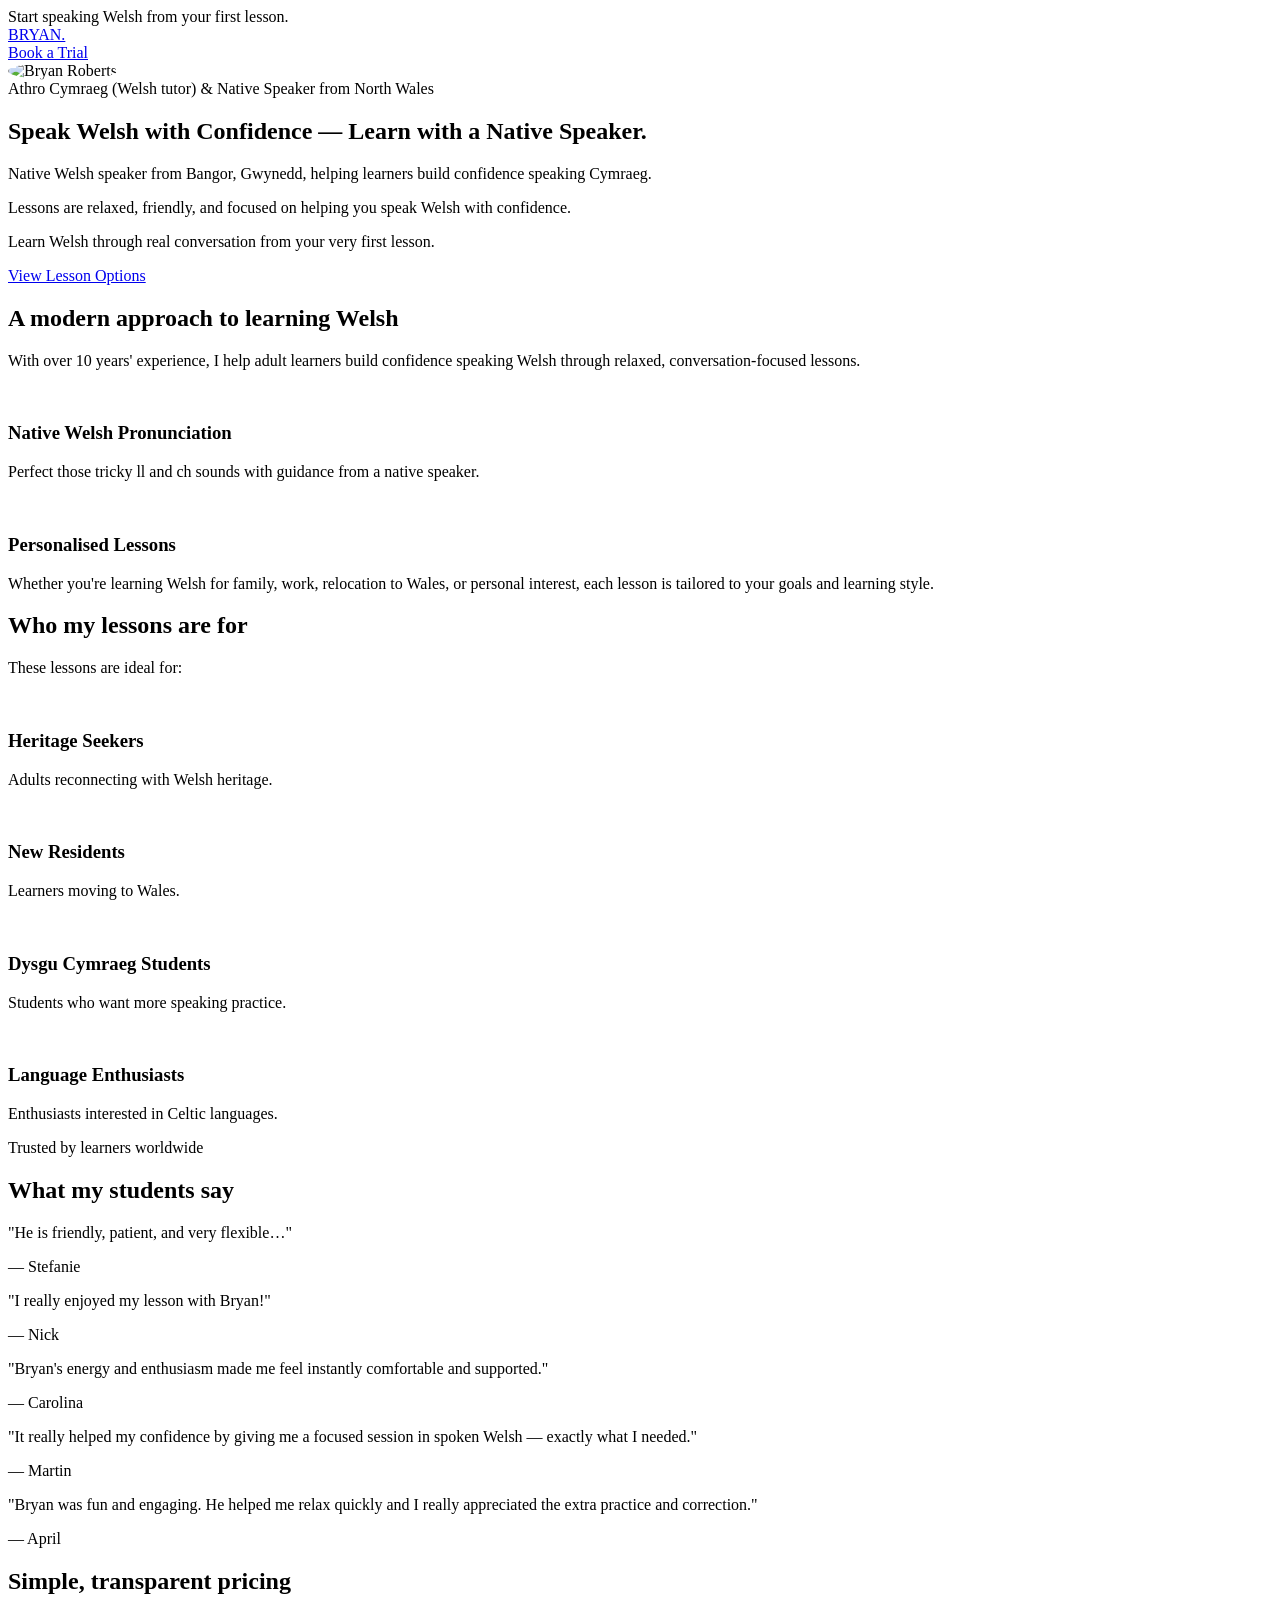
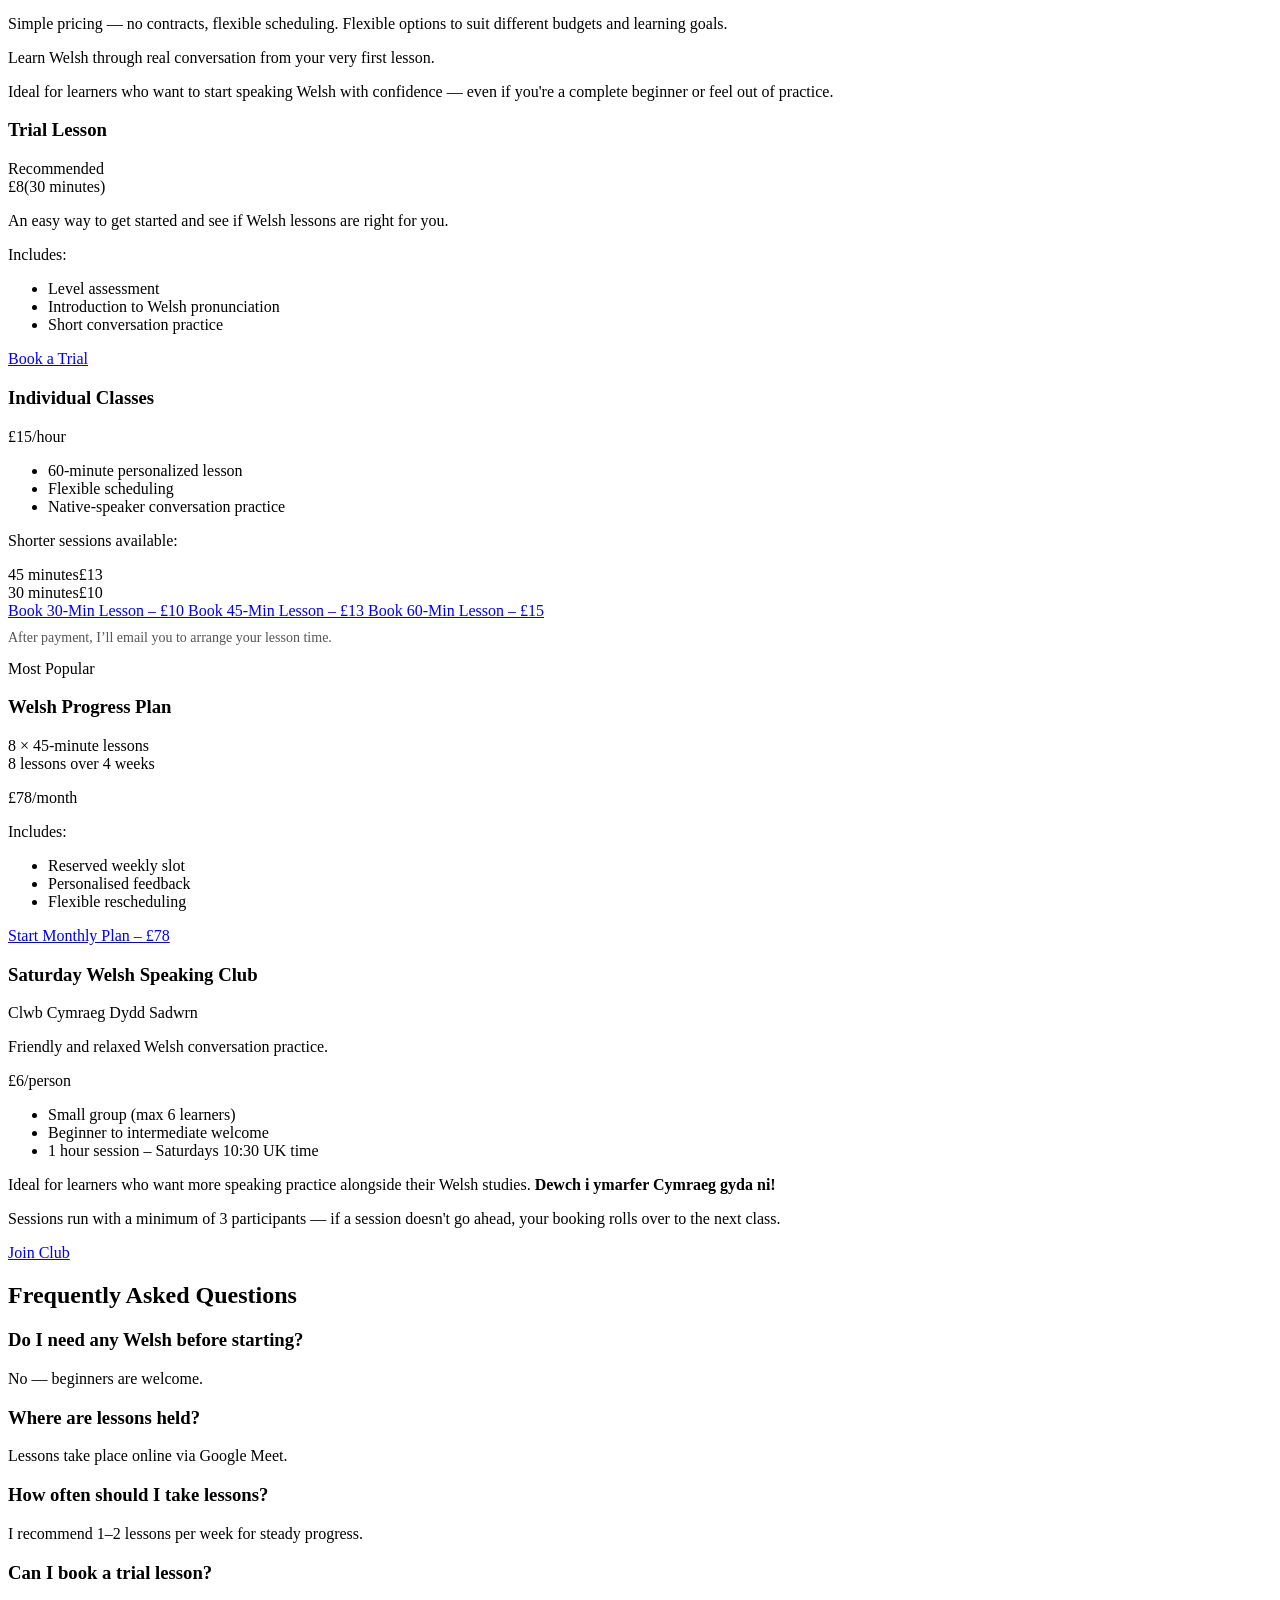
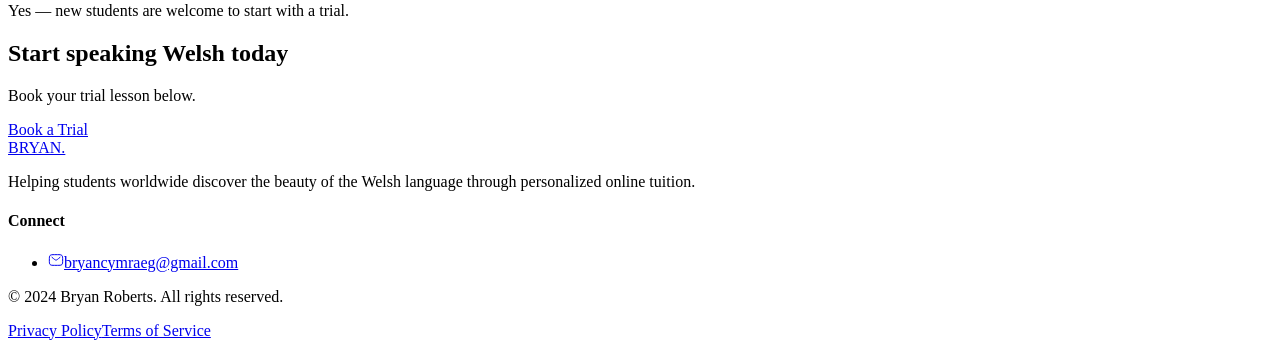
==== index.html @ a212ceed "Add files via upload" ====
<!DOCTYPE html>
<!-- saved from url=(0079)https://agent-69beed3c3286e08157-%2Dsilver-banoffee-d1352b.netlify.app/#pricing -->
<html lang="en"><head><meta http-equiv="Content-Type" content="text/html; charset=UTF-8"><meta name="viewport" content="width=device-width, initial-scale=1"><link rel="preload" as="image" href="./Bryan _ Learn Welsh Online_files/bryan-profile.jpg"><title>Bryan | Learn Welsh Online</title><meta name="description" content="Learn Welsh with Bryan Roberts, a native Welsh speaker from Bangor, Gwynedd. Relaxed, conversation-focused lessons for all levels."><link rel="modulepreload" href="https://agent-69beed3c3286e08157--silver-banoffee-d1352b.netlify.app/assets/main-C28pWLp_.js"><link rel="modulepreload" href="https://agent-69beed3c3286e08157--silver-banoffee-d1352b.netlify.app/assets/index-BjUt6YyC.js"><link rel="stylesheet" href="./Bryan _ Learn Welsh Online_files/main-Bp0i8Y7d.css" type="text/css"></head><body><!--$--><div class="bg-[#FAFAFA] text-neutral-900 font-sans antialiased min-h-screen flex flex-col"><div class="bg-neutral-900 text-white px-4 py-2 text-center text-base font-normal tracking-wide">Start speaking Welsh from your first lesson.</div><header class="sticky top-0 z-50 bg-[#FAFAFA]/80 backdrop-blur-md border-b border-neutral-200/50"><div class="max-w-6xl mx-auto px-4 sm:px-6 lg:px-8 h-16 flex items-center justify-between"><div class="flex items-center gap-8"><a href="https://agent-69beed3c3286e08157--silver-banoffee-d1352b.netlify.app/#" class="text-lg font-medium tracking-tight uppercase">BRYAN.</a></div><div class="flex items-center gap-4"><a class="inline-flex items-center justify-center px-4 py-2 rounded-lg bg-neutral-900 text-white text-lg font-normal hover:bg-neutral-800 transition-colors shadow-sm" href="https://calendly.com/bryancymraeg/30min" target="_blank" rel="noopener">Book a Trial</a></div></div></header><main class="flex-grow"><section class="relative pt-24 pb-32 overflow-hidden"><div class="max-w-6xl mx-auto px-4 sm:px-6 lg:px-8 text-center flex flex-col items-center"><img src="./Bryan _ Learn Welsh Online_files/bryan-profile.jpg" alt="Bryan Roberts" class="object-cover aspect-square shadow-sm mb-8 ring-1 ring-neutral-900/5" style="width:200px;border-radius:50%"><div class="inline-flex items-center gap-2 px-3 py-1.5 rounded-full border border-neutral-200 bg-white shadow-sm mb-8"><span class="flex h-2 w-2 rounded-full bg-emerald-500"></span><span class="text-base font-normal text-neutral-600">Athro Cymraeg (Welsh tutor) &amp; Native Speaker from North Wales</span></div><h1 class="text-5xl lg:text-6xl font-medium tracking-tight text-neutral-900 mb-6 max-w-5xl mx-auto text-balance leading-tight">Speak Welsh with Confidence —<!-- --> <span class="text-neutral-400">Learn with a Native Speaker.</span></h1><p class="text-2xl md:text-3xl text-neutral-600 mb-4 max-w-2xl mx-auto text-balance leading-relaxed">Native Welsh speaker from Bangor, Gwynedd, helping learners build confidence speaking Cymraeg.</p><p class="text-xl md:text-2xl text-neutral-500 mb-4 max-w-2xl mx-auto text-balance leading-relaxed">Lessons are relaxed, friendly, and focused on helping you speak Welsh with confidence.</p><p class="text-xl md:text-2xl text-neutral-500 mb-10 max-w-2xl mx-auto text-balance leading-relaxed">Learn Welsh through real conversation from your very first lesson.</p><div class="flex flex-col sm:flex-row items-center justify-center gap-4 w-full"><a class="inline-flex items-center justify-center px-4 py-2 rounded-lg bg-neutral-900 text-white text-lg font-normal hover:bg-neutral-800 transition-colors shadow-sm" href="https://agent-69beed3c3286e08157--silver-banoffee-d1352b.netlify.app/#pricing">
View Lesson Options
</a></div></div><div class="absolute top-1/2 left-1/2 -translate-x-1/2 -translate-y-1/2 w-[800px] h-[800px] bg-gradient-to-tr from-emerald-50/40 to-neutral-100/40 rounded-full blur-3xl -z-10 pointer-events-none"></div></section><section id="approach" class="py-24 bg-white border-y border-neutral-100"><div class="max-w-4xl mx-auto px-4 sm:px-6 lg:px-8"><div class="flex flex-col items-center text-center"><h2 class="text-3xl md:text-4xl font-medium tracking-tight mb-6">A modern approach to learning Welsh</h2><p class="text-xl text-neutral-500 mb-12 leading-relaxed max-w-2xl mx-auto">With over 10 years' experience, I help adult learners build confidence speaking Welsh through relaxed, conversation-focused lessons.</p><div class="grid grid-cols-1 md:grid-cols-2 gap-8 text-left w-full"><div class="flex items-start gap-4"><div class="flex-shrink-0 w-10 h-10 rounded-lg bg-neutral-50 border border-neutral-100 flex items-center justify-center mt-1"><iconify-icon icon="solar:microphone-linear" style="stroke-width:1.5" class="w-5 h-5 text-neutral-700 flex items-center justify-center"><template shadowrootmode="open"><style data-style="data-style">:host{display:inline-block;vertical-align:0}span,svg{display:block}</style></template></iconify-icon></div><div><h3 class="text-xl font-normal tracking-tight mb-1">Native Welsh Pronunciation</h3><p class="text-lg text-neutral-500 leading-relaxed">Perfect those tricky ll and ch sounds with guidance from a native speaker.</p></div></div><div class="flex items-start gap-4"><div class="flex-shrink-0 w-10 h-10 rounded-lg bg-neutral-50 border border-neutral-100 flex items-center justify-center mt-1"><iconify-icon icon="solar:book-linear" style="stroke-width:1.5" class="w-5 h-5 text-neutral-700 flex items-center justify-center"><template shadowrootmode="open"><style data-style="data-style">:host{display:inline-block;vertical-align:0}span,svg{display:block}</style></template></iconify-icon></div><div><h3 class="text-xl font-normal tracking-tight mb-1">Personalised Lessons</h3><p class="text-lg text-neutral-500 leading-relaxed">Whether you're learning Welsh for family, work, relocation to Wales, or personal interest, each lesson is tailored to your goals and learning style.</p></div></div></div></div></div></section><section id="audience" class="py-24"><div class="max-w-6xl mx-auto px-4 sm:px-6 lg:px-8"><div class="text-center mb-16"><h2 class="text-3xl font-medium tracking-tight mb-4">Who my lessons are for</h2><p class="text-xl text-neutral-500 max-w-2xl mx-auto">These lessons are ideal for:</p></div><div class="grid grid-cols-1 sm:grid-cols-2 gap-6"><div class="p-6 rounded-2xl bg-white border border-neutral-200 shadow-sm flex items-start gap-4 hover:shadow-md transition-shadow"><div class="w-10 h-10 rounded-xl bg-neutral-50 border border-neutral-100 flex items-center justify-center flex-shrink-0"><iconify-icon icon="solar:users-group-rounded-linear" style="stroke-width:1.5" class="w-5 h-5 text-neutral-700 flex items-center justify-center"><template shadowrootmode="open"><style data-style="data-style">:host{display:inline-block;vertical-align:0}span,svg{display:block}</style></template></iconify-icon></div><div><h3 class="text-xl font-normal tracking-tight mb-1">Heritage Seekers</h3><p class="text-lg text-neutral-500 leading-relaxed">Adults reconnecting with Welsh heritage.</p></div></div><div class="p-6 rounded-2xl bg-white border border-neutral-200 shadow-sm flex items-start gap-4 hover:shadow-md transition-shadow"><div class="w-10 h-10 rounded-xl bg-neutral-50 border border-neutral-100 flex items-center justify-center flex-shrink-0"><iconify-icon icon="solar:map-point-linear" style="stroke-width:1.5" class="w-5 h-5 text-neutral-700 flex items-center justify-center"><template shadowrootmode="open"><style data-style="data-style">:host{display:inline-block;vertical-align:0}span,svg{display:block}</style></template></iconify-icon></div><div><h3 class="text-xl font-normal tracking-tight mb-1">New Residents</h3><p class="text-lg text-neutral-500 leading-relaxed">Learners moving to Wales.</p></div></div><div class="p-6 rounded-2xl bg-white border border-neutral-200 shadow-sm flex items-start gap-4 hover:shadow-md transition-shadow"><div class="w-10 h-10 rounded-xl bg-neutral-50 border border-neutral-100 flex items-center justify-center flex-shrink-0"><iconify-icon icon="solar:chat-round-line-linear" style="stroke-width:1.5" class="w-5 h-5 text-neutral-700 flex items-center justify-center"><template shadowrootmode="open"><style data-style="data-style">:host{display:inline-block;vertical-align:0}span,svg{display:block}</style></template></iconify-icon></div><div><h3 class="text-xl font-normal tracking-tight mb-1">Dysgu Cymraeg Students</h3><p class="text-lg text-neutral-500 leading-relaxed">Students who want more speaking practice.</p></div></div><div class="p-6 rounded-2xl bg-white border border-neutral-200 shadow-sm flex items-start gap-4 hover:shadow-md transition-shadow"><div class="w-10 h-10 rounded-xl bg-neutral-50 border border-neutral-100 flex items-center justify-center flex-shrink-0"><iconify-icon icon="solar:bookmark-linear" style="stroke-width:1.5" class="w-5 h-5 text-neutral-700 flex items-center justify-center"><template shadowrootmode="open"><style data-style="data-style">:host{display:inline-block;vertical-align:0}span,svg{display:block}</style></template></iconify-icon></div><div><h3 class="text-xl font-normal tracking-tight mb-1">Language Enthusiasts</h3><p class="text-lg text-neutral-500 leading-relaxed">Enthusiasts interested in Celtic languages.</p></div></div></div></div></section><section id="testimonials" class="py-24 bg-[#FAFAFA] border-t border-neutral-200"><div class="max-w-6xl mx-auto px-4 sm:px-6 lg:px-8"><div class="text-center mb-16"><p class="text-base font-medium text-neutral-500 uppercase tracking-wider mb-2">Trusted by learners worldwide</p><h2 class="text-3xl font-medium tracking-tight mb-4">What my students say</h2></div><div class="grid grid-cols-1 md:grid-cols-2 lg:grid-cols-3 gap-6"><div class="p-8 rounded-3xl bg-white border border-neutral-200 shadow-sm flex flex-col justify-between hover:shadow-md transition-shadow"><p class="text-lg text-neutral-600 leading-relaxed mb-8">"He is friendly, patient, and very flexible…"</p><div class="flex items-center gap-3"><span class="text-base font-medium text-neutral-900">— Stefanie</span></div></div><div class="p-8 rounded-3xl bg-white border border-neutral-200 shadow-sm flex flex-col justify-between hover:shadow-md transition-shadow"><p class="text-lg text-neutral-600 leading-relaxed mb-8">"I really enjoyed my lesson with Bryan!"</p><div class="flex items-center gap-3"><span class="text-base font-medium text-neutral-900">— Nick</span></div></div><div class="p-8 rounded-3xl bg-white border border-neutral-200 shadow-sm flex flex-col justify-between hover:shadow-md transition-shadow"><p class="text-lg text-neutral-600 leading-relaxed mb-8">"Bryan's energy and enthusiasm made me feel instantly comfortable and supported."</p><div class="flex items-center gap-3"><span class="text-base font-medium text-neutral-900">— Carolina</span></div></div><div class="p-8 rounded-3xl bg-white border border-neutral-200 shadow-sm flex flex-col justify-between hover:shadow-md transition-shadow"><p class="text-lg text-neutral-600 leading-relaxed mb-8">"It really helped my confidence by giving me a focused session in spoken Welsh — exactly what I needed."</p><div class="flex items-center gap-3"><span class="text-base font-medium text-neutral-900">— Martin</span></div></div><div class="p-8 rounded-3xl bg-white border border-neutral-200 shadow-sm flex flex-col justify-between hover:shadow-md transition-shadow"><p class="text-lg text-neutral-600 leading-relaxed mb-8">"Bryan was fun and engaging. He helped me relax quickly and I really appreciated the extra practice and correction."</p><div class="flex items-center gap-3"><span class="text-base font-medium text-neutral-900">— April</span></div></div></div></div></section><section id="pricing" class="py-24 bg-white border-t border-neutral-100"><div class="max-w-6xl mx-auto px-4 sm:px-6 lg:px-8"><div class="text-center mb-16 max-w-3xl mx-auto"><h2 class="text-3xl font-medium tracking-tight mb-6">Simple, transparent pricing</h2><p class="text-xl text-neutral-500 mb-4 leading-relaxed">Simple pricing — no contracts, flexible scheduling. Flexible options to suit different budgets and learning goals.</p><p class="text-xl text-neutral-500 mb-4 leading-relaxed">Learn Welsh through real conversation from your very first lesson.</p><p class="text-xl text-neutral-500 leading-relaxed">Ideal for learners who want to start speaking Welsh with confidence — even if you're a complete beginner or feel out of practice.</p></div><div class="mb-8 p-6 sm:p-8 rounded-3xl bg-[#FAFAFA] border border-neutral-200 flex flex-col md:flex-row items-center justify-between gap-6 shadow-sm hover:shadow-md transition-shadow"><div class="w-full"><div class="inline-flex items-center gap-3 mb-2"><h3 class="text-xl font-medium tracking-tight text-neutral-900">Trial Lesson</h3><span class="px-2.5 py-1 rounded-full bg-neutral-100 text-neutral-700 text-base font-normal tracking-wide">Recommended</span></div><div class="flex items-baseline text-4xl font-medium tracking-tight text-neutral-900 mb-2">£8<span class="text-lg font-normal text-neutral-500 tracking-normal ml-2">(30 minutes)</span></div><p class="text-lg text-neutral-600 mb-6">An easy way to get started and see if Welsh lessons are right for you.</p><p class="text-base font-normal text-neutral-400 uppercase tracking-wider mb-4">Includes:</p><ul class="grid grid-cols-1 sm:grid-cols-3 gap-4 text-lg text-neutral-700"><li class="flex items-center gap-2.5"><iconify-icon icon="solar:check-circle-linear" style="stroke-width:1.5" class="w-5 h-5 text-neutral-900 flex-shrink-0 flex items-center justify-center"><template shadowrootmode="open"><style data-style="data-style">:host{display:inline-block;vertical-align:0}span,svg{display:block}</style></template></iconify-icon>Level assessment</li><li class="flex items-center gap-2.5"><iconify-icon icon="solar:check-circle-linear" style="stroke-width:1.5" class="w-5 h-5 text-neutral-900 flex-shrink-0 flex items-center justify-center"><template shadowrootmode="open"><style data-style="data-style">:host{display:inline-block;vertical-align:0}span,svg{display:block}</style></template></iconify-icon>Introduction to Welsh pronunciation</li><li class="flex items-center gap-2.5"><iconify-icon icon="solar:check-circle-linear" style="stroke-width:1.5" class="w-5 h-5 text-neutral-900 flex-shrink-0 flex items-center justify-center"><template shadowrootmode="open"><style data-style="data-style">:host{display:inline-block;vertical-align:0}span,svg{display:block}</style></template></iconify-icon>Short conversation practice</li></ul></div><a class="inline-flex items-center justify-center px-4 py-2 rounded-lg bg-neutral-900 text-white text-lg font-normal hover:bg-neutral-800 transition-colors shadow-sm" href="https://calendly.com/bryancymraeg/30min" target="_blank" rel="noopener">
Book a Trial
</a></div><div class="grid grid-cols-1 lg:grid-cols-3 gap-6 items-stretch"><div class="rounded-3xl p-8 bg-[#FAFAFA] border border-neutral-200 flex flex-col h-full"><h3 class="text-xl font-normal tracking-tight mb-6">Individual Classes</h3><div class="mb-6 flex items-baseline text-5xl font-medium tracking-tight">£15<span class="text-lg font-normal text-neutral-500 tracking-normal ml-1">/hour</span></div><ul class="space-y-4 mb-6 flex-grow"><li class="flex items-start gap-3 text-lg text-neutral-700"><iconify-icon icon="solar:check-circle-linear" style="stroke-width:1.5" class="w-5 h-5 text-neutral-900 flex-shrink-0 mt-0.5 flex items-center justify-center"><template shadowrootmode="open"><style data-style="data-style">:host{display:inline-block;vertical-align:0}span,svg{display:block}</style></template></iconify-icon>60-minute personalized lesson</li><li class="flex items-start gap-3 text-lg text-neutral-700"><iconify-icon icon="solar:check-circle-linear" style="stroke-width:1.5" class="w-5 h-5 text-neutral-900 flex-shrink-0 mt-0.5 flex items-center justify-center"><template shadowrootmode="open"><style data-style="data-style">:host{display:inline-block;vertical-align:0}span,svg{display:block}</style></template></iconify-icon>Flexible scheduling</li><li class="flex items-start gap-3 text-lg text-neutral-700"><iconify-icon icon="solar:check-circle-linear" style="stroke-width:1.5" class="w-5 h-5 text-neutral-900 flex-shrink-0 mt-0.5 flex items-center justify-center"><template shadowrootmode="open"><style data-style="data-style">:host{display:inline-block;vertical-align:0}span,svg{display:block}</style></template></iconify-icon>Native-speaker conversation practice</li></ul><div class="mb-8 p-4 rounded-xl bg-neutral-100/60 border border-neutral-200/60"><p class="text-base font-normal text-neutral-900 mb-2.5">Shorter sessions available:</p><div class="space-y-2 text-lg text-neutral-600"><div class="flex justify-between items-center"><span>45 minutes</span><span class="font-normal text-neutral-900">£13</span></div><div class="flex justify-between items-center"><span>30 minutes</span><span class="font-normal text-neutral-900">£10</span></div></div></div><a class="inline-flex items-center justify-center px-4 py-2 rounded-lg bg-neutral-900 text-white text-lg font-normal hover:bg-neutral-800 transition-colors shadow-sm" href="https://www.paypal.com/ncp/payment/C4NX9Q3DBQ5GC" target="_blank" rel="noopener">
Book 30-Min Lesson – £10
</a>

<a class="inline-flex items-center justify-center px-4 py-2 rounded-lg bg-neutral-900 text-white text-lg font-normal hover:bg-neutral-800 transition-colors shadow-sm" href="https://www.paypal.com/ncp/payment/66ACTBE3W3DX2" target="_blank" rel="noopener">
Book 45-Min Lesson – £13
</a>

<a class="inline-flex items-center justify-center px-4 py-2 rounded-lg bg-neutral-900 text-white text-lg font-normal hover:bg-neutral-800 transition-colors shadow-sm" href="https://www.paypal.com/ncp/payment/QQ8WTER56X46S" target="_blank" rel="noopener">
Book 60-Min Lesson – £15
</a>

<p style="margin-top:10px; font-size:14px; color:#555;">
After payment, I’ll email you to arrange your lesson time.
</p></div><div class="rounded-3xl p-8 bg-neutral-900 text-white shadow-xl relative overflow-hidden flex flex-col h-full"><div class="absolute -top-12 -right-12 w-40 h-40 bg-white/10 blur-3xl rounded-full pointer-events-none"></div><div class="inline-flex items-center rounded-md bg-white/10 px-2 py-1 text-base font-normal text-white ring-1 ring-inset ring-white/20 mb-4 self-start">Most Popular</div><h3 class="text-xl font-normal tracking-tight mb-2">Welsh Progress Plan</h3><p class="text-lg text-neutral-400 mb-6">8 × 45-minute lessons<br><span class="text-base block mt-1 opacity-80">8 lessons over 4 weeks</span></p><div class="mb-6 flex items-baseline text-5xl font-medium tracking-tight">£78<span class="text-lg font-normal text-neutral-400 tracking-normal ml-1">/month</span></div><p class="text-base font-normal text-neutral-300 uppercase tracking-wider mb-4">Includes:</p><ul class="space-y-4 mb-8 flex-grow"><li class="flex items-start gap-3 text-lg text-neutral-200"><iconify-icon icon="solar:check-circle-linear" style="stroke-width:1.5" class="w-5 h-5 text-white flex-shrink-0 mt-0.5 flex items-center justify-center"><template shadowrootmode="open"><style data-style="data-style">:host{display:inline-block;vertical-align:0}span,svg{display:block}</style></template></iconify-icon>Reserved weekly slot</li><li class="flex items-start gap-3 text-lg text-neutral-200"><iconify-icon icon="solar:check-circle-linear" style="stroke-width:1.5" class="w-5 h-5 text-white flex-shrink-0 mt-0.5 flex items-center justify-center"><template shadowrootmode="open"><style data-style="data-style">:host{display:inline-block;vertical-align:0}span,svg{display:block}</style></template></iconify-icon>Personalised feedback</li><li class="flex items-start gap-3 text-lg text-neutral-200"><iconify-icon icon="solar:check-circle-linear" style="stroke-width:1.5" class="w-5 h-5 text-white flex-shrink-0 mt-0.5 flex items-center justify-center"><template shadowrootmode="open"><style data-style="data-style">:host{display:inline-block;vertical-align:0}span,svg{display:block}</style></template></iconify-icon>Flexible rescheduling</li></ul><a class="inline-flex items-center justify-center px-4 py-2 rounded-lg bg-neutral-900 text-white text-lg font-normal hover:bg-neutral-800 transition-colors shadow-sm" href="https://www.paypal.com/ncp/payment/S26LZT8RHGV5L" target="_blank" rel="noopener">
Start Monthly Plan – £78
</a></div><div class="rounded-3xl p-8 bg-[#FAFAFA] border border-neutral-200 flex flex-col h-full"><h3 class="text-xl font-normal tracking-tight mb-1">Saturday Welsh Speaking Club</h3><p class="text-lg text-neutral-400 mb-4 italic">Clwb Cymraeg Dydd Sadwrn</p><p class="text-lg text-neutral-500 mb-6">Friendly and relaxed Welsh conversation practice.</p><div class="mb-6 flex items-baseline text-5xl font-medium tracking-tight">£6<span class="text-lg font-normal text-neutral-500 tracking-normal ml-1">/person</span></div><ul class="space-y-4 mb-8 flex-grow"><li class="flex items-start gap-3 text-lg text-neutral-700"><iconify-icon icon="solar:check-circle-linear" style="stroke-width:1.5" class="w-5 h-5 text-neutral-900 flex-shrink-0 mt-0.5 flex items-center justify-center"><template shadowrootmode="open"><style data-style="data-style">:host{display:inline-block;vertical-align:0}span,svg{display:block}</style></template></iconify-icon>Small group (max 6 learners)</li><li class="flex items-start gap-3 text-lg text-neutral-700"><iconify-icon icon="solar:check-circle-linear" style="stroke-width:1.5" class="w-5 h-5 text-neutral-900 flex-shrink-0 mt-0.5 flex items-center justify-center"><template shadowrootmode="open"><style data-style="data-style">:host{display:inline-block;vertical-align:0}span,svg{display:block}</style></template></iconify-icon>Beginner to intermediate welcome</li><li class="flex items-start gap-3 text-lg text-neutral-700"><iconify-icon icon="solar:check-circle-linear" style="stroke-width:1.5" class="w-5 h-5 text-neutral-900 flex-shrink-0 mt-0.5 flex items-center justify-center"><template shadowrootmode="open"><style data-style="data-style">:host{display:inline-block;vertical-align:0}span,svg{display:block}</style></template></iconify-icon>1 hour session – Saturdays 10:30 UK time</li></ul><div class="mb-8 p-4 rounded-xl bg-neutral-100/60 border border-neutral-200/60"><p class="text-base text-neutral-600 leading-relaxed">Ideal for learners who want more speaking practice alongside their Welsh studies. <strong>Dewch i ymarfer Cymraeg gyda ni!</strong></p><p class="text-sm text-neutral-500 leading-relaxed mt-3">Sessions run with a minimum of 3 participants — if a session doesn't go ahead, your booking rolls over to the next class.</p></div><a class="inline-flex items-center justify-center px-4 py-2 rounded-lg bg-neutral-900 text-white text-lg font-normal hover:bg-neutral-800 transition-colors shadow-sm" href="https://www.paypal.com/ncp/payment/T93EGY2FJRLLN" target="_blank" rel="noopener">
Join Club
</a></div></div></div></section><section id="faq" class="py-24 bg-[#FAFAFA] border-t border-neutral-200"><div class="max-w-3xl mx-auto px-4 sm:px-6 lg:px-8"><div class="text-center mb-12"><h2 class="text-3xl font-medium tracking-tight mb-4">Frequently Asked Questions</h2></div><div class="space-y-4"><div class="p-6 rounded-2xl bg-white border border-neutral-200 shadow-sm"><h3 class="text-xl font-medium tracking-tight text-neutral-900 mb-2">Do I need any Welsh before starting?</h3><p class="text-lg text-neutral-600 leading-relaxed">No — beginners are welcome.</p></div><div class="p-6 rounded-2xl bg-white border border-neutral-200 shadow-sm"><h3 class="text-xl font-medium tracking-tight text-neutral-900 mb-2">Where are lessons held?</h3><p class="text-lg text-neutral-600 leading-relaxed">Lessons take place online via Google Meet.</p></div><div class="p-6 rounded-2xl bg-white border border-neutral-200 shadow-sm"><h3 class="text-xl font-medium tracking-tight text-neutral-900 mb-2">How often should I take lessons?</h3><p class="text-lg text-neutral-600 leading-relaxed">I recommend 1–2 lessons per week for steady progress.</p></div><div class="p-6 rounded-2xl bg-white border border-neutral-200 shadow-sm"><h3 class="text-xl font-medium tracking-tight text-neutral-900 mb-2">Can I book a trial lesson?</h3><p class="text-lg text-neutral-600 leading-relaxed">Yes — new students are welcome to start with a trial.</p></div></div></div></section><section class="py-24 bg-white text-center border-t border-neutral-200"><div class="max-w-3xl mx-auto px-4 sm:px-6 lg:px-8"><h2 class="text-3xl font-medium tracking-tight mb-4 text-neutral-900">Start speaking Welsh today</h2><p class="text-xl text-neutral-500 mb-8 leading-relaxed">Book your trial lesson below.</p><a class="inline-flex items-center justify-center px-4 py-2 rounded-lg bg-neutral-900 text-white text-lg font-normal hover:bg-neutral-800 transition-colors shadow-sm" href="https://calendly.com/bryancymraeg/30min" target="_blank" rel="noopener">
Book a Trial
</a></div></section></main><footer class="bg-[#FAFAFA] border-t border-neutral-200 mt-auto"><div class="max-w-6xl mx-auto px-4 sm:px-6 lg:px-8 py-12"><div class="grid grid-cols-1 md:grid-cols-3 gap-8 mb-8"><div class="col-span-1 md:col-span-2"><a href="https://agent-69beed3c3286e08157--silver-banoffee-d1352b.netlify.app/#" class="text-xl font-medium tracking-tight uppercase mb-4 inline-block">BRYAN.</a><p class="text-lg text-neutral-500 max-w-xs">Helping students worldwide discover the beauty of the Welsh language through personalized online tuition.</p></div><div><h4 class="text-base font-medium text-neutral-900 uppercase tracking-wider mb-4">Connect</h4><ul class="space-y-3"><li><a href="mailto:bryancymraeg@gmail.com" class="inline-flex items-center gap-2 text-lg text-neutral-500 hover:text-neutral-900 transition-colors"><iconify-icon icon="solar:letter-linear" style="stroke-width:1.5" class="w-5 h-5 flex items-center justify-center"><template shadowrootmode="open"><style data-style="data-style">:host{display:inline-block;vertical-align:0}span,svg{display:block}</style><svg xmlns="http://www.w3.org/2000/svg" width="1em" height="1em" viewBox="0 0 24 24"><g fill="none" stroke="currentColor" stroke-width="1.5"><path d="M2 12c0-3.771 0-5.657 1.172-6.828S6.229 4 10 4h4c3.771 0 5.657 0 6.828 1.172S22 8.229 22 12s0 5.657-1.172 6.828S17.771 20 14 20h-4c-3.771 0-5.657 0-6.828-1.172S2 15.771 2 12Z"></path><path stroke-linecap="round" d="m6 8l2.159 1.8c1.837 1.53 2.755 2.295 3.841 2.295s2.005-.765 3.841-2.296L18 8"></path></g></svg></template></iconify-icon>bryancymraeg@gmail.com</a></li></ul></div></div><div class="pt-8 border-t border-neutral-200 flex flex-col sm:flex-row items-center justify-between gap-4"><p class="text-base text-neutral-400">© 2024 Bryan Roberts. All rights reserved.</p><div class="flex items-center gap-4"><a href="https://agent-69beed3c3286e08157--silver-banoffee-d1352b.netlify.app/#" class="text-base text-neutral-400 hover:text-neutral-900 transition-colors">Privacy Policy</a><a href="https://agent-69beed3c3286e08157--silver-banoffee-d1352b.netlify.app/#" class="text-base text-neutral-400 hover:text-neutral-900 transition-colors">Terms of Service</a></div></div></div></footer></div><!--/$--><script></script></body></html>
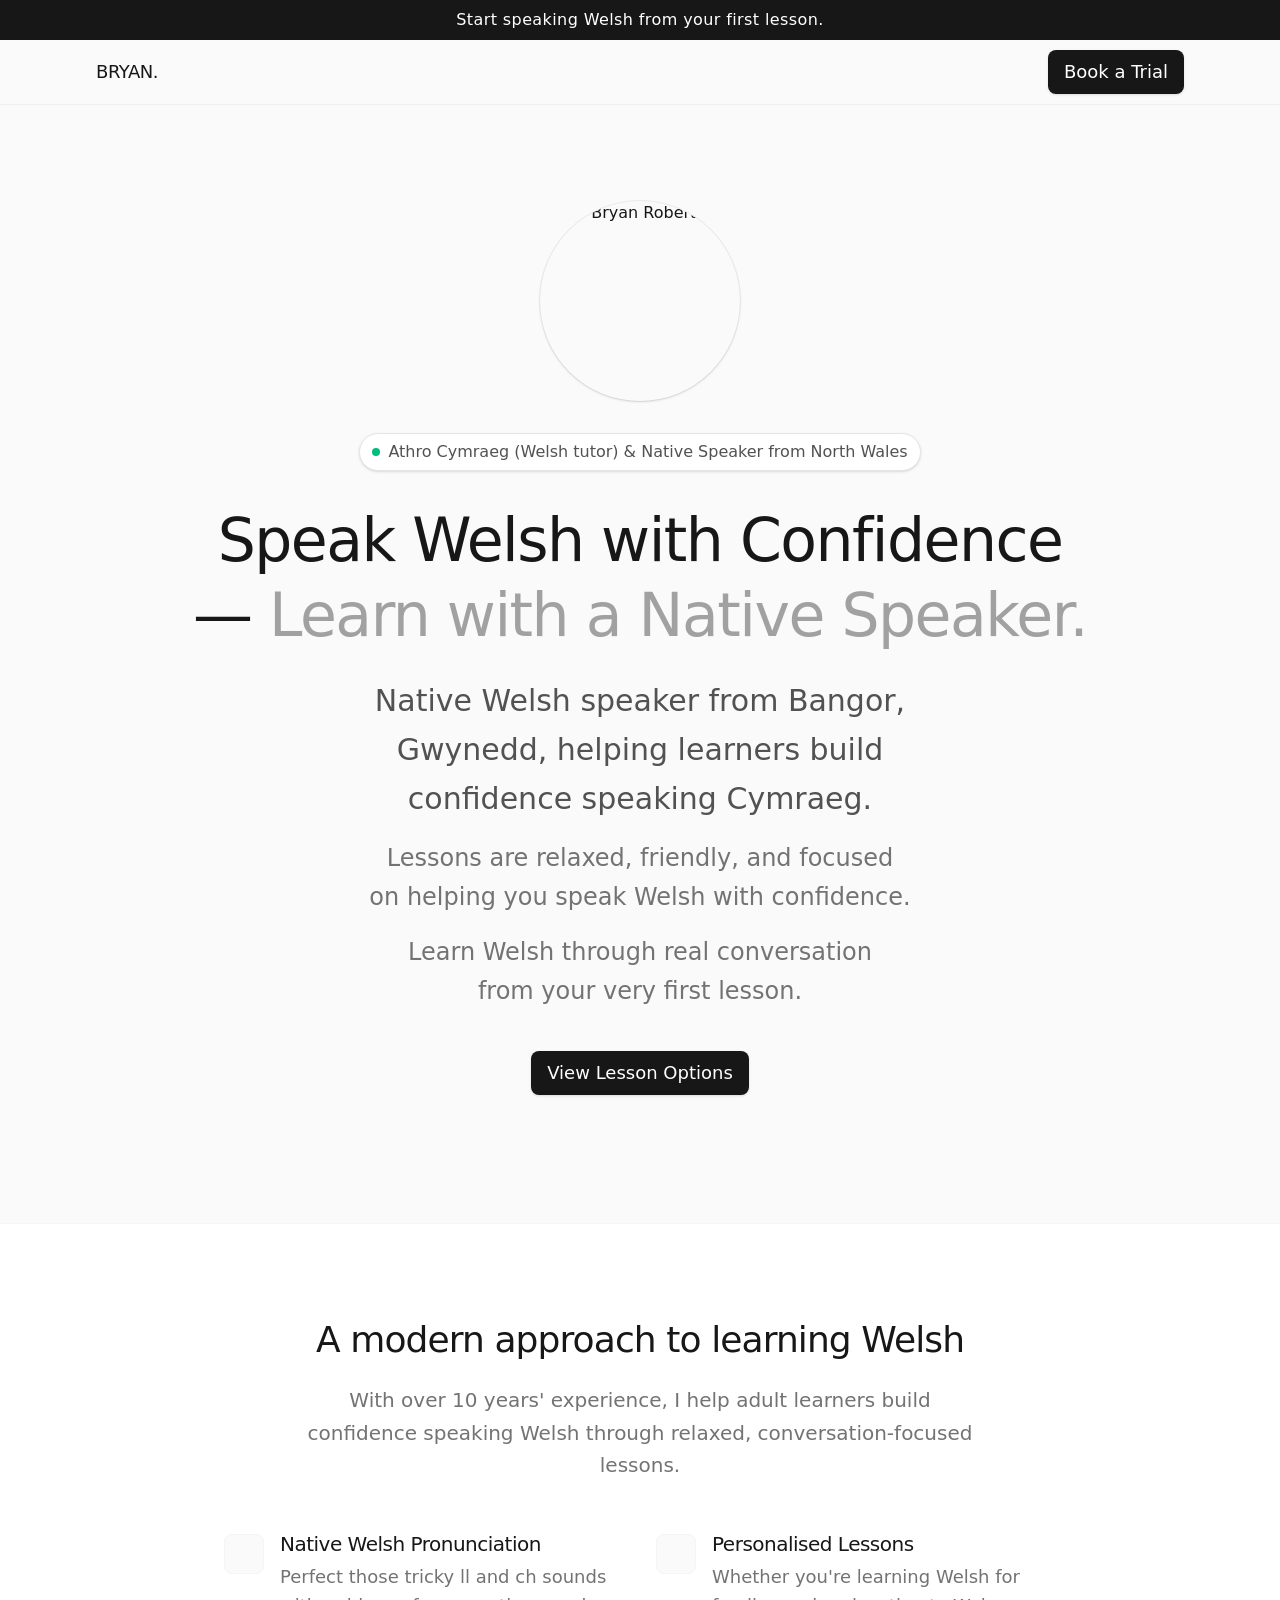
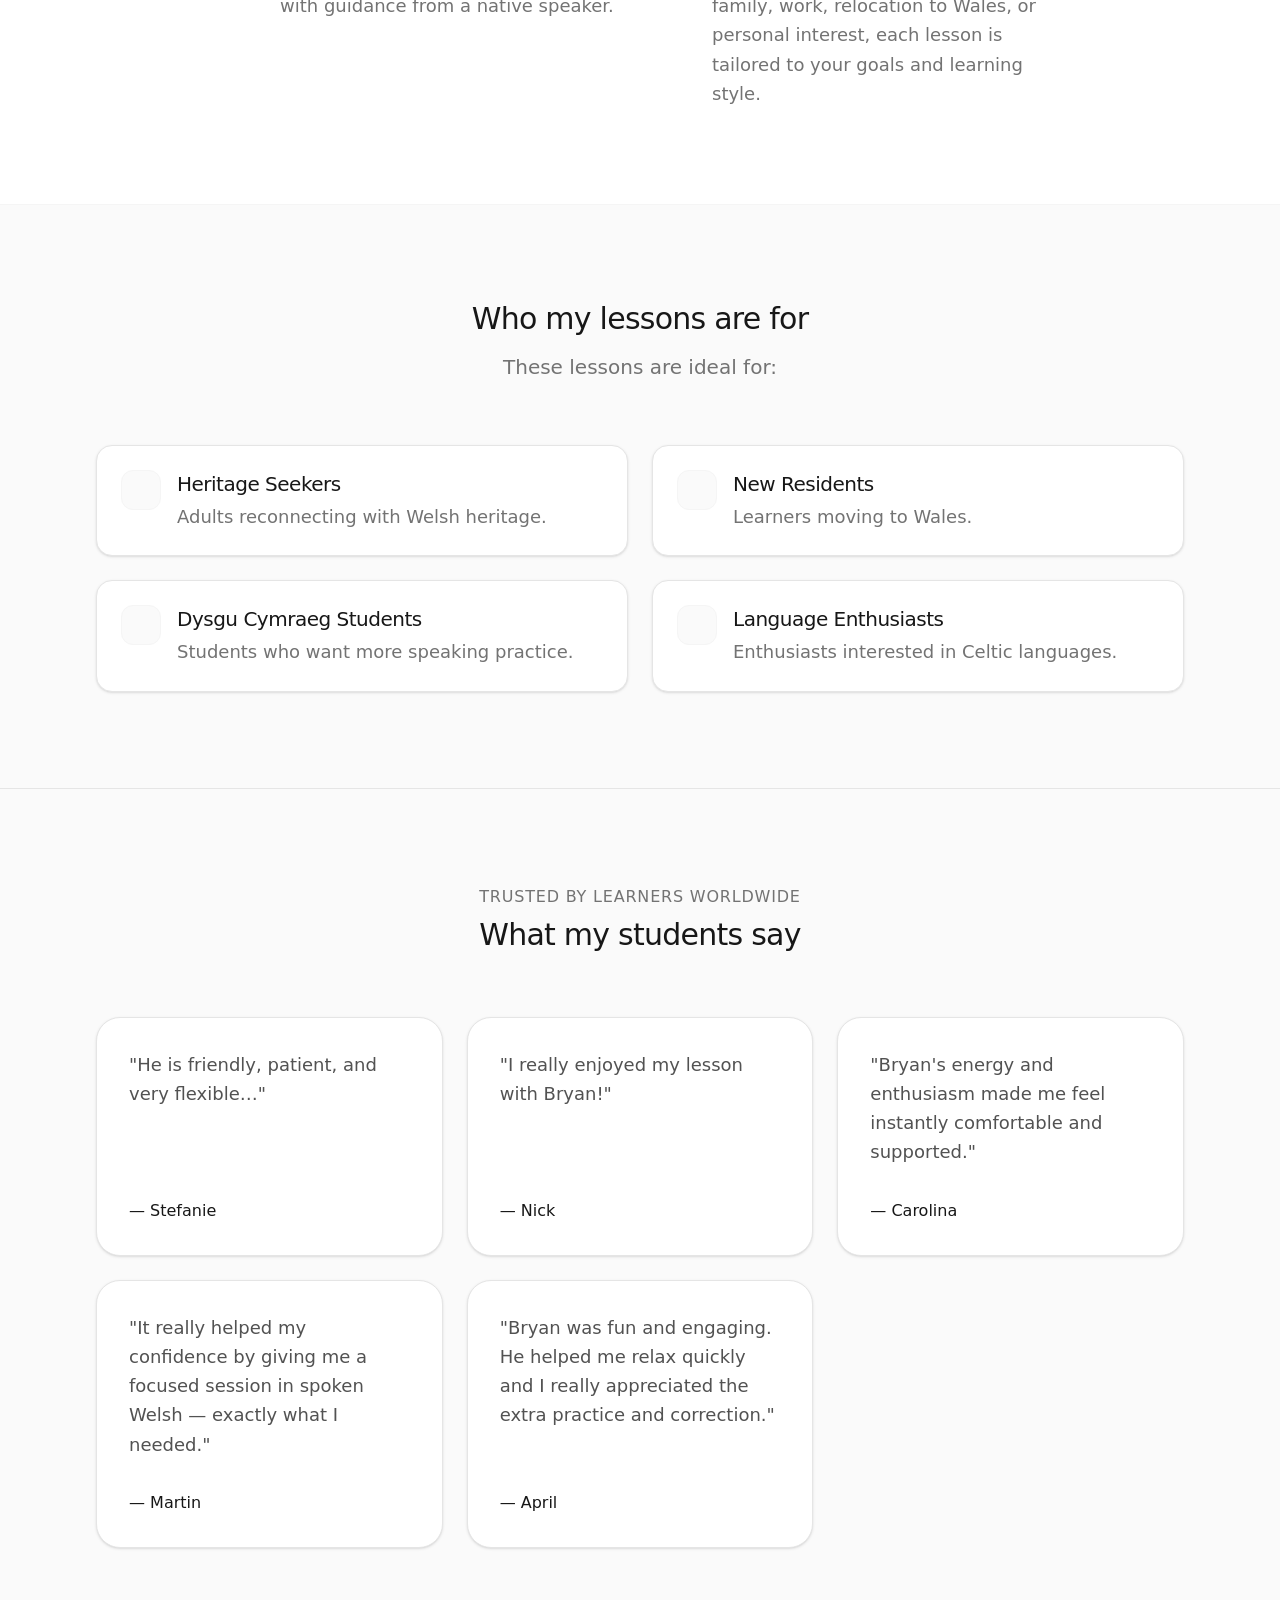
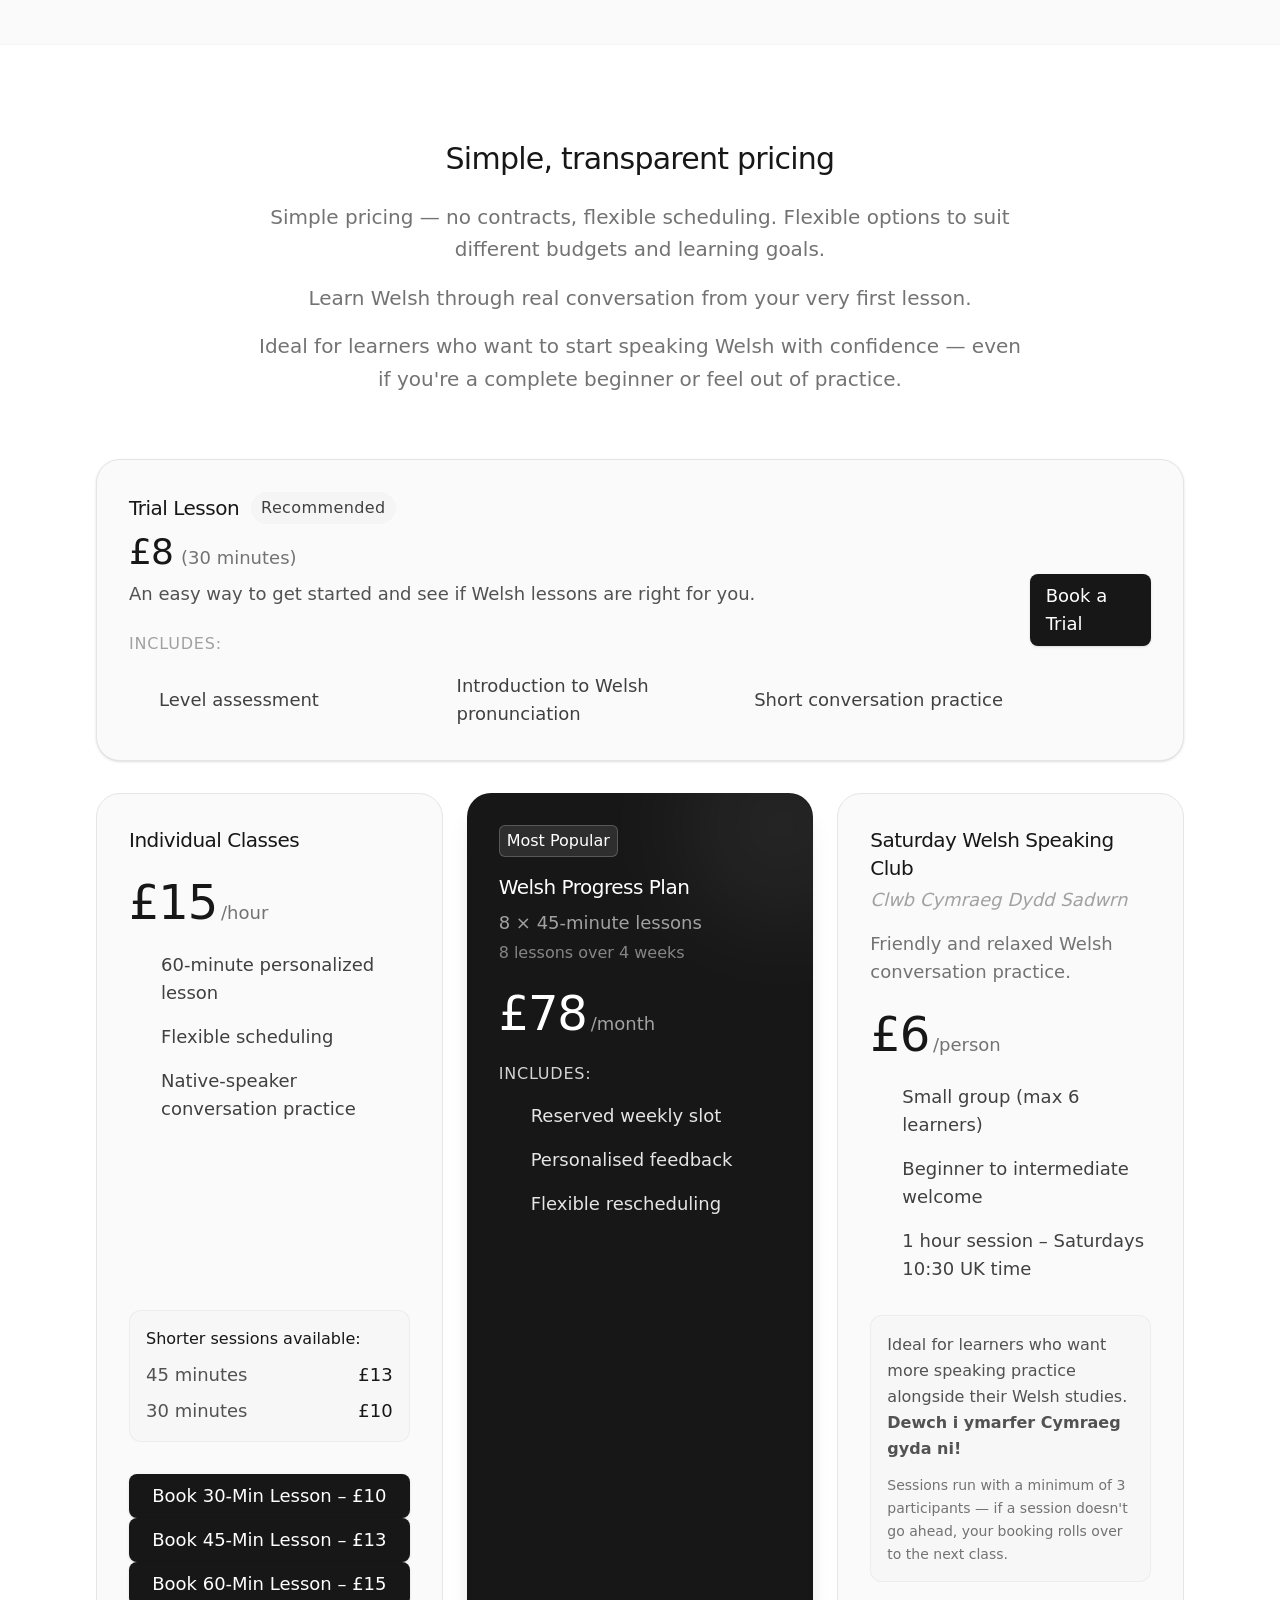
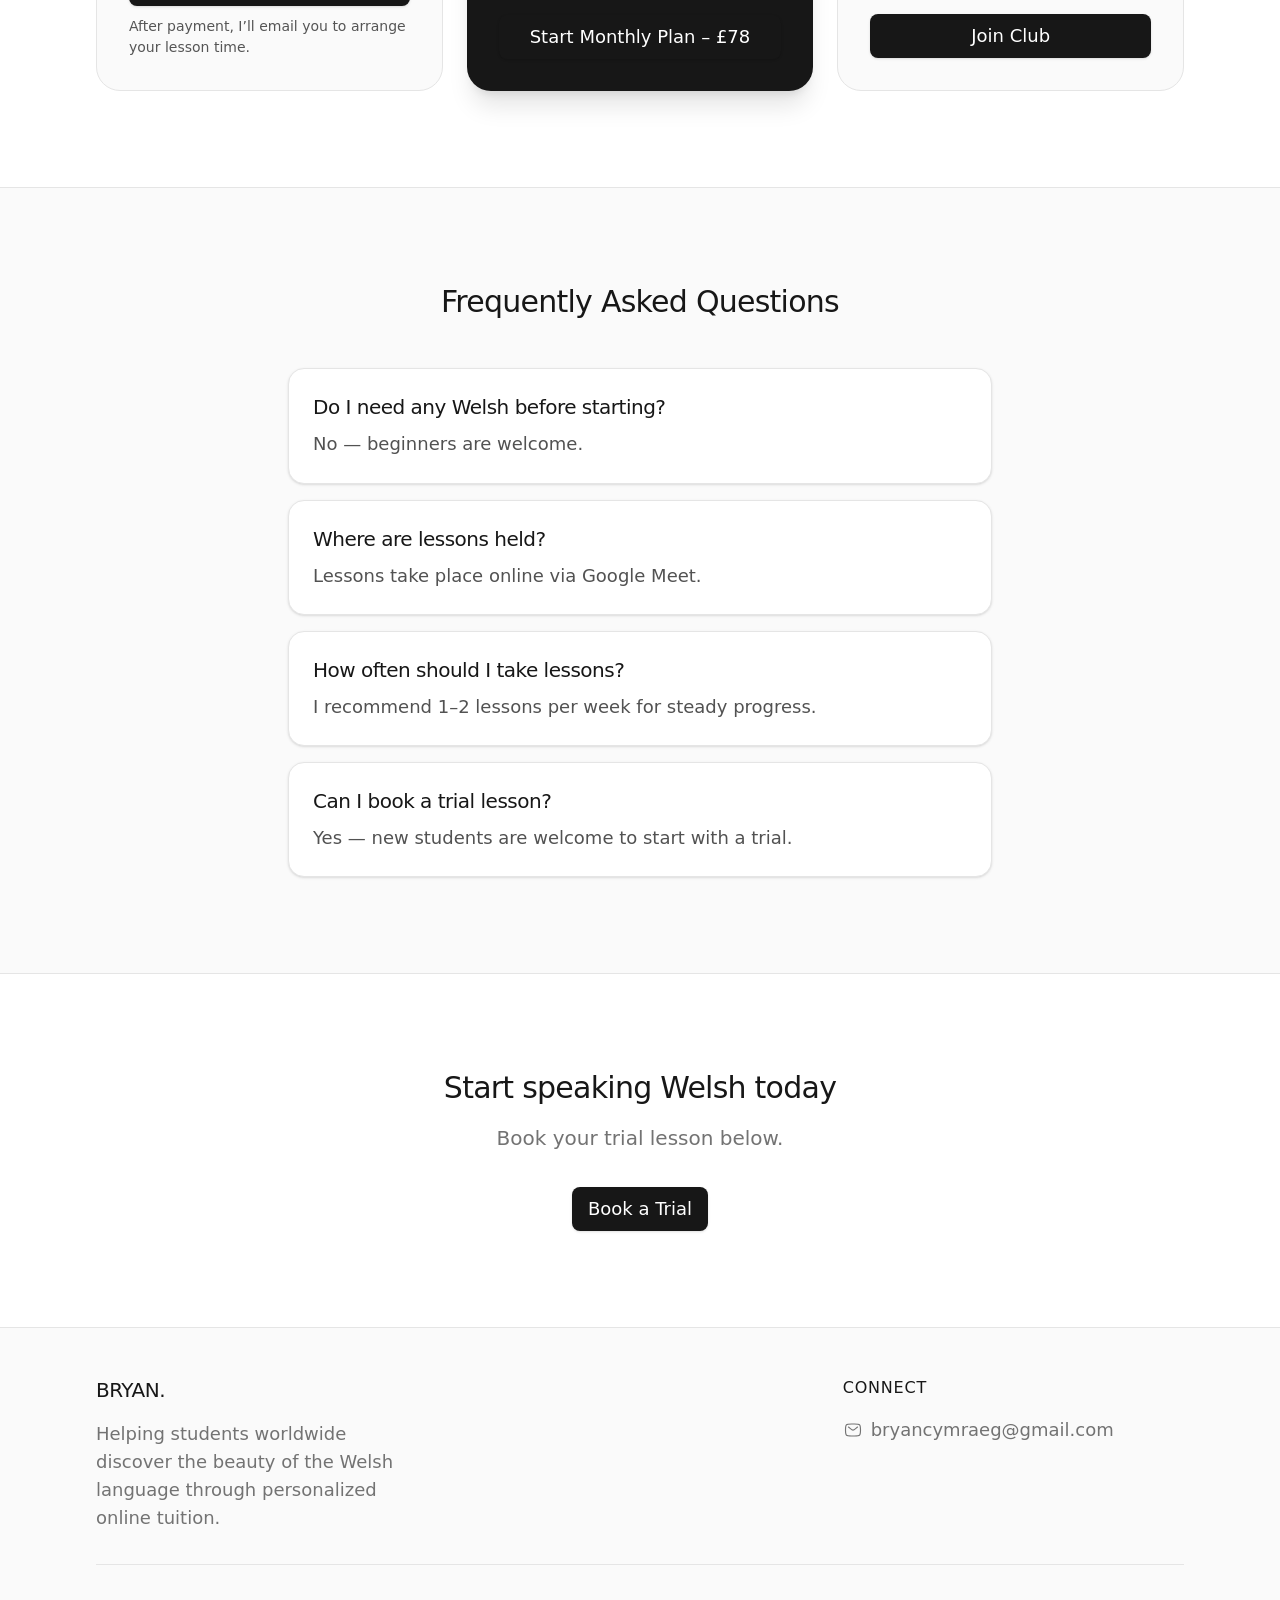
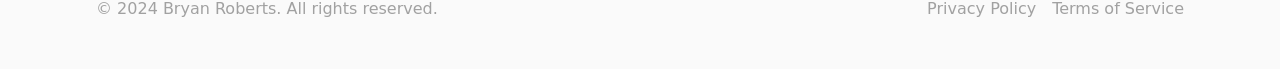
==== commit 017e274b: "Update index.html" ====
--- a/index.html
+++ b/index.html
@@ -1,6 +1,6 @@
 <!DOCTYPE html>
 <!-- saved from url=(0079)https://agent-69beed3c3286e08157-%2Dsilver-banoffee-d1352b.netlify.app/#pricing -->
-<html lang="en"><head><meta http-equiv="Content-Type" content="text/html; charset=UTF-8"><meta name="viewport" content="width=device-width, initial-scale=1"><link rel="preload" as="image" href="./Bryan _ Learn Welsh Online_files/bryan-profile.jpg"><title>Bryan | Learn Welsh Online</title><meta name="description" content="Learn Welsh with Bryan Roberts, a native Welsh speaker from Bangor, Gwynedd. Relaxed, conversation-focused lessons for all levels."><link rel="modulepreload" href="https://agent-69beed3c3286e08157--silver-banoffee-d1352b.netlify.app/assets/main-C28pWLp_.js"><link rel="modulepreload" href="https://agent-69beed3c3286e08157--silver-banoffee-d1352b.netlify.app/assets/index-BjUt6YyC.js"><link rel="stylesheet" href="./Bryan _ Learn Welsh Online_files/main-Bp0i8Y7d.css" type="text/css"></head><body><!--$--><div class="bg-[#FAFAFA] text-neutral-900 font-sans antialiased min-h-screen flex flex-col"><div class="bg-neutral-900 text-white px-4 py-2 text-center text-base font-normal tracking-wide">Start speaking Welsh from your first lesson.</div><header class="sticky top-0 z-50 bg-[#FAFAFA]/80 backdrop-blur-md border-b border-neutral-200/50"><div class="max-w-6xl mx-auto px-4 sm:px-6 lg:px-8 h-16 flex items-center justify-between"><div class="flex items-center gap-8"><a href="https://agent-69beed3c3286e08157--silver-banoffee-d1352b.netlify.app/#" class="text-lg font-medium tracking-tight uppercase">BRYAN.</a></div><div class="flex items-center gap-4"><a class="inline-flex items-center justify-center px-4 py-2 rounded-lg bg-neutral-900 text-white text-lg font-normal hover:bg-neutral-800 transition-colors shadow-sm" href="https://calendly.com/bryancymraeg/30min" target="_blank" rel="noopener">Book a Trial</a></div></div></header><main class="flex-grow"><section class="relative pt-24 pb-32 overflow-hidden"><div class="max-w-6xl mx-auto px-4 sm:px-6 lg:px-8 text-center flex flex-col items-center"><img src="./Bryan _ Learn Welsh Online_files/bryan-profile.jpg" alt="Bryan Roberts" class="object-cover aspect-square shadow-sm mb-8 ring-1 ring-neutral-900/5" style="width:200px;border-radius:50%"><div class="inline-flex items-center gap-2 px-3 py-1.5 rounded-full border border-neutral-200 bg-white shadow-sm mb-8"><span class="flex h-2 w-2 rounded-full bg-emerald-500"></span><span class="text-base font-normal text-neutral-600">Athro Cymraeg (Welsh tutor) &amp; Native Speaker from North Wales</span></div><h1 class="text-5xl lg:text-6xl font-medium tracking-tight text-neutral-900 mb-6 max-w-5xl mx-auto text-balance leading-tight">Speak Welsh with Confidence —<!-- --> <span class="text-neutral-400">Learn with a Native Speaker.</span></h1><p class="text-2xl md:text-3xl text-neutral-600 mb-4 max-w-2xl mx-auto text-balance leading-relaxed">Native Welsh speaker from Bangor, Gwynedd, helping learners build confidence speaking Cymraeg.</p><p class="text-xl md:text-2xl text-neutral-500 mb-4 max-w-2xl mx-auto text-balance leading-relaxed">Lessons are relaxed, friendly, and focused on helping you speak Welsh with confidence.</p><p class="text-xl md:text-2xl text-neutral-500 mb-10 max-w-2xl mx-auto text-balance leading-relaxed">Learn Welsh through real conversation from your very first lesson.</p><div class="flex flex-col sm:flex-row items-center justify-center gap-4 w-full"><a class="inline-flex items-center justify-center px-4 py-2 rounded-lg bg-neutral-900 text-white text-lg font-normal hover:bg-neutral-800 transition-colors shadow-sm" href="https://agent-69beed3c3286e08157--silver-banoffee-d1352b.netlify.app/#pricing">
+<html lang="en"><head><link rel="stylesheet" href="main-Bp0i8Y7d.css"><meta http-equiv="Content-Type" content="text/html; charset=UTF-8"><meta name="viewport" content="width=device-width, initial-scale=1"><link rel="preload" as="image" href="./Bryan _ Learn Welsh Online_files/bryan-profile.jpg"><title>Bryan | Learn Welsh Online</title><meta name="description" content="Learn Welsh with Bryan Roberts, a native Welsh speaker from Bangor, Gwynedd. Relaxed, conversation-focused lessons for all levels."><link rel="modulepreload" href="https://agent-69beed3c3286e08157--silver-banoffee-d1352b.netlify.app/assets/main-C28pWLp_.js"><link rel="modulepreload" href="https://agent-69beed3c3286e08157--silver-banoffee-d1352b.netlify.app/assets/index-BjUt6YyC.js"><link rel="stylesheet" href="./Bryan _ Learn Welsh Online_files/main-Bp0i8Y7d.css" type="text/css"></head><body><!--$--><div class="bg-[#FAFAFA] text-neutral-900 font-sans antialiased min-h-screen flex flex-col"><div class="bg-neutral-900 text-white px-4 py-2 text-center text-base font-normal tracking-wide">Start speaking Welsh from your first lesson.</div><header class="sticky top-0 z-50 bg-[#FAFAFA]/80 backdrop-blur-md border-b border-neutral-200/50"><div class="max-w-6xl mx-auto px-4 sm:px-6 lg:px-8 h-16 flex items-center justify-between"><div class="flex items-center gap-8"><a href="https://agent-69beed3c3286e08157--silver-banoffee-d1352b.netlify.app/#" class="text-lg font-medium tracking-tight uppercase">BRYAN.</a></div><div class="flex items-center gap-4"><a class="inline-flex items-center justify-center px-4 py-2 rounded-lg bg-neutral-900 text-white text-lg font-normal hover:bg-neutral-800 transition-colors shadow-sm" href="https://calendly.com/bryancymraeg/30min" target="_blank" rel="noopener">Book a Trial</a></div></div></header><main class="flex-grow"><section class="relative pt-24 pb-32 overflow-hidden"><div class="max-w-6xl mx-auto px-4 sm:px-6 lg:px-8 text-center flex flex-col items-center"><img src="./Bryan _ Learn Welsh Online_files/bryan-profile.jpg" alt="Bryan Roberts" class="object-cover aspect-square shadow-sm mb-8 ring-1 ring-neutral-900/5" style="width:200px;border-radius:50%"><div class="inline-flex items-center gap-2 px-3 py-1.5 rounded-full border border-neutral-200 bg-white shadow-sm mb-8"><span class="flex h-2 w-2 rounded-full bg-emerald-500"></span><span class="text-base font-normal text-neutral-600">Athro Cymraeg (Welsh tutor) &amp; Native Speaker from North Wales</span></div><h1 class="text-5xl lg:text-6xl font-medium tracking-tight text-neutral-900 mb-6 max-w-5xl mx-auto text-balance leading-tight">Speak Welsh with Confidence —<!-- --> <span class="text-neutral-400">Learn with a Native Speaker.</span></h1><p class="text-2xl md:text-3xl text-neutral-600 mb-4 max-w-2xl mx-auto text-balance leading-relaxed">Native Welsh speaker from Bangor, Gwynedd, helping learners build confidence speaking Cymraeg.</p><p class="text-xl md:text-2xl text-neutral-500 mb-4 max-w-2xl mx-auto text-balance leading-relaxed">Lessons are relaxed, friendly, and focused on helping you speak Welsh with confidence.</p><p class="text-xl md:text-2xl text-neutral-500 mb-10 max-w-2xl mx-auto text-balance leading-relaxed">Learn Welsh through real conversation from your very first lesson.</p><div class="flex flex-col sm:flex-row items-center justify-center gap-4 w-full"><a class="inline-flex items-center justify-center px-4 py-2 rounded-lg bg-neutral-900 text-white text-lg font-normal hover:bg-neutral-800 transition-colors shadow-sm" href="https://agent-69beed3c3286e08157--silver-banoffee-d1352b.netlify.app/#pricing">
 View Lesson Options
 </a></div></div><div class="absolute top-1/2 left-1/2 -translate-x-1/2 -translate-y-1/2 w-[800px] h-[800px] bg-gradient-to-tr from-emerald-50/40 to-neutral-100/40 rounded-full blur-3xl -z-10 pointer-events-none"></div></section><section id="approach" class="py-24 bg-white border-y border-neutral-100"><div class="max-w-4xl mx-auto px-4 sm:px-6 lg:px-8"><div class="flex flex-col items-center text-center"><h2 class="text-3xl md:text-4xl font-medium tracking-tight mb-6">A modern approach to learning Welsh</h2><p class="text-xl text-neutral-500 mb-12 leading-relaxed max-w-2xl mx-auto">With over 10 years' experience, I help adult learners build confidence speaking Welsh through relaxed, conversation-focused lessons.</p><div class="grid grid-cols-1 md:grid-cols-2 gap-8 text-left w-full"><div class="flex items-start gap-4"><div class="flex-shrink-0 w-10 h-10 rounded-lg bg-neutral-50 border border-neutral-100 flex items-center justify-center mt-1"><iconify-icon icon="solar:microphone-linear" style="stroke-width:1.5" class="w-5 h-5 text-neutral-700 flex items-center justify-center"><template shadowrootmode="open"><style data-style="data-style">:host{display:inline-block;vertical-align:0}span,svg{display:block}</style></template></iconify-icon></div><div><h3 class="text-xl font-normal tracking-tight mb-1">Native Welsh Pronunciation</h3><p class="text-lg text-neutral-500 leading-relaxed">Perfect those tricky ll and ch sounds with guidance from a native speaker.</p></div></div><div class="flex items-start gap-4"><div class="flex-shrink-0 w-10 h-10 rounded-lg bg-neutral-50 border border-neutral-100 flex items-center justify-center mt-1"><iconify-icon icon="solar:book-linear" style="stroke-width:1.5" class="w-5 h-5 text-neutral-700 flex items-center justify-center"><template shadowrootmode="open"><style data-style="data-style">:host{display:inline-block;vertical-align:0}span,svg{display:block}</style></template></iconify-icon></div><div><h3 class="text-xl font-normal tracking-tight mb-1">Personalised Lessons</h3><p class="text-lg text-neutral-500 leading-relaxed">Whether you're learning Welsh for family, work, relocation to Wales, or personal interest, each lesson is tailored to your goals and learning style.</p></div></div></div></div></div></section><section id="audience" class="py-24"><div class="max-w-6xl mx-auto px-4 sm:px-6 lg:px-8"><div class="text-center mb-16"><h2 class="text-3xl font-medium tracking-tight mb-4">Who my lessons are for</h2><p class="text-xl text-neutral-500 max-w-2xl mx-auto">These lessons are ideal for:</p></div><div class="grid grid-cols-1 sm:grid-cols-2 gap-6"><div class="p-6 rounded-2xl bg-white border border-neutral-200 shadow-sm flex items-start gap-4 hover:shadow-md transition-shadow"><div class="w-10 h-10 rounded-xl bg-neutral-50 border border-neutral-100 flex items-center justify-center flex-shrink-0"><iconify-icon icon="solar:users-group-rounded-linear" style="stroke-width:1.5" class="w-5 h-5 text-neutral-700 flex items-center justify-center"><template shadowrootmode="open"><style data-style="data-style">:host{display:inline-block;vertical-align:0}span,svg{display:block}</style></template></iconify-icon></div><div><h3 class="text-xl font-normal tracking-tight mb-1">Heritage Seekers</h3><p class="text-lg text-neutral-500 leading-relaxed">Adults reconnecting with Welsh heritage.</p></div></div><div class="p-6 rounded-2xl bg-white border border-neutral-200 shadow-sm flex items-start gap-4 hover:shadow-md transition-shadow"><div class="w-10 h-10 rounded-xl bg-neutral-50 border border-neutral-100 flex items-center justify-center flex-shrink-0"><iconify-icon icon="solar:map-point-linear" style="stroke-width:1.5" class="w-5 h-5 text-neutral-700 flex items-center justify-center"><template shadowrootmode="open"><style data-style="data-style">:host{display:inline-block;vertical-align:0}span,svg{display:block}</style></template></iconify-icon></div><div><h3 class="text-xl font-normal tracking-tight mb-1">New Residents</h3><p class="text-lg text-neutral-500 leading-relaxed">Learners moving to Wales.</p></div></div><div class="p-6 rounded-2xl bg-white border border-neutral-200 shadow-sm flex items-start gap-4 hover:shadow-md transition-shadow"><div class="w-10 h-10 rounded-xl bg-neutral-50 border border-neutral-100 flex items-center justify-center flex-shrink-0"><iconify-icon icon="solar:chat-round-line-linear" style="stroke-width:1.5" class="w-5 h-5 text-neutral-700 flex items-center justify-center"><template shadowrootmode="open"><style data-style="data-style">:host{display:inline-block;vertical-align:0}span,svg{display:block}</style></template></iconify-icon></div><div><h3 class="text-xl font-normal tracking-tight mb-1">Dysgu Cymraeg Students</h3><p class="text-lg text-neutral-500 leading-relaxed">Students who want more speaking practice.</p></div></div><div class="p-6 rounded-2xl bg-white border border-neutral-200 shadow-sm flex items-start gap-4 hover:shadow-md transition-shadow"><div class="w-10 h-10 rounded-xl bg-neutral-50 border border-neutral-100 flex items-center justify-center flex-shrink-0"><iconify-icon icon="solar:bookmark-linear" style="stroke-width:1.5" class="w-5 h-5 text-neutral-700 flex items-center justify-center"><template shadowrootmode="open"><style data-style="data-style">:host{display:inline-block;vertical-align:0}span,svg{display:block}</style></template></iconify-icon></div><div><h3 class="text-xl font-normal tracking-tight mb-1">Language Enthusiasts</h3><p class="text-lg text-neutral-500 leading-relaxed">Enthusiasts interested in Celtic languages.</p></div></div></div></div></section><section id="testimonials" class="py-24 bg-[#FAFAFA] border-t border-neutral-200"><div class="max-w-6xl mx-auto px-4 sm:px-6 lg:px-8"><div class="text-center mb-16"><p class="text-base font-medium text-neutral-500 uppercase tracking-wider mb-2">Trusted by learners worldwide</p><h2 class="text-3xl font-medium tracking-tight mb-4">What my students say</h2></div><div class="grid grid-cols-1 md:grid-cols-2 lg:grid-cols-3 gap-6"><div class="p-8 rounded-3xl bg-white border border-neutral-200 shadow-sm flex flex-col justify-between hover:shadow-md transition-shadow"><p class="text-lg text-neutral-600 leading-relaxed mb-8">"He is friendly, patient, and very flexible…"</p><div class="flex items-center gap-3"><span class="text-base font-medium text-neutral-900">— Stefanie</span></div></div><div class="p-8 rounded-3xl bg-white border border-neutral-200 shadow-sm flex flex-col justify-between hover:shadow-md transition-shadow"><p class="text-lg text-neutral-600 leading-relaxed mb-8">"I really enjoyed my lesson with Bryan!"</p><div class="flex items-center gap-3"><span class="text-base font-medium text-neutral-900">— Nick</span></div></div><div class="p-8 rounded-3xl bg-white border border-neutral-200 shadow-sm flex flex-col justify-between hover:shadow-md transition-shadow"><p class="text-lg text-neutral-600 leading-relaxed mb-8">"Bryan's energy and enthusiasm made me feel instantly comfortable and supported."</p><div class="flex items-center gap-3"><span class="text-base font-medium text-neutral-900">— Carolina</span></div></div><div class="p-8 rounded-3xl bg-white border border-neutral-200 shadow-sm flex flex-col justify-between hover:shadow-md transition-shadow"><p class="text-lg text-neutral-600 leading-relaxed mb-8">"It really helped my confidence by giving me a focused session in spoken Welsh — exactly what I needed."</p><div class="flex items-center gap-3"><span class="text-base font-medium text-neutral-900">— Martin</span></div></div><div class="p-8 rounded-3xl bg-white border border-neutral-200 shadow-sm flex flex-col justify-between hover:shadow-md transition-shadow"><p class="text-lg text-neutral-600 leading-relaxed mb-8">"Bryan was fun and engaging. He helped me relax quickly and I really appreciated the extra practice and correction."</p><div class="flex items-center gap-3"><span class="text-base font-medium text-neutral-900">— April</span></div></div></div></div></section><section id="pricing" class="py-24 bg-white border-t border-neutral-100"><div class="max-w-6xl mx-auto px-4 sm:px-6 lg:px-8"><div class="text-center mb-16 max-w-3xl mx-auto"><h2 class="text-3xl font-medium tracking-tight mb-6">Simple, transparent pricing</h2><p class="text-xl text-neutral-500 mb-4 leading-relaxed">Simple pricing — no contracts, flexible scheduling. Flexible options to suit different budgets and learning goals.</p><p class="text-xl text-neutral-500 mb-4 leading-relaxed">Learn Welsh through real conversation from your very first lesson.</p><p class="text-xl text-neutral-500 leading-relaxed">Ideal for learners who want to start speaking Welsh with confidence — even if you're a complete beginner or feel out of practice.</p></div><div class="mb-8 p-6 sm:p-8 rounded-3xl bg-[#FAFAFA] border border-neutral-200 flex flex-col md:flex-row items-center justify-between gap-6 shadow-sm hover:shadow-md transition-shadow"><div class="w-full"><div class="inline-flex items-center gap-3 mb-2"><h3 class="text-xl font-medium tracking-tight text-neutral-900">Trial Lesson</h3><span class="px-2.5 py-1 rounded-full bg-neutral-100 text-neutral-700 text-base font-normal tracking-wide">Recommended</span></div><div class="flex items-baseline text-4xl font-medium tracking-tight text-neutral-900 mb-2">£8<span class="text-lg font-normal text-neutral-500 tracking-normal ml-2">(30 minutes)</span></div><p class="text-lg text-neutral-600 mb-6">An easy way to get started and see if Welsh lessons are right for you.</p><p class="text-base font-normal text-neutral-400 uppercase tracking-wider mb-4">Includes:</p><ul class="grid grid-cols-1 sm:grid-cols-3 gap-4 text-lg text-neutral-700"><li class="flex items-center gap-2.5"><iconify-icon icon="solar:check-circle-linear" style="stroke-width:1.5" class="w-5 h-5 text-neutral-900 flex-shrink-0 flex items-center justify-center"><template shadowrootmode="open"><style data-style="data-style">:host{display:inline-block;vertical-align:0}span,svg{display:block}</style></template></iconify-icon>Level assessment</li><li class="flex items-center gap-2.5"><iconify-icon icon="solar:check-circle-linear" style="stroke-width:1.5" class="w-5 h-5 text-neutral-900 flex-shrink-0 flex items-center justify-center"><template shadowrootmode="open"><style data-style="data-style">:host{display:inline-block;vertical-align:0}span,svg{display:block}</style></template></iconify-icon>Introduction to Welsh pronunciation</li><li class="flex items-center gap-2.5"><iconify-icon icon="solar:check-circle-linear" style="stroke-width:1.5" class="w-5 h-5 text-neutral-900 flex-shrink-0 flex items-center justify-center"><template shadowrootmode="open"><style data-style="data-style">:host{display:inline-block;vertical-align:0}span,svg{display:block}</style></template></iconify-icon>Short conversation practice</li></ul></div><a class="inline-flex items-center justify-center px-4 py-2 rounded-lg bg-neutral-900 text-white text-lg font-normal hover:bg-neutral-800 transition-colors shadow-sm" href="https://calendly.com/bryancymraeg/30min" target="_blank" rel="noopener">
 Book a Trial
@@ -24,4 +24,4 @@
 Join Club
 </a></div></div></div></section><section id="faq" class="py-24 bg-[#FAFAFA] border-t border-neutral-200"><div class="max-w-3xl mx-auto px-4 sm:px-6 lg:px-8"><div class="text-center mb-12"><h2 class="text-3xl font-medium tracking-tight mb-4">Frequently Asked Questions</h2></div><div class="space-y-4"><div class="p-6 rounded-2xl bg-white border border-neutral-200 shadow-sm"><h3 class="text-xl font-medium tracking-tight text-neutral-900 mb-2">Do I need any Welsh before starting?</h3><p class="text-lg text-neutral-600 leading-relaxed">No — beginners are welcome.</p></div><div class="p-6 rounded-2xl bg-white border border-neutral-200 shadow-sm"><h3 class="text-xl font-medium tracking-tight text-neutral-900 mb-2">Where are lessons held?</h3><p class="text-lg text-neutral-600 leading-relaxed">Lessons take place online via Google Meet.</p></div><div class="p-6 rounded-2xl bg-white border border-neutral-200 shadow-sm"><h3 class="text-xl font-medium tracking-tight text-neutral-900 mb-2">How often should I take lessons?</h3><p class="text-lg text-neutral-600 leading-relaxed">I recommend 1–2 lessons per week for steady progress.</p></div><div class="p-6 rounded-2xl bg-white border border-neutral-200 shadow-sm"><h3 class="text-xl font-medium tracking-tight text-neutral-900 mb-2">Can I book a trial lesson?</h3><p class="text-lg text-neutral-600 leading-relaxed">Yes — new students are welcome to start with a trial.</p></div></div></div></section><section class="py-24 bg-white text-center border-t border-neutral-200"><div class="max-w-3xl mx-auto px-4 sm:px-6 lg:px-8"><h2 class="text-3xl font-medium tracking-tight mb-4 text-neutral-900">Start speaking Welsh today</h2><p class="text-xl text-neutral-500 mb-8 leading-relaxed">Book your trial lesson below.</p><a class="inline-flex items-center justify-center px-4 py-2 rounded-lg bg-neutral-900 text-white text-lg font-normal hover:bg-neutral-800 transition-colors shadow-sm" href="https://calendly.com/bryancymraeg/30min" target="_blank" rel="noopener">
 Book a Trial
-</a></div></section></main><footer class="bg-[#FAFAFA] border-t border-neutral-200 mt-auto"><div class="max-w-6xl mx-auto px-4 sm:px-6 lg:px-8 py-12"><div class="grid grid-cols-1 md:grid-cols-3 gap-8 mb-8"><div class="col-span-1 md:col-span-2"><a href="https://agent-69beed3c3286e08157--silver-banoffee-d1352b.netlify.app/#" class="text-xl font-medium tracking-tight uppercase mb-4 inline-block">BRYAN.</a><p class="text-lg text-neutral-500 max-w-xs">Helping students worldwide discover the beauty of the Welsh language through personalized online tuition.</p></div><div><h4 class="text-base font-medium text-neutral-900 uppercase tracking-wider mb-4">Connect</h4><ul class="space-y-3"><li><a href="mailto:bryancymraeg@gmail.com" class="inline-flex items-center gap-2 text-lg text-neutral-500 hover:text-neutral-900 transition-colors"><iconify-icon icon="solar:letter-linear" style="stroke-width:1.5" class="w-5 h-5 flex items-center justify-center"><template shadowrootmode="open"><style data-style="data-style">:host{display:inline-block;vertical-align:0}span,svg{display:block}</style><svg xmlns="http://www.w3.org/2000/svg" width="1em" height="1em" viewBox="0 0 24 24"><g fill="none" stroke="currentColor" stroke-width="1.5"><path d="M2 12c0-3.771 0-5.657 1.172-6.828S6.229 4 10 4h4c3.771 0 5.657 0 6.828 1.172S22 8.229 22 12s0 5.657-1.172 6.828S17.771 20 14 20h-4c-3.771 0-5.657 0-6.828-1.172S2 15.771 2 12Z"></path><path stroke-linecap="round" d="m6 8l2.159 1.8c1.837 1.53 2.755 2.295 3.841 2.295s2.005-.765 3.841-2.296L18 8"></path></g></svg></template></iconify-icon>bryancymraeg@gmail.com</a></li></ul></div></div><div class="pt-8 border-t border-neutral-200 flex flex-col sm:flex-row items-center justify-between gap-4"><p class="text-base text-neutral-400">© 2024 Bryan Roberts. All rights reserved.</p><div class="flex items-center gap-4"><a href="https://agent-69beed3c3286e08157--silver-banoffee-d1352b.netlify.app/#" class="text-base text-neutral-400 hover:text-neutral-900 transition-colors">Privacy Policy</a><a href="https://agent-69beed3c3286e08157--silver-banoffee-d1352b.netlify.app/#" class="text-base text-neutral-400 hover:text-neutral-900 transition-colors">Terms of Service</a></div></div></div></footer></div><!--/$--><script></script></body></html>+</a></div></section></main><footer class="bg-[#FAFAFA] border-t border-neutral-200 mt-auto"><div class="max-w-6xl mx-auto px-4 sm:px-6 lg:px-8 py-12"><div class="grid grid-cols-1 md:grid-cols-3 gap-8 mb-8"><div class="col-span-1 md:col-span-2"><a href="https://agent-69beed3c3286e08157--silver-banoffee-d1352b.netlify.app/#" class="text-xl font-medium tracking-tight uppercase mb-4 inline-block">BRYAN.</a><p class="text-lg text-neutral-500 max-w-xs">Helping students worldwide discover the beauty of the Welsh language through personalized online tuition.</p></div><div><h4 class="text-base font-medium text-neutral-900 uppercase tracking-wider mb-4">Connect</h4><ul class="space-y-3"><li><a href="mailto:bryancymraeg@gmail.com" class="inline-flex items-center gap-2 text-lg text-neutral-500 hover:text-neutral-900 transition-colors"><iconify-icon icon="solar:letter-linear" style="stroke-width:1.5" class="w-5 h-5 flex items-center justify-center"><template shadowrootmode="open"><style data-style="data-style">:host{display:inline-block;vertical-align:0}span,svg{display:block}</style><svg xmlns="http://www.w3.org/2000/svg" width="1em" height="1em" viewBox="0 0 24 24"><g fill="none" stroke="currentColor" stroke-width="1.5"><path d="M2 12c0-3.771 0-5.657 1.172-6.828S6.229 4 10 4h4c3.771 0 5.657 0 6.828 1.172S22 8.229 22 12s0 5.657-1.172 6.828S17.771 20 14 20h-4c-3.771 0-5.657 0-6.828-1.172S2 15.771 2 12Z"></path><path stroke-linecap="round" d="m6 8l2.159 1.8c1.837 1.53 2.755 2.295 3.841 2.295s2.005-.765 3.841-2.296L18 8"></path></g></svg></template></iconify-icon>bryancymraeg@gmail.com</a></li></ul></div></div><div class="pt-8 border-t border-neutral-200 flex flex-col sm:flex-row items-center justify-between gap-4"><p class="text-base text-neutral-400">© 2024 Bryan Roberts. All rights reserved.</p><div class="flex items-center gap-4"><a href="https://agent-69beed3c3286e08157--silver-banoffee-d1352b.netlify.app/#" class="text-base text-neutral-400 hover:text-neutral-900 transition-colors">Privacy Policy</a><a href="https://agent-69beed3c3286e08157--silver-banoffee-d1352b.netlify.app/#" class="text-base text-neutral-400 hover:text-neutral-900 transition-colors">Terms of Service</a></div></div></div></footer></div><!--/$--><script></script></body></html>
--- a/main-Bp0i8Y7d.css
+++ b/main-Bp0i8Y7d.css
@@ -0,0 +1 @@
+@layer properties{@supports (((-webkit-hyphens:none)) and (not (margin-trim:inline))) or ((-moz-orient:inline) and (not (color:rgb(from red r g b)))){*,:before,:after,::backdrop{--tw-translate-x:0;--tw-translate-y:0;--tw-translate-z:0;--tw-rotate-x:initial;--tw-rotate-y:initial;--tw-rotate-z:initial;--tw-skew-x:initial;--tw-skew-y:initial;--tw-space-y-reverse:0;--tw-border-style:solid;--tw-gradient-position:initial;--tw-gradient-from:#0000;--tw-gradient-via:#0000;--tw-gradient-to:#0000;--tw-gradient-stops:initial;--tw-gradient-via-stops:initial;--tw-gradient-from-position:0%;--tw-gradient-via-position:50%;--tw-gradient-to-position:100%;--tw-leading:initial;--tw-font-weight:initial;--tw-tracking:initial;--tw-shadow:0 0 #0000;--tw-shadow-color:initial;--tw-shadow-alpha:100%;--tw-inset-shadow:0 0 #0000;--tw-inset-shadow-color:initial;--tw-inset-shadow-alpha:100%;--tw-ring-color:initial;--tw-ring-shadow:0 0 #0000;--tw-inset-ring-color:initial;--tw-inset-ring-shadow:0 0 #0000;--tw-ring-inset:initial;--tw-ring-offset-width:0px;--tw-ring-offset-color:#fff;--tw-ring-offset-shadow:0 0 #0000;--tw-blur:initial;--tw-brightness:initial;--tw-contrast:initial;--tw-grayscale:initial;--tw-hue-rotate:initial;--tw-invert:initial;--tw-opacity:initial;--tw-saturate:initial;--tw-sepia:initial;--tw-drop-shadow:initial;--tw-drop-shadow-color:initial;--tw-drop-shadow-alpha:100%;--tw-drop-shadow-size:initial;--tw-backdrop-blur:initial;--tw-backdrop-brightness:initial;--tw-backdrop-contrast:initial;--tw-backdrop-grayscale:initial;--tw-backdrop-hue-rotate:initial;--tw-backdrop-invert:initial;--tw-backdrop-opacity:initial;--tw-backdrop-saturate:initial;--tw-backdrop-sepia:initial}}}@layer theme{:root,:host{--font-sans:ui-sans-serif, system-ui, sans-serif, "Apple Color Emoji", "Segoe UI Emoji", "Segoe UI Symbol", "Noto Color Emoji";--font-mono:ui-monospace, SFMono-Regular, Menlo, Monaco, Consolas, "Liberation Mono", "Courier New", monospace;--color-emerald-50:oklch(97.9% .021 166.113);--color-emerald-500:oklch(69.6% .17 162.48);--color-blue-600:oklch(54.6% .245 262.881);--color-gray-600:oklch(44.6% .03 256.802);--color-neutral-50:oklch(98.5% 0 0);--color-neutral-100:oklch(97% 0 0);--color-neutral-200:oklch(92.2% 0 0);--color-neutral-300:oklch(87% 0 0);--color-neutral-400:oklch(70.8% 0 0);--color-neutral-500:oklch(55.6% 0 0);--color-neutral-600:oklch(43.9% 0 0);--color-neutral-700:oklch(37.1% 0 0);--color-neutral-800:oklch(26.9% 0 0);--color-neutral-900:oklch(20.5% 0 0);--color-white:#fff;--spacing:.25rem;--container-xs:20rem;--container-2xl:42rem;--container-3xl:48rem;--container-4xl:56rem;--container-5xl:64rem;--container-6xl:72rem;--text-sm:.875rem;--text-sm--line-height:calc(1.25 / .875);--text-base:1rem;--text-base--line-height: 1.5 ;--text-lg:1.125rem;--text-lg--line-height:calc(1.75 / 1.125);--text-xl:1.25rem;--text-xl--line-height:calc(1.75 / 1.25);--text-2xl:1.5rem;--text-2xl--line-height:calc(2 / 1.5);--text-3xl:1.875rem;--text-3xl--line-height: 1.2 ;--text-4xl:2.25rem;--text-4xl--line-height:calc(2.5 / 2.25);--text-5xl:3rem;--text-5xl--line-height:1;--text-6xl:3.75rem;--text-6xl--line-height:1;--font-weight-normal:400;--font-weight-medium:500;--font-weight-bold:700;--tracking-tight:-.025em;--tracking-normal:0em;--tracking-wide:.025em;--tracking-wider:.05em;--leading-tight:1.25;--leading-relaxed:1.625;--radius-md:.375rem;--radius-lg:.5rem;--radius-xl:.75rem;--radius-2xl:1rem;--radius-3xl:1.5rem;--blur-md:12px;--blur-3xl:64px;--default-transition-duration:.15s;--default-transition-timing-function:cubic-bezier(.4, 0, .2, 1);--default-font-family:var(--font-sans);--default-mono-font-family:var(--font-mono)}}@layer base{*,:after,:before,::backdrop{box-sizing:border-box;border:0 solid;margin:0;padding:0}::file-selector-button{box-sizing:border-box;border:0 solid;margin:0;padding:0}html,:host{-webkit-text-size-adjust:100%;tab-size:4;line-height:1.5;font-family:var(--default-font-family,ui-sans-serif, system-ui, sans-serif, "Apple Color Emoji", "Segoe UI Emoji", "Segoe UI Symbol", "Noto Color Emoji");font-feature-settings:var(--default-font-feature-settings,normal);font-variation-settings:var(--default-font-variation-settings,normal);-webkit-tap-highlight-color:transparent}hr{height:0;color:inherit;border-top-width:1px}abbr:where([title]){-webkit-text-decoration:underline dotted;text-decoration:underline dotted}h1,h2,h3,h4,h5,h6{font-size:inherit;font-weight:inherit}a{color:inherit;-webkit-text-decoration:inherit;text-decoration:inherit}b,strong{font-weight:bolder}code,kbd,samp,pre{font-family:var(--default-mono-font-family,ui-monospace, SFMono-Regular, Menlo, Monaco, Consolas, "Liberation Mono", "Courier New", monospace);font-feature-settings:var(--default-mono-font-feature-settings,normal);font-variation-settings:var(--default-mono-font-variation-settings,normal);font-size:1em}small{font-size:80%}sub,sup{vertical-align:baseline;font-size:75%;line-height:0;position:relative}sub{bottom:-.25em}sup{top:-.5em}table{text-indent:0;border-color:inherit;border-collapse:collapse}:-moz-focusring{outline:auto}progress{vertical-align:baseline}summary{display:list-item}ol,ul,menu{list-style:none}img,svg,video,canvas,audio,iframe,embed,object{vertical-align:middle;display:block}img,video{max-width:100%;height:auto}button,input,select,optgroup,textarea{font:inherit;font-feature-settings:inherit;font-variation-settings:inherit;letter-spacing:inherit;color:inherit;opacity:1;background-color:#0000;border-radius:0}::file-selector-button{font:inherit;font-feature-settings:inherit;font-variation-settings:inherit;letter-spacing:inherit;color:inherit;opacity:1;background-color:#0000;border-radius:0}:where(select:is([multiple],[size])) optgroup{font-weight:bolder}:where(select:is([multiple],[size])) optgroup option{padding-inline-start:20px}::file-selector-button{margin-inline-end:4px}::placeholder{opacity:1}@supports (not ((-webkit-appearance:-apple-pay-button))) or (contain-intrinsic-size:1px){::placeholder{color:currentColor}@supports (color:color-mix(in lab,red,red)){::placeholder{color:color-mix(in oklab,currentcolor 50%,transparent)}}}textarea{resize:vertical}::-webkit-search-decoration{-webkit-appearance:none}::-webkit-date-and-time-value{min-height:1lh;text-align:inherit}::-webkit-datetime-edit{display:inline-flex}::-webkit-datetime-edit-fields-wrapper{padding:0}::-webkit-datetime-edit{padding-block:0}::-webkit-datetime-edit-year-field{padding-block:0}::-webkit-datetime-edit-month-field{padding-block:0}::-webkit-datetime-edit-day-field{padding-block:0}::-webkit-datetime-edit-hour-field{padding-block:0}::-webkit-datetime-edit-minute-field{padding-block:0}::-webkit-datetime-edit-second-field{padding-block:0}::-webkit-datetime-edit-millisecond-field{padding-block:0}::-webkit-datetime-edit-meridiem-field{padding-block:0}::-webkit-calendar-picker-indicator{line-height:1}:-moz-ui-invalid{box-shadow:none}button,input:where([type=button],[type=reset],[type=submit]){appearance:button}::file-selector-button{appearance:button}::-webkit-inner-spin-button{height:auto}::-webkit-outer-spin-button{height:auto}[hidden]:where(:not([hidden=until-found])){display:none!important}}@layer components;@layer utilities{.pointer-events-none{pointer-events:none}.absolute{position:absolute}.relative{position:relative}.static{position:static}.sticky{position:sticky}.start{inset-inline-start:var(--spacing)}.-top-12{top:calc(var(--spacing) * -12)}.top-0{top:calc(var(--spacing) * 0)}.top-1\/2{top:50%}.-right-12{right:calc(var(--spacing) * -12)}.left-1\/2{left:50%}.-z-10{z-index:-10}.z-50{z-index:50}.col-span-1{grid-column:span 1/span 1}.mx-auto{margin-inline:auto}.mt-0\.5{margin-top:calc(var(--spacing) * .5)}.mt-1{margin-top:calc(var(--spacing) * 1)}.mt-3{margin-top:calc(var(--spacing) * 3)}.mt-auto{margin-top:auto}.mb-1{margin-bottom:calc(var(--spacing) * 1)}.mb-2{margin-bottom:calc(var(--spacing) * 2)}.mb-2\.5{margin-bottom:calc(var(--spacing) * 2.5)}.mb-4{margin-bottom:calc(var(--spacing) * 4)}.mb-6{margin-bottom:calc(var(--spacing) * 6)}.mb-8{margin-bottom:calc(var(--spacing) * 8)}.mb-10{margin-bottom:calc(var(--spacing) * 10)}.mb-12{margin-bottom:calc(var(--spacing) * 12)}.mb-16{margin-bottom:calc(var(--spacing) * 16)}.ml-1{margin-left:calc(var(--spacing) * 1)}.ml-2{margin-left:calc(var(--spacing) * 2)}.block{display:block}.flex{display:flex}.grid{display:grid}.hidden{display:none}.inline-block{display:inline-block}.inline-flex{display:inline-flex}.aspect-square{aspect-ratio:1}.h-2{height:calc(var(--spacing) * 2)}.h-5{height:calc(var(--spacing) * 5)}.h-10{height:calc(var(--spacing) * 10)}.h-16{height:calc(var(--spacing) * 16)}.h-40{height:calc(var(--spacing) * 40)}.h-\[800px\]{height:800px}.h-full{height:100%}.min-h-screen{min-height:100vh}.w-2{width:calc(var(--spacing) * 2)}.w-5{width:calc(var(--spacing) * 5)}.w-10{width:calc(var(--spacing) * 10)}.w-40{width:calc(var(--spacing) * 40)}.w-\[800px\]{width:800px}.w-full{width:100%}.max-w-2xl{max-width:var(--container-2xl)}.max-w-3xl{max-width:var(--container-3xl)}.max-w-4xl{max-width:var(--container-4xl)}.max-w-5xl{max-width:var(--container-5xl)}.max-w-6xl{max-width:var(--container-6xl)}.max-w-xs{max-width:var(--container-xs)}.flex-shrink-0{flex-shrink:0}.flex-grow{flex-grow:1}.-translate-x-1\/2{--tw-translate-x: -50% ;translate:var(--tw-translate-x) var(--tw-translate-y)}.-translate-y-1\/2{--tw-translate-y: -50% ;translate:var(--tw-translate-x) var(--tw-translate-y)}.transform{transform:var(--tw-rotate-x,) var(--tw-rotate-y,) var(--tw-rotate-z,) var(--tw-skew-x,) var(--tw-skew-y,)}.grid-cols-1{grid-template-columns:repeat(1,minmax(0,1fr))}.flex-col{flex-direction:column}.flex-wrap{flex-wrap:wrap}.items-baseline{align-items:baseline}.items-center{align-items:center}.items-start{align-items:flex-start}.items-stretch{align-items:stretch}.justify-between{justify-content:space-between}.justify-center{justify-content:center}.gap-2{gap:calc(var(--spacing) * 2)}.gap-2\.5{gap:calc(var(--spacing) * 2.5)}.gap-3{gap:calc(var(--spacing) * 3)}.gap-4{gap:calc(var(--spacing) * 4)}.gap-6{gap:calc(var(--spacing) * 6)}.gap-8{gap:calc(var(--spacing) * 8)}:where(.space-y-2>:not(:last-child)){--tw-space-y-reverse:0;margin-block-start:calc(calc(var(--spacing) * 2) * var(--tw-space-y-reverse));margin-block-end:calc(calc(var(--spacing) * 2) * calc(1 - var(--tw-space-y-reverse)))}:where(.space-y-3>:not(:last-child)){--tw-space-y-reverse:0;margin-block-start:calc(calc(var(--spacing) * 3) * var(--tw-space-y-reverse));margin-block-end:calc(calc(var(--spacing) * 3) * calc(1 - var(--tw-space-y-reverse)))}:where(.space-y-4>:not(:last-child)){--tw-space-y-reverse:0;margin-block-start:calc(calc(var(--spacing) * 4) * var(--tw-space-y-reverse));margin-block-end:calc(calc(var(--spacing) * 4) * calc(1 - var(--tw-space-y-reverse)))}.self-start{align-self:flex-start}.overflow-hidden{overflow:hidden}.rounded{border-radius:.25rem}.rounded-2xl{border-radius:var(--radius-2xl)}.rounded-3xl{border-radius:var(--radius-3xl)}.rounded-full{border-radius:3.40282e38px}.rounded-lg{border-radius:var(--radius-lg)}.rounded-md{border-radius:var(--radius-md)}.rounded-xl{border-radius:var(--radius-xl)}.border{border-style:var(--tw-border-style);border-width:1px}.border-y{border-block-style:var(--tw-border-style);border-block-width:1px}.border-t{border-top-style:var(--tw-border-style);border-top-width:1px}.border-b{border-bottom-style:var(--tw-border-style);border-bottom-width:1px}.border-neutral-100{border-color:var(--color-neutral-100)}.border-neutral-200{border-color:var(--color-neutral-200)}.border-neutral-200\/50{border-color:#e5e5e580}@supports (color:color-mix(in lab,red,red)){.border-neutral-200\/50{border-color:color-mix(in oklab,var(--color-neutral-200) 50%,transparent)}}.border-neutral-200\/60{border-color:#e5e5e599}@supports (color:color-mix(in lab,red,red)){.border-neutral-200\/60{border-color:color-mix(in oklab,var(--color-neutral-200) 60%,transparent)}}.bg-\[\#FAFAFA\]{background-color:#fafafa}.bg-\[\#FAFAFA\]\/80{background-color:#fafafacc}.bg-emerald-500{background-color:var(--color-emerald-500)}.bg-neutral-50{background-color:var(--color-neutral-50)}.bg-neutral-100{background-color:var(--color-neutral-100)}.bg-neutral-100\/60{background-color:#f5f5f599}@supports (color:color-mix(in lab,red,red)){.bg-neutral-100\/60{background-color:color-mix(in oklab,var(--color-neutral-100) 60%,transparent)}}.bg-neutral-900{background-color:var(--color-neutral-900)}.bg-white{background-color:var(--color-white)}.bg-white\/10{background-color:#ffffff1a}@supports (color:color-mix(in lab,red,red)){.bg-white\/10{background-color:color-mix(in oklab,var(--color-white) 10%,transparent)}}.bg-gradient-to-tr{--tw-gradient-position:to top right in oklab;background-image:linear-gradient(var(--tw-gradient-stops))}.from-emerald-50\/40{--tw-gradient-from:#ecfdf566}@supports (color:color-mix(in lab,red,red)){.from-emerald-50\/40{--tw-gradient-from:color-mix(in oklab, var(--color-emerald-50) 40%, transparent)}}.from-emerald-50\/40{--tw-gradient-stops:var(--tw-gradient-via-stops,var(--tw-gradient-position), var(--tw-gradient-from) var(--tw-gradient-from-position), var(--tw-gradient-to) var(--tw-gradient-to-position))}.to-neutral-100\/40{--tw-gradient-to:#f5f5f566}@supports (color:color-mix(in lab,red,red)){.to-neutral-100\/40{--tw-gradient-to:color-mix(in oklab, var(--color-neutral-100) 40%, transparent)}}.to-neutral-100\/40{--tw-gradient-stops:var(--tw-gradient-via-stops,var(--tw-gradient-position), var(--tw-gradient-from) var(--tw-gradient-from-position), var(--tw-gradient-to) var(--tw-gradient-to-position))}.object-cover{object-fit:cover}.p-4{padding:calc(var(--spacing) * 4)}.p-6{padding:calc(var(--spacing) * 6)}.p-8{padding:calc(var(--spacing) * 8)}.px-2{padding-inline:calc(var(--spacing) * 2)}.px-2\.5{padding-inline:calc(var(--spacing) * 2.5)}.px-3{padding-inline:calc(var(--spacing) * 3)}.px-4{padding-inline:calc(var(--spacing) * 4)}.px-6{padding-inline:calc(var(--spacing) * 6)}.px-8{padding-inline:calc(var(--spacing) * 8)}.py-1{padding-block:calc(var(--spacing) * 1)}.py-1\.5{padding-block:calc(var(--spacing) * 1.5)}.py-2{padding-block:calc(var(--spacing) * 2)}.py-2\.5{padding-block:calc(var(--spacing) * 2.5)}.py-3{padding-block:calc(var(--spacing) * 3)}.py-12{padding-block:calc(var(--spacing) * 12)}.py-24{padding-block:calc(var(--spacing) * 24)}.pt-8{padding-top:calc(var(--spacing) * 8)}.pt-24{padding-top:calc(var(--spacing) * 24)}.pb-32{padding-bottom:calc(var(--spacing) * 32)}.text-center{text-align:center}.text-left{text-align:left}.font-sans{font-family:var(--font-sans)}.text-2xl{font-size:var(--text-2xl);line-height:var(--tw-leading,var(--text-2xl--line-height))}.text-3xl{font-size:var(--text-3xl);line-height:var(--tw-leading,var(--text-3xl--line-height))}.text-4xl{font-size:var(--text-4xl);line-height:var(--tw-leading,var(--text-4xl--line-height))}.text-5xl{font-size:var(--text-5xl);line-height:var(--tw-leading,var(--text-5xl--line-height))}.text-base{font-size:var(--text-base);line-height:var(--tw-leading,var(--text-base--line-height))}.text-lg{font-size:var(--text-lg);line-height:var(--tw-leading,var(--text-lg--line-height))}.text-sm{font-size:var(--text-sm);line-height:var(--tw-leading,var(--text-sm--line-height))}.text-xl{font-size:var(--text-xl);line-height:var(--tw-leading,var(--text-xl--line-height))}.leading-relaxed{--tw-leading:var(--leading-relaxed);line-height:var(--leading-relaxed)}.leading-tight{--tw-leading:var(--leading-tight);line-height:var(--leading-tight)}.font-bold{--tw-font-weight:var(--font-weight-bold);font-weight:var(--font-weight-bold)}.font-medium{--tw-font-weight:var(--font-weight-medium);font-weight:var(--font-weight-medium)}.font-normal{--tw-font-weight:var(--font-weight-normal);font-weight:var(--font-weight-normal)}.tracking-normal{--tw-tracking:var(--tracking-normal);letter-spacing:var(--tracking-normal)}.tracking-tight{--tw-tracking:var(--tracking-tight);letter-spacing:var(--tracking-tight)}.tracking-wide{--tw-tracking:var(--tracking-wide);letter-spacing:var(--tracking-wide)}.tracking-wider{--tw-tracking:var(--tracking-wider);letter-spacing:var(--tracking-wider)}.text-balance{text-wrap:balance}.text-blue-600{color:var(--color-blue-600)}.text-gray-600{color:var(--color-gray-600)}.text-neutral-200{color:var(--color-neutral-200)}.text-neutral-300{color:var(--color-neutral-300)}.text-neutral-400{color:var(--color-neutral-400)}.text-neutral-500{color:var(--color-neutral-500)}.text-neutral-600{color:var(--color-neutral-600)}.text-neutral-700{color:var(--color-neutral-700)}.text-neutral-900{color:var(--color-neutral-900)}.text-white{color:var(--color-white)}.uppercase{text-transform:uppercase}.italic{font-style:italic}.antialiased{-webkit-font-smoothing:antialiased;-moz-osx-font-smoothing:grayscale}.opacity-80{opacity:.8}.shadow-md{--tw-shadow:0 4px 6px -1px var(--tw-shadow-color,#0000001a), 0 2px 4px -2px var(--tw-shadow-color,#0000001a);box-shadow:var(--tw-inset-shadow),var(--tw-inset-ring-shadow),var(--tw-ring-offset-shadow),var(--tw-ring-shadow),var(--tw-shadow)}.shadow-sm{--tw-shadow:0 1px 3px 0 var(--tw-shadow-color,#0000001a), 0 1px 2px -1px var(--tw-shadow-color,#0000001a);box-shadow:var(--tw-inset-shadow),var(--tw-inset-ring-shadow),var(--tw-ring-offset-shadow),var(--tw-ring-shadow),var(--tw-shadow)}.shadow-xl{--tw-shadow:0 20px 25px -5px var(--tw-shadow-color,#0000001a), 0 8px 10px -6px var(--tw-shadow-color,#0000001a);box-shadow:var(--tw-inset-shadow),var(--tw-inset-ring-shadow),var(--tw-ring-offset-shadow),var(--tw-ring-shadow),var(--tw-shadow)}.ring-1{--tw-ring-shadow:var(--tw-ring-inset,) 0 0 0 calc(1px + var(--tw-ring-offset-width)) var(--tw-ring-color,currentcolor);box-shadow:var(--tw-inset-shadow),var(--tw-inset-ring-shadow),var(--tw-ring-offset-shadow),var(--tw-ring-shadow),var(--tw-shadow)}.ring-neutral-900\/5{--tw-ring-color:#1717170d}@supports (color:color-mix(in lab,red,red)){.ring-neutral-900\/5{--tw-ring-color:color-mix(in oklab, var(--color-neutral-900) 5%, transparent)}}.ring-white\/20{--tw-ring-color:#fff3}@supports (color:color-mix(in lab,red,red)){.ring-white\/20{--tw-ring-color:color-mix(in oklab, var(--color-white) 20%, transparent)}}.blur-3xl{--tw-blur:blur(var(--blur-3xl));filter:var(--tw-blur,) var(--tw-brightness,) var(--tw-contrast,) var(--tw-grayscale,) var(--tw-hue-rotate,) var(--tw-invert,) var(--tw-saturate,) var(--tw-sepia,) var(--tw-drop-shadow,)}.grayscale{--tw-grayscale:grayscale(100%);filter:var(--tw-blur,) var(--tw-brightness,) var(--tw-contrast,) var(--tw-grayscale,) var(--tw-hue-rotate,) var(--tw-invert,) var(--tw-saturate,) var(--tw-sepia,) var(--tw-drop-shadow,)}.filter{filter:var(--tw-blur,) var(--tw-brightness,) var(--tw-contrast,) var(--tw-grayscale,) var(--tw-hue-rotate,) var(--tw-invert,) var(--tw-saturate,) var(--tw-sepia,) var(--tw-drop-shadow,)}.backdrop-blur-md{--tw-backdrop-blur:blur(var(--blur-md));-webkit-backdrop-filter:var(--tw-backdrop-blur,) var(--tw-backdrop-brightness,) var(--tw-backdrop-contrast,) var(--tw-backdrop-grayscale,) var(--tw-backdrop-hue-rotate,) var(--tw-backdrop-invert,) var(--tw-backdrop-opacity,) var(--tw-backdrop-saturate,) var(--tw-backdrop-sepia,);backdrop-filter:var(--tw-backdrop-blur,) var(--tw-backdrop-brightness,) var(--tw-backdrop-contrast,) var(--tw-backdrop-grayscale,) var(--tw-backdrop-hue-rotate,) var(--tw-backdrop-invert,) var(--tw-backdrop-opacity,) var(--tw-backdrop-saturate,) var(--tw-backdrop-sepia,)}.transition-all{transition-property:all;transition-timing-function:var(--tw-ease,var(--default-transition-timing-function));transition-duration:var(--tw-duration,var(--default-transition-duration))}.transition-colors{transition-property:color,background-color,border-color,outline-color,text-decoration-color,fill,stroke,--tw-gradient-from,--tw-gradient-via,--tw-gradient-to;transition-timing-function:var(--tw-ease,var(--default-transition-timing-function));transition-duration:var(--tw-duration,var(--default-transition-duration))}.transition-shadow{transition-property:box-shadow;transition-timing-function:var(--tw-ease,var(--default-transition-timing-function));transition-duration:var(--tw-duration,var(--default-transition-duration))}.ring-inset{--tw-ring-inset:inset}.selection\:bg-neutral-200 ::selection{background-color:var(--color-neutral-200)}.selection\:bg-neutral-200::selection{background-color:var(--color-neutral-200)}.selection\:text-neutral-900 ::selection{color:var(--color-neutral-900)}.selection\:text-neutral-900::selection{color:var(--color-neutral-900)}@media(hover:hover){.hover\:bg-neutral-50:hover{background-color:var(--color-neutral-50)}.hover\:bg-neutral-100:hover{background-color:var(--color-neutral-100)}.hover\:bg-neutral-800:hover{background-color:var(--color-neutral-800)}.hover\:text-neutral-900:hover{color:var(--color-neutral-900)}.hover\:shadow-lg:hover{--tw-shadow:0 10px 15px -3px var(--tw-shadow-color,#0000001a), 0 4px 6px -4px var(--tw-shadow-color,#0000001a);box-shadow:var(--tw-inset-shadow),var(--tw-inset-ring-shadow),var(--tw-ring-offset-shadow),var(--tw-ring-shadow),var(--tw-shadow)}.hover\:shadow-md:hover{--tw-shadow:0 4px 6px -1px var(--tw-shadow-color,#0000001a), 0 2px 4px -2px var(--tw-shadow-color,#0000001a);box-shadow:var(--tw-inset-shadow),var(--tw-inset-ring-shadow),var(--tw-ring-offset-shadow),var(--tw-ring-shadow),var(--tw-shadow)}}.focus\:ring-2:focus{--tw-ring-shadow:var(--tw-ring-inset,) 0 0 0 calc(2px + var(--tw-ring-offset-width)) var(--tw-ring-color,currentcolor);box-shadow:var(--tw-inset-shadow),var(--tw-inset-ring-shadow),var(--tw-ring-offset-shadow),var(--tw-ring-shadow),var(--tw-shadow)}.focus\:ring-neutral-900:focus{--tw-ring-color:var(--color-neutral-900)}.focus\:ring-offset-2:focus{--tw-ring-offset-width:2px;--tw-ring-offset-shadow:var(--tw-ring-inset,) 0 0 0 var(--tw-ring-offset-width) var(--tw-ring-offset-color)}@media(min-width:40rem){.sm\:w-auto{width:auto}.sm\:grid-cols-2{grid-template-columns:repeat(2,minmax(0,1fr))}.sm\:grid-cols-3{grid-template-columns:repeat(3,minmax(0,1fr))}.sm\:flex-row{flex-direction:row}.sm\:p-8{padding:calc(var(--spacing) * 8)}.sm\:px-6{padding-inline:calc(var(--spacing) * 6)}}@media(min-width:48rem){.md\:col-span-2{grid-column:span 2/span 2}.md\:w-auto{width:auto}.md\:grid-cols-2{grid-template-columns:repeat(2,minmax(0,1fr))}.md\:grid-cols-3{grid-template-columns:repeat(3,minmax(0,1fr))}.md\:flex-row{flex-direction:row}.md\:text-2xl{font-size:var(--text-2xl);line-height:var(--tw-leading,var(--text-2xl--line-height))}.md\:text-3xl{font-size:var(--text-3xl);line-height:var(--tw-leading,var(--text-3xl--line-height))}.md\:text-4xl{font-size:var(--text-4xl);line-height:var(--tw-leading,var(--text-4xl--line-height))}}@media(min-width:64rem){.lg\:grid-cols-3{grid-template-columns:repeat(3,minmax(0,1fr))}.lg\:flex-nowrap{flex-wrap:nowrap}.lg\:px-8{padding-inline:calc(var(--spacing) * 8)}.lg\:text-6xl{font-size:var(--text-6xl);line-height:var(--tw-leading,var(--text-6xl--line-height))}}}body{-webkit-font-smoothing:antialiased;-moz-osx-font-smoothing:grayscale;margin:0;font-family:system-ui,-apple-system,sans-serif}code{font-family:Menlo,Monaco,Consolas,Courier New,monospace}@property --tw-translate-x{syntax:"*";inherits:false;initial-value:0}@property --tw-translate-y{syntax:"*";inherits:false;initial-value:0}@property --tw-translate-z{syntax:"*";inherits:false;initial-value:0}@property --tw-rotate-x{syntax:"*";inherits:false}@property --tw-rotate-y{syntax:"*";inherits:false}@property --tw-rotate-z{syntax:"*";inherits:false}@property --tw-skew-x{syntax:"*";inherits:false}@property --tw-skew-y{syntax:"*";inherits:false}@property --tw-space-y-reverse{syntax:"*";inherits:false;initial-value:0}@property --tw-border-style{syntax:"*";inherits:false;initial-value:solid}@property --tw-gradient-position{syntax:"*";inherits:false}@property --tw-gradient-from{syntax:"<color>";inherits:false;initial-value:#0000}@property --tw-gradient-via{syntax:"<color>";inherits:false;initial-value:#0000}@property --tw-gradient-to{syntax:"<color>";inherits:false;initial-value:#0000}@property --tw-gradient-stops{syntax:"*";inherits:false}@property --tw-gradient-via-stops{syntax:"*";inherits:false}@property --tw-gradient-from-position{syntax:"<length-percentage>";inherits:false;initial-value:0%}@property --tw-gradient-via-position{syntax:"<length-percentage>";inherits:false;initial-value:50%}@property --tw-gradient-to-position{syntax:"<length-percentage>";inherits:false;initial-value:100%}@property --tw-leading{syntax:"*";inherits:false}@property --tw-font-weight{syntax:"*";inherits:false}@property --tw-tracking{syntax:"*";inherits:false}@property --tw-shadow{syntax:"*";inherits:false;initial-value:0 0 #0000}@property --tw-shadow-color{syntax:"*";inherits:false}@property --tw-shadow-alpha{syntax:"<percentage>";inherits:false;initial-value:100%}@property --tw-inset-shadow{syntax:"*";inherits:false;initial-value:0 0 #0000}@property --tw-inset-shadow-color{syntax:"*";inherits:false}@property --tw-inset-shadow-alpha{syntax:"<percentage>";inherits:false;initial-value:100%}@property --tw-ring-color{syntax:"*";inherits:false}@property --tw-ring-shadow{syntax:"*";inherits:false;initial-value:0 0 #0000}@property --tw-inset-ring-color{syntax:"*";inherits:false}@property --tw-inset-ring-shadow{syntax:"*";inherits:false;initial-value:0 0 #0000}@property --tw-ring-inset{syntax:"*";inherits:false}@property --tw-ring-offset-width{syntax:"<length>";inherits:false;initial-value:0}@property --tw-ring-offset-color{syntax:"*";inherits:false;initial-value:#fff}@property --tw-ring-offset-shadow{syntax:"*";inherits:false;initial-value:0 0 #0000}@property --tw-blur{syntax:"*";inherits:false}@property --tw-brightness{syntax:"*";inherits:false}@property --tw-contrast{syntax:"*";inherits:false}@property --tw-grayscale{syntax:"*";inherits:false}@property --tw-hue-rotate{syntax:"*";inherits:false}@property --tw-invert{syntax:"*";inherits:false}@property --tw-opacity{syntax:"*";inherits:false}@property --tw-saturate{syntax:"*";inherits:false}@property --tw-sepia{syntax:"*";inherits:false}@property --tw-drop-shadow{syntax:"*";inherits:false}@property --tw-drop-shadow-color{syntax:"*";inherits:false}@property --tw-drop-shadow-alpha{syntax:"<percentage>";inherits:false;initial-value:100%}@property --tw-drop-shadow-size{syntax:"*";inherits:false}@property --tw-backdrop-blur{syntax:"*";inherits:false}@property --tw-backdrop-brightness{syntax:"*";inherits:false}@property --tw-backdrop-contrast{syntax:"*";inherits:false}@property --tw-backdrop-grayscale{syntax:"*";inherits:false}@property --tw-backdrop-hue-rotate{syntax:"*";inherits:false}@property --tw-backdrop-invert{syntax:"*";inherits:false}@property --tw-backdrop-opacity{syntax:"*";inherits:false}@property --tw-backdrop-saturate{syntax:"*";inherits:false}@property --tw-backdrop-sepia{syntax:"*";inherits:false}
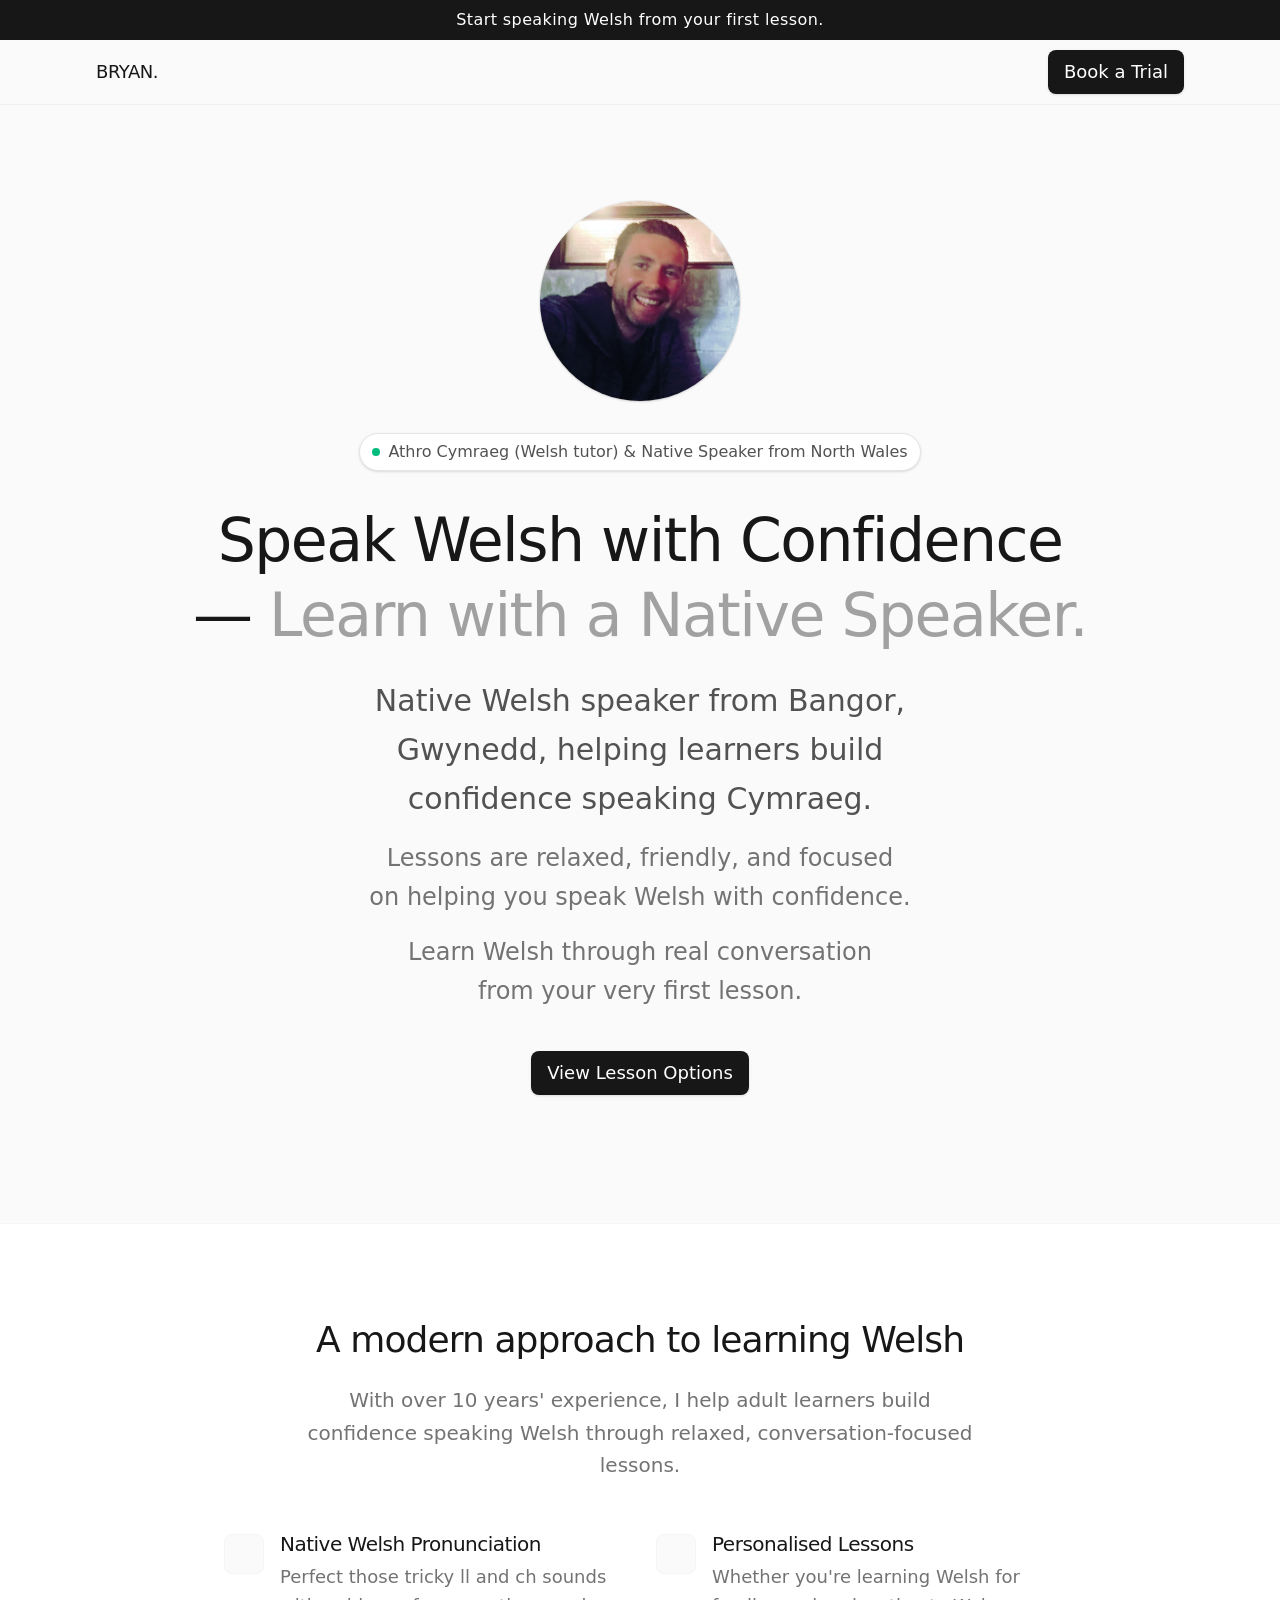
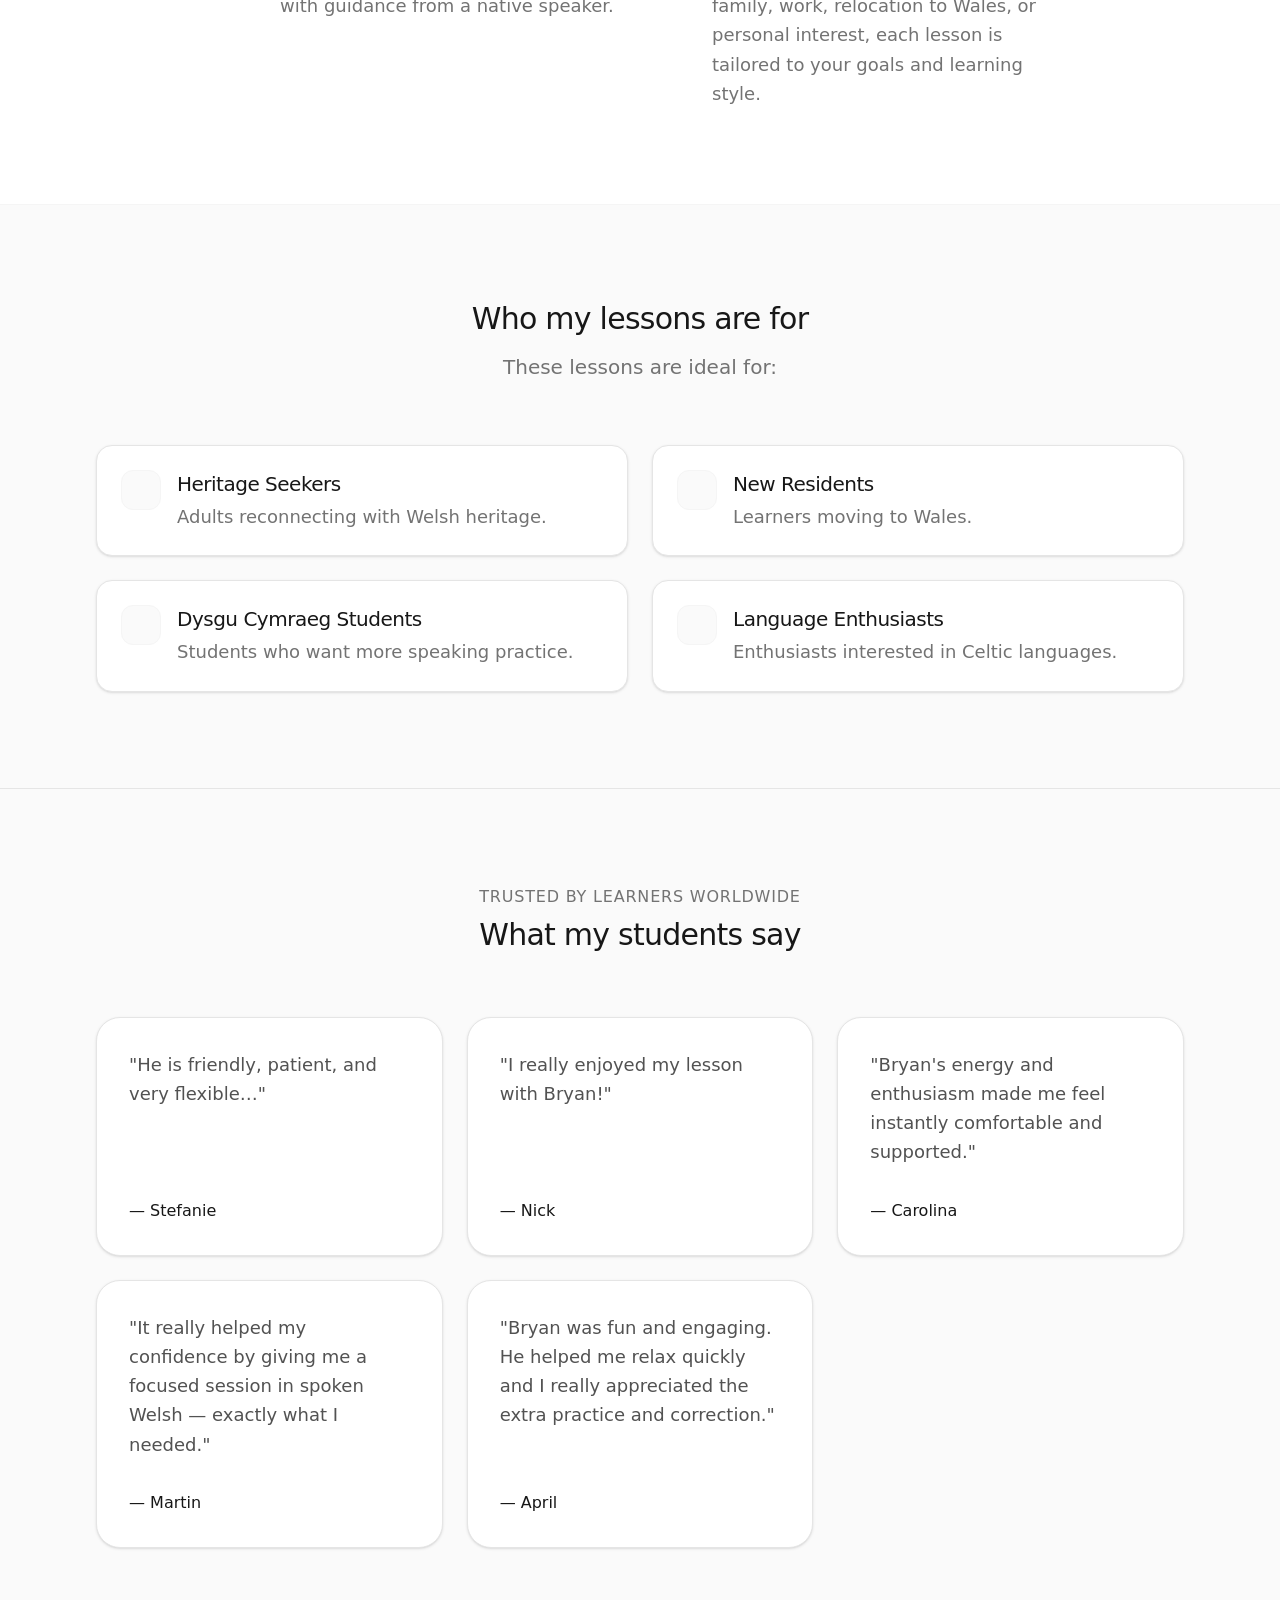
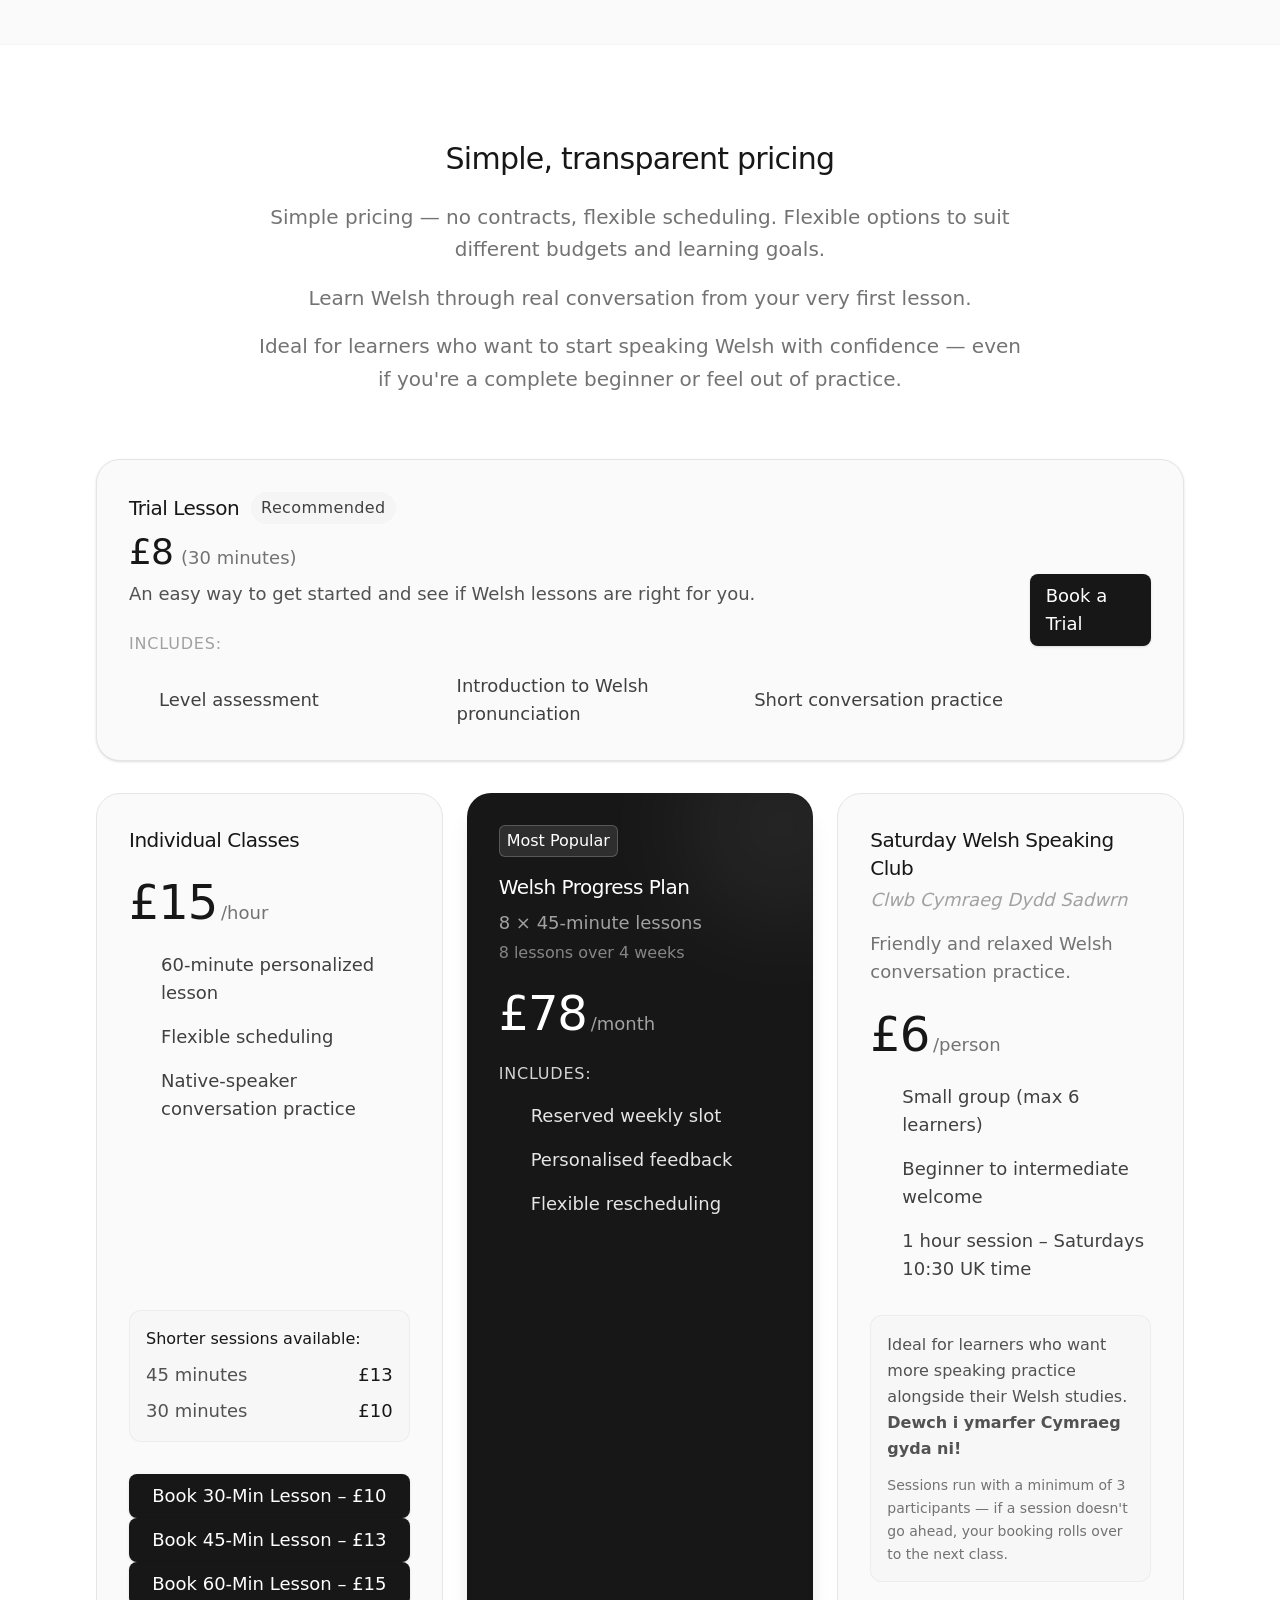
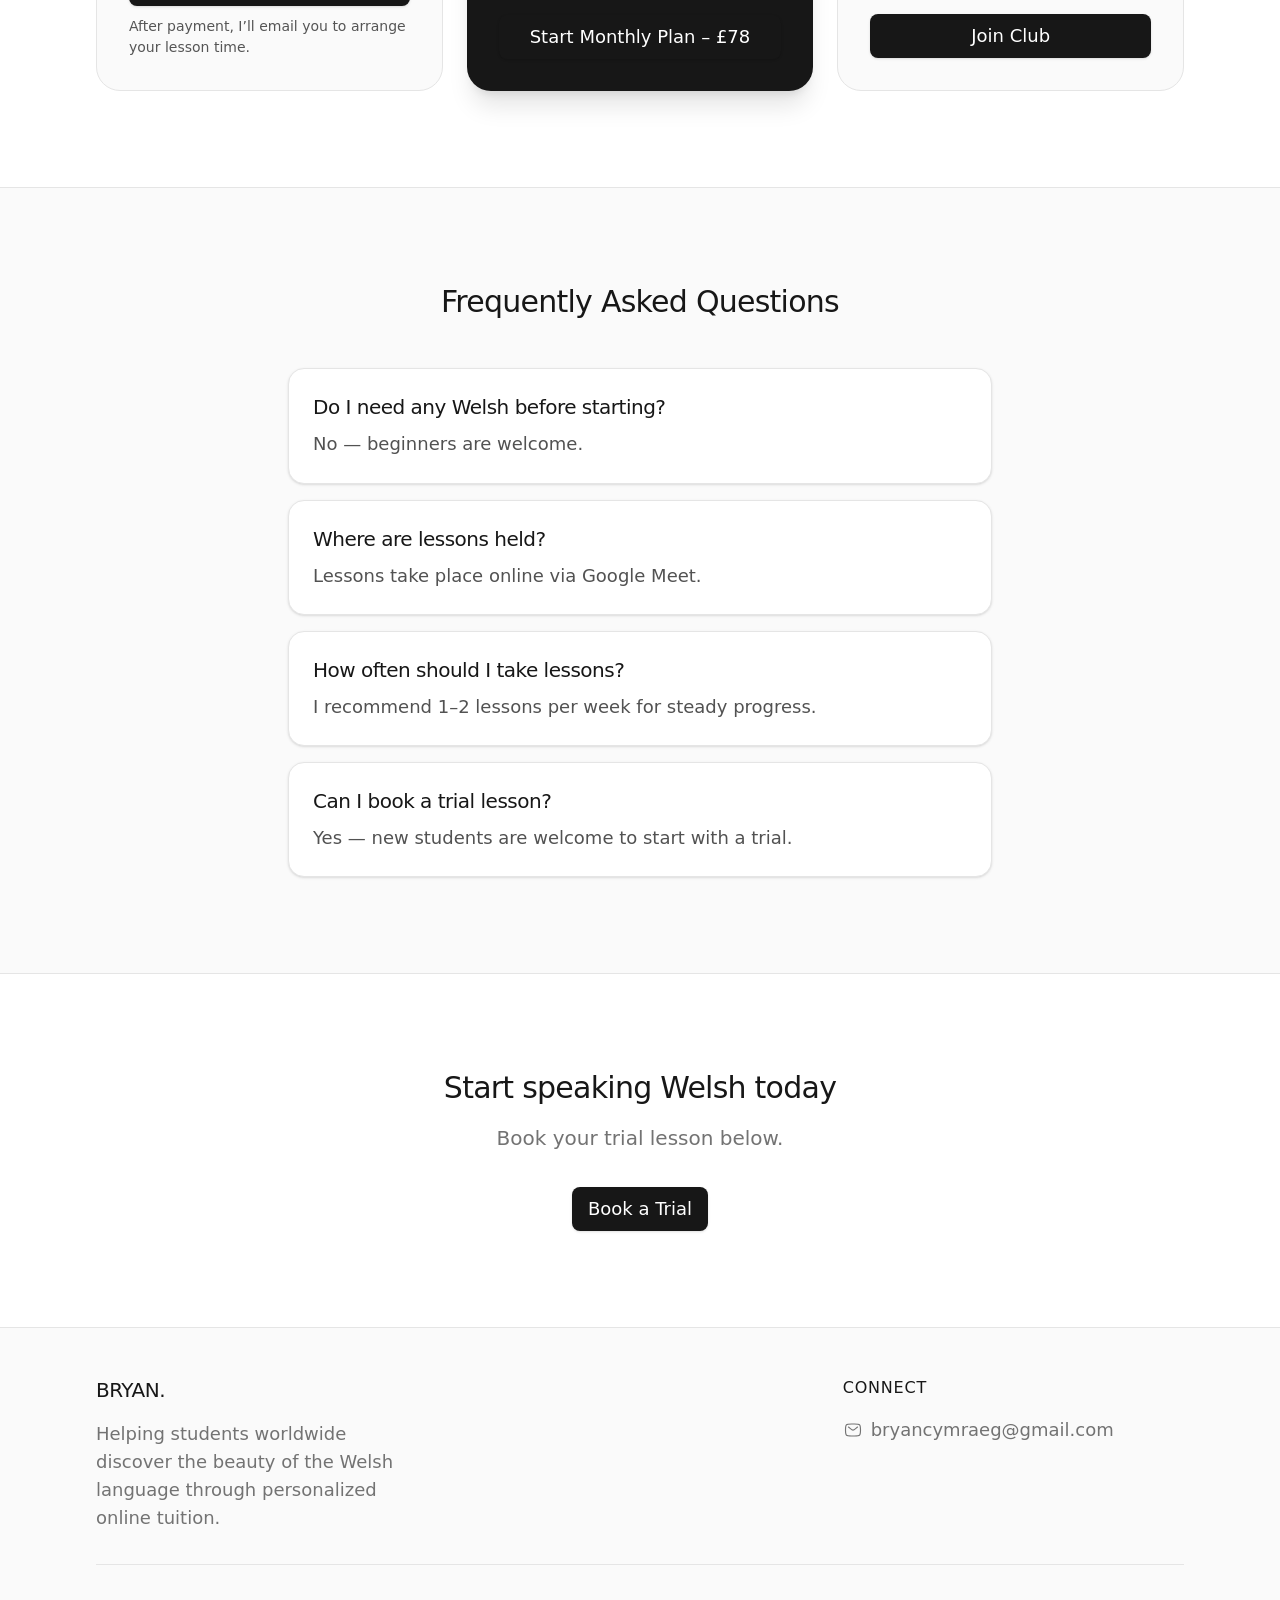
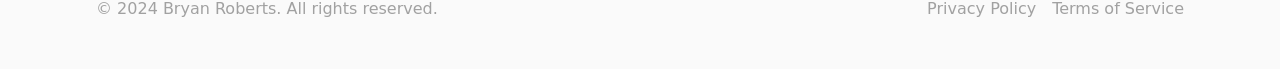
==== commit 033d108b: "Update index.html" ====
--- a/index.html
+++ b/index.html
@@ -1,6 +1,6 @@
 <!DOCTYPE html>
 <!-- saved from url=(0079)https://agent-69beed3c3286e08157-%2Dsilver-banoffee-d1352b.netlify.app/#pricing -->
-<html lang="en"><head><link rel="stylesheet" href="main-Bp0i8Y7d.css"><meta http-equiv="Content-Type" content="text/html; charset=UTF-8"><meta name="viewport" content="width=device-width, initial-scale=1"><link rel="preload" as="image" href="./Bryan _ Learn Welsh Online_files/bryan-profile.jpg"><title>Bryan | Learn Welsh Online</title><meta name="description" content="Learn Welsh with Bryan Roberts, a native Welsh speaker from Bangor, Gwynedd. Relaxed, conversation-focused lessons for all levels."><link rel="modulepreload" href="https://agent-69beed3c3286e08157--silver-banoffee-d1352b.netlify.app/assets/main-C28pWLp_.js"><link rel="modulepreload" href="https://agent-69beed3c3286e08157--silver-banoffee-d1352b.netlify.app/assets/index-BjUt6YyC.js"><link rel="stylesheet" href="./Bryan _ Learn Welsh Online_files/main-Bp0i8Y7d.css" type="text/css"></head><body><!--$--><div class="bg-[#FAFAFA] text-neutral-900 font-sans antialiased min-h-screen flex flex-col"><div class="bg-neutral-900 text-white px-4 py-2 text-center text-base font-normal tracking-wide">Start speaking Welsh from your first lesson.</div><header class="sticky top-0 z-50 bg-[#FAFAFA]/80 backdrop-blur-md border-b border-neutral-200/50"><div class="max-w-6xl mx-auto px-4 sm:px-6 lg:px-8 h-16 flex items-center justify-between"><div class="flex items-center gap-8"><a href="https://agent-69beed3c3286e08157--silver-banoffee-d1352b.netlify.app/#" class="text-lg font-medium tracking-tight uppercase">BRYAN.</a></div><div class="flex items-center gap-4"><a class="inline-flex items-center justify-center px-4 py-2 rounded-lg bg-neutral-900 text-white text-lg font-normal hover:bg-neutral-800 transition-colors shadow-sm" href="https://calendly.com/bryancymraeg/30min" target="_blank" rel="noopener">Book a Trial</a></div></div></header><main class="flex-grow"><section class="relative pt-24 pb-32 overflow-hidden"><div class="max-w-6xl mx-auto px-4 sm:px-6 lg:px-8 text-center flex flex-col items-center"><img src="./Bryan _ Learn Welsh Online_files/bryan-profile.jpg" alt="Bryan Roberts" class="object-cover aspect-square shadow-sm mb-8 ring-1 ring-neutral-900/5" style="width:200px;border-radius:50%"><div class="inline-flex items-center gap-2 px-3 py-1.5 rounded-full border border-neutral-200 bg-white shadow-sm mb-8"><span class="flex h-2 w-2 rounded-full bg-emerald-500"></span><span class="text-base font-normal text-neutral-600">Athro Cymraeg (Welsh tutor) &amp; Native Speaker from North Wales</span></div><h1 class="text-5xl lg:text-6xl font-medium tracking-tight text-neutral-900 mb-6 max-w-5xl mx-auto text-balance leading-tight">Speak Welsh with Confidence —<!-- --> <span class="text-neutral-400">Learn with a Native Speaker.</span></h1><p class="text-2xl md:text-3xl text-neutral-600 mb-4 max-w-2xl mx-auto text-balance leading-relaxed">Native Welsh speaker from Bangor, Gwynedd, helping learners build confidence speaking Cymraeg.</p><p class="text-xl md:text-2xl text-neutral-500 mb-4 max-w-2xl mx-auto text-balance leading-relaxed">Lessons are relaxed, friendly, and focused on helping you speak Welsh with confidence.</p><p class="text-xl md:text-2xl text-neutral-500 mb-10 max-w-2xl mx-auto text-balance leading-relaxed">Learn Welsh through real conversation from your very first lesson.</p><div class="flex flex-col sm:flex-row items-center justify-center gap-4 w-full"><a class="inline-flex items-center justify-center px-4 py-2 rounded-lg bg-neutral-900 text-white text-lg font-normal hover:bg-neutral-800 transition-colors shadow-sm" href="https://agent-69beed3c3286e08157--silver-banoffee-d1352b.netlify.app/#pricing">
+<html lang="en"><head><link rel="stylesheet" href="main-Bp0i8Y7d.css"><meta http-equiv="Content-Type" content="text/html; charset=UTF-8"><meta name="viewport" content="width=device-width, initial-scale=1"><link rel="preload" as="image" href="./Bryan _ Learn Welsh Online_files/bryan-profile.jpg"><title>Bryan | Learn Welsh Online</title><meta name="description" content="Learn Welsh with Bryan Roberts, a native Welsh speaker from Bangor, Gwynedd. Relaxed, conversation-focused lessons for all levels."><link rel="modulepreload" href="https://agent-69beed3c3286e08157--silver-banoffee-d1352b.netlify.app/assets/main-C28pWLp_.js"><link rel="modulepreload" href="https://agent-69beed3c3286e08157--silver-banoffee-d1352b.netlify.app/assets/index-BjUt6YyC.js"><link rel="stylesheet" href="./Bryan _ Learn Welsh Online_files/main-Bp0i8Y7d.css" type="text/css"></head><body><!--$--><div class="bg-[#FAFAFA] text-neutral-900 font-sans antialiased min-h-screen flex flex-col"><div class="bg-neutral-900 text-white px-4 py-2 text-center text-base font-normal tracking-wide">Start speaking Welsh from your first lesson.</div><header class="sticky top-0 z-50 bg-[#FAFAFA]/80 backdrop-blur-md border-b border-neutral-200/50"><div class="max-w-6xl mx-auto px-4 sm:px-6 lg:px-8 h-16 flex items-center justify-between"><div class="flex items-center gap-8"><a href="https://agent-69beed3c3286e08157--silver-banoffee-d1352b.netlify.app/#" class="text-lg font-medium tracking-tight uppercase">BRYAN.</a></div><div class="flex items-center gap-4"><a class="inline-flex items-center justify-center px-4 py-2 rounded-lg bg-neutral-900 text-white text-lg font-normal hover:bg-neutral-800 transition-colors shadow-sm" href="https://calendly.com/bryancymraeg/30min" target="_blank" rel="noopener">Book a Trial</a></div></div></header><main class="flex-grow"><section class="relative pt-24 pb-32 overflow-hidden"><div class="max-w-6xl mx-auto px-4 sm:px-6 lg:px-8 text-center flex flex-col items-center"><img src="bryan-profile.jpg" alt="Bryan Roberts" class="object-cover aspect-square shadow-sm mb-8 ring-1 ring-neutral-900/5" style="width:200px;border-radius:50%"><div class="inline-flex items-center gap-2 px-3 py-1.5 rounded-full border border-neutral-200 bg-white shadow-sm mb-8"><span class="flex h-2 w-2 rounded-full bg-emerald-500"></span><span class="text-base font-normal text-neutral-600">Athro Cymraeg (Welsh tutor) &amp; Native Speaker from North Wales</span></div><h1 class="text-5xl lg:text-6xl font-medium tracking-tight text-neutral-900 mb-6 max-w-5xl mx-auto text-balance leading-tight">Speak Welsh with Confidence —<!-- --> <span class="text-neutral-400">Learn with a Native Speaker.</span></h1><p class="text-2xl md:text-3xl text-neutral-600 mb-4 max-w-2xl mx-auto text-balance leading-relaxed">Native Welsh speaker from Bangor, Gwynedd, helping learners build confidence speaking Cymraeg.</p><p class="text-xl md:text-2xl text-neutral-500 mb-4 max-w-2xl mx-auto text-balance leading-relaxed">Lessons are relaxed, friendly, and focused on helping you speak Welsh with confidence.</p><p class="text-xl md:text-2xl text-neutral-500 mb-10 max-w-2xl mx-auto text-balance leading-relaxed">Learn Welsh through real conversation from your very first lesson.</p><div class="flex flex-col sm:flex-row items-center justify-center gap-4 w-full"><a class="inline-flex items-center justify-center px-4 py-2 rounded-lg bg-neutral-900 text-white text-lg font-normal hover:bg-neutral-800 transition-colors shadow-sm" href="https://agent-69beed3c3286e08157--silver-banoffee-d1352b.netlify.app/#pricing">
 View Lesson Options
 </a></div></div><div class="absolute top-1/2 left-1/2 -translate-x-1/2 -translate-y-1/2 w-[800px] h-[800px] bg-gradient-to-tr from-emerald-50/40 to-neutral-100/40 rounded-full blur-3xl -z-10 pointer-events-none"></div></section><section id="approach" class="py-24 bg-white border-y border-neutral-100"><div class="max-w-4xl mx-auto px-4 sm:px-6 lg:px-8"><div class="flex flex-col items-center text-center"><h2 class="text-3xl md:text-4xl font-medium tracking-tight mb-6">A modern approach to learning Welsh</h2><p class="text-xl text-neutral-500 mb-12 leading-relaxed max-w-2xl mx-auto">With over 10 years' experience, I help adult learners build confidence speaking Welsh through relaxed, conversation-focused lessons.</p><div class="grid grid-cols-1 md:grid-cols-2 gap-8 text-left w-full"><div class="flex items-start gap-4"><div class="flex-shrink-0 w-10 h-10 rounded-lg bg-neutral-50 border border-neutral-100 flex items-center justify-center mt-1"><iconify-icon icon="solar:microphone-linear" style="stroke-width:1.5" class="w-5 h-5 text-neutral-700 flex items-center justify-center"><template shadowrootmode="open"><style data-style="data-style">:host{display:inline-block;vertical-align:0}span,svg{display:block}</style></template></iconify-icon></div><div><h3 class="text-xl font-normal tracking-tight mb-1">Native Welsh Pronunciation</h3><p class="text-lg text-neutral-500 leading-relaxed">Perfect those tricky ll and ch sounds with guidance from a native speaker.</p></div></div><div class="flex items-start gap-4"><div class="flex-shrink-0 w-10 h-10 rounded-lg bg-neutral-50 border border-neutral-100 flex items-center justify-center mt-1"><iconify-icon icon="solar:book-linear" style="stroke-width:1.5" class="w-5 h-5 text-neutral-700 flex items-center justify-center"><template shadowrootmode="open"><style data-style="data-style">:host{display:inline-block;vertical-align:0}span,svg{display:block}</style></template></iconify-icon></div><div><h3 class="text-xl font-normal tracking-tight mb-1">Personalised Lessons</h3><p class="text-lg text-neutral-500 leading-relaxed">Whether you're learning Welsh for family, work, relocation to Wales, or personal interest, each lesson is tailored to your goals and learning style.</p></div></div></div></div></div></section><section id="audience" class="py-24"><div class="max-w-6xl mx-auto px-4 sm:px-6 lg:px-8"><div class="text-center mb-16"><h2 class="text-3xl font-medium tracking-tight mb-4">Who my lessons are for</h2><p class="text-xl text-neutral-500 max-w-2xl mx-auto">These lessons are ideal for:</p></div><div class="grid grid-cols-1 sm:grid-cols-2 gap-6"><div class="p-6 rounded-2xl bg-white border border-neutral-200 shadow-sm flex items-start gap-4 hover:shadow-md transition-shadow"><div class="w-10 h-10 rounded-xl bg-neutral-50 border border-neutral-100 flex items-center justify-center flex-shrink-0"><iconify-icon icon="solar:users-group-rounded-linear" style="stroke-width:1.5" class="w-5 h-5 text-neutral-700 flex items-center justify-center"><template shadowrootmode="open"><style data-style="data-style">:host{display:inline-block;vertical-align:0}span,svg{display:block}</style></template></iconify-icon></div><div><h3 class="text-xl font-normal tracking-tight mb-1">Heritage Seekers</h3><p class="text-lg text-neutral-500 leading-relaxed">Adults reconnecting with Welsh heritage.</p></div></div><div class="p-6 rounded-2xl bg-white border border-neutral-200 shadow-sm flex items-start gap-4 hover:shadow-md transition-shadow"><div class="w-10 h-10 rounded-xl bg-neutral-50 border border-neutral-100 flex items-center justify-center flex-shrink-0"><iconify-icon icon="solar:map-point-linear" style="stroke-width:1.5" class="w-5 h-5 text-neutral-700 flex items-center justify-center"><template shadowrootmode="open"><style data-style="data-style">:host{display:inline-block;vertical-align:0}span,svg{display:block}</style></template></iconify-icon></div><div><h3 class="text-xl font-normal tracking-tight mb-1">New Residents</h3><p class="text-lg text-neutral-500 leading-relaxed">Learners moving to Wales.</p></div></div><div class="p-6 rounded-2xl bg-white border border-neutral-200 shadow-sm flex items-start gap-4 hover:shadow-md transition-shadow"><div class="w-10 h-10 rounded-xl bg-neutral-50 border border-neutral-100 flex items-center justify-center flex-shrink-0"><iconify-icon icon="solar:chat-round-line-linear" style="stroke-width:1.5" class="w-5 h-5 text-neutral-700 flex items-center justify-center"><template shadowrootmode="open"><style data-style="data-style">:host{display:inline-block;vertical-align:0}span,svg{display:block}</style></template></iconify-icon></div><div><h3 class="text-xl font-normal tracking-tight mb-1">Dysgu Cymraeg Students</h3><p class="text-lg text-neutral-500 leading-relaxed">Students who want more speaking practice.</p></div></div><div class="p-6 rounded-2xl bg-white border border-neutral-200 shadow-sm flex items-start gap-4 hover:shadow-md transition-shadow"><div class="w-10 h-10 rounded-xl bg-neutral-50 border border-neutral-100 flex items-center justify-center flex-shrink-0"><iconify-icon icon="solar:bookmark-linear" style="stroke-width:1.5" class="w-5 h-5 text-neutral-700 flex items-center justify-center"><template shadowrootmode="open"><style data-style="data-style">:host{display:inline-block;vertical-align:0}span,svg{display:block}</style></template></iconify-icon></div><div><h3 class="text-xl font-normal tracking-tight mb-1">Language Enthusiasts</h3><p class="text-lg text-neutral-500 leading-relaxed">Enthusiasts interested in Celtic languages.</p></div></div></div></div></section><section id="testimonials" class="py-24 bg-[#FAFAFA] border-t border-neutral-200"><div class="max-w-6xl mx-auto px-4 sm:px-6 lg:px-8"><div class="text-center mb-16"><p class="text-base font-medium text-neutral-500 uppercase tracking-wider mb-2">Trusted by learners worldwide</p><h2 class="text-3xl font-medium tracking-tight mb-4">What my students say</h2></div><div class="grid grid-cols-1 md:grid-cols-2 lg:grid-cols-3 gap-6"><div class="p-8 rounded-3xl bg-white border border-neutral-200 shadow-sm flex flex-col justify-between hover:shadow-md transition-shadow"><p class="text-lg text-neutral-600 leading-relaxed mb-8">"He is friendly, patient, and very flexible…"</p><div class="flex items-center gap-3"><span class="text-base font-medium text-neutral-900">— Stefanie</span></div></div><div class="p-8 rounded-3xl bg-white border border-neutral-200 shadow-sm flex flex-col justify-between hover:shadow-md transition-shadow"><p class="text-lg text-neutral-600 leading-relaxed mb-8">"I really enjoyed my lesson with Bryan!"</p><div class="flex items-center gap-3"><span class="text-base font-medium text-neutral-900">— Nick</span></div></div><div class="p-8 rounded-3xl bg-white border border-neutral-200 shadow-sm flex flex-col justify-between hover:shadow-md transition-shadow"><p class="text-lg text-neutral-600 leading-relaxed mb-8">"Bryan's energy and enthusiasm made me feel instantly comfortable and supported."</p><div class="flex items-center gap-3"><span class="text-base font-medium text-neutral-900">— Carolina</span></div></div><div class="p-8 rounded-3xl bg-white border border-neutral-200 shadow-sm flex flex-col justify-between hover:shadow-md transition-shadow"><p class="text-lg text-neutral-600 leading-relaxed mb-8">"It really helped my confidence by giving me a focused session in spoken Welsh — exactly what I needed."</p><div class="flex items-center gap-3"><span class="text-base font-medium text-neutral-900">— Martin</span></div></div><div class="p-8 rounded-3xl bg-white border border-neutral-200 shadow-sm flex flex-col justify-between hover:shadow-md transition-shadow"><p class="text-lg text-neutral-600 leading-relaxed mb-8">"Bryan was fun and engaging. He helped me relax quickly and I really appreciated the extra practice and correction."</p><div class="flex items-center gap-3"><span class="text-base font-medium text-neutral-900">— April</span></div></div></div></div></section><section id="pricing" class="py-24 bg-white border-t border-neutral-100"><div class="max-w-6xl mx-auto px-4 sm:px-6 lg:px-8"><div class="text-center mb-16 max-w-3xl mx-auto"><h2 class="text-3xl font-medium tracking-tight mb-6">Simple, transparent pricing</h2><p class="text-xl text-neutral-500 mb-4 leading-relaxed">Simple pricing — no contracts, flexible scheduling. Flexible options to suit different budgets and learning goals.</p><p class="text-xl text-neutral-500 mb-4 leading-relaxed">Learn Welsh through real conversation from your very first lesson.</p><p class="text-xl text-neutral-500 leading-relaxed">Ideal for learners who want to start speaking Welsh with confidence — even if you're a complete beginner or feel out of practice.</p></div><div class="mb-8 p-6 sm:p-8 rounded-3xl bg-[#FAFAFA] border border-neutral-200 flex flex-col md:flex-row items-center justify-between gap-6 shadow-sm hover:shadow-md transition-shadow"><div class="w-full"><div class="inline-flex items-center gap-3 mb-2"><h3 class="text-xl font-medium tracking-tight text-neutral-900">Trial Lesson</h3><span class="px-2.5 py-1 rounded-full bg-neutral-100 text-neutral-700 text-base font-normal tracking-wide">Recommended</span></div><div class="flex items-baseline text-4xl font-medium tracking-tight text-neutral-900 mb-2">£8<span class="text-lg font-normal text-neutral-500 tracking-normal ml-2">(30 minutes)</span></div><p class="text-lg text-neutral-600 mb-6">An easy way to get started and see if Welsh lessons are right for you.</p><p class="text-base font-normal text-neutral-400 uppercase tracking-wider mb-4">Includes:</p><ul class="grid grid-cols-1 sm:grid-cols-3 gap-4 text-lg text-neutral-700"><li class="flex items-center gap-2.5"><iconify-icon icon="solar:check-circle-linear" style="stroke-width:1.5" class="w-5 h-5 text-neutral-900 flex-shrink-0 flex items-center justify-center"><template shadowrootmode="open"><style data-style="data-style">:host{display:inline-block;vertical-align:0}span,svg{display:block}</style></template></iconify-icon>Level assessment</li><li class="flex items-center gap-2.5"><iconify-icon icon="solar:check-circle-linear" style="stroke-width:1.5" class="w-5 h-5 text-neutral-900 flex-shrink-0 flex items-center justify-center"><template shadowrootmode="open"><style data-style="data-style">:host{display:inline-block;vertical-align:0}span,svg{display:block}</style></template></iconify-icon>Introduction to Welsh pronunciation</li><li class="flex items-center gap-2.5"><iconify-icon icon="solar:check-circle-linear" style="stroke-width:1.5" class="w-5 h-5 text-neutral-900 flex-shrink-0 flex items-center justify-center"><template shadowrootmode="open"><style data-style="data-style">:host{display:inline-block;vertical-align:0}span,svg{display:block}</style></template></iconify-icon>Short conversation practice</li></ul></div><a class="inline-flex items-center justify-center px-4 py-2 rounded-lg bg-neutral-900 text-white text-lg font-normal hover:bg-neutral-800 transition-colors shadow-sm" href="https://calendly.com/bryancymraeg/30min" target="_blank" rel="noopener">
 Book a Trial
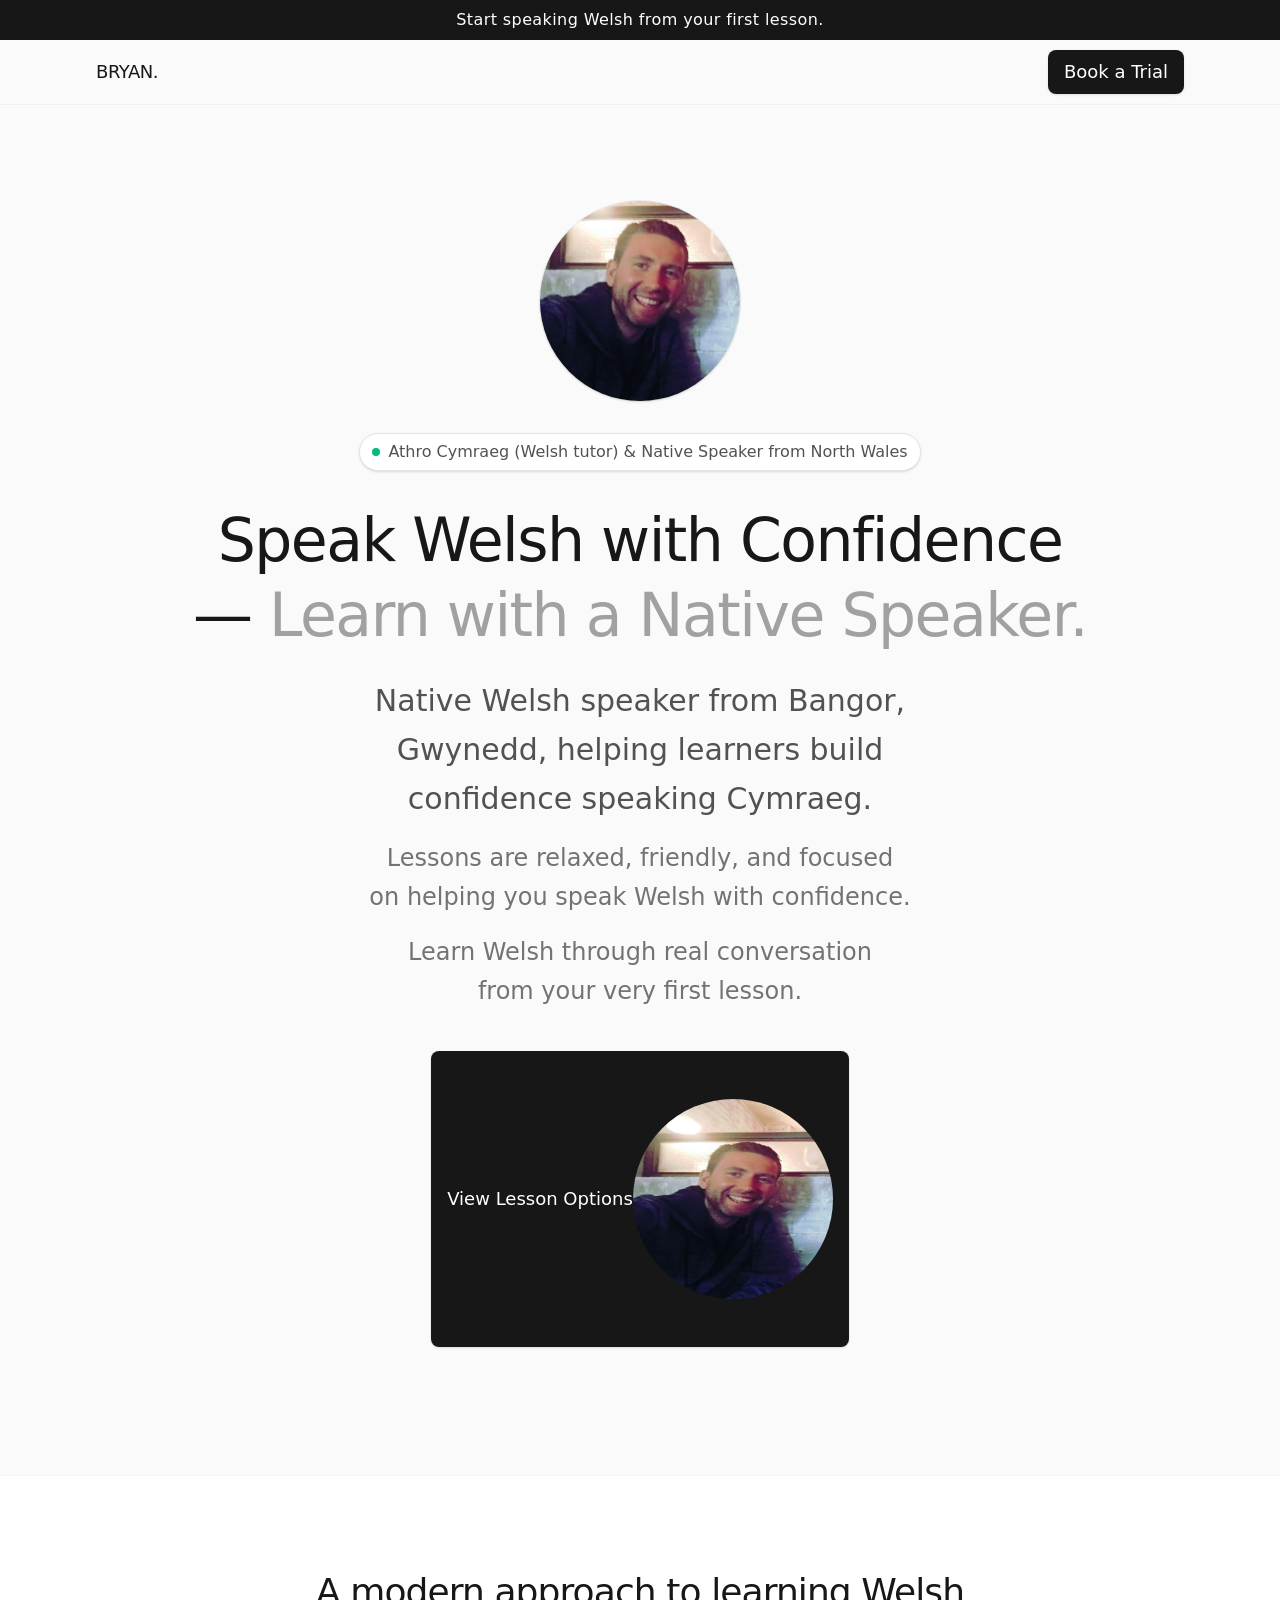
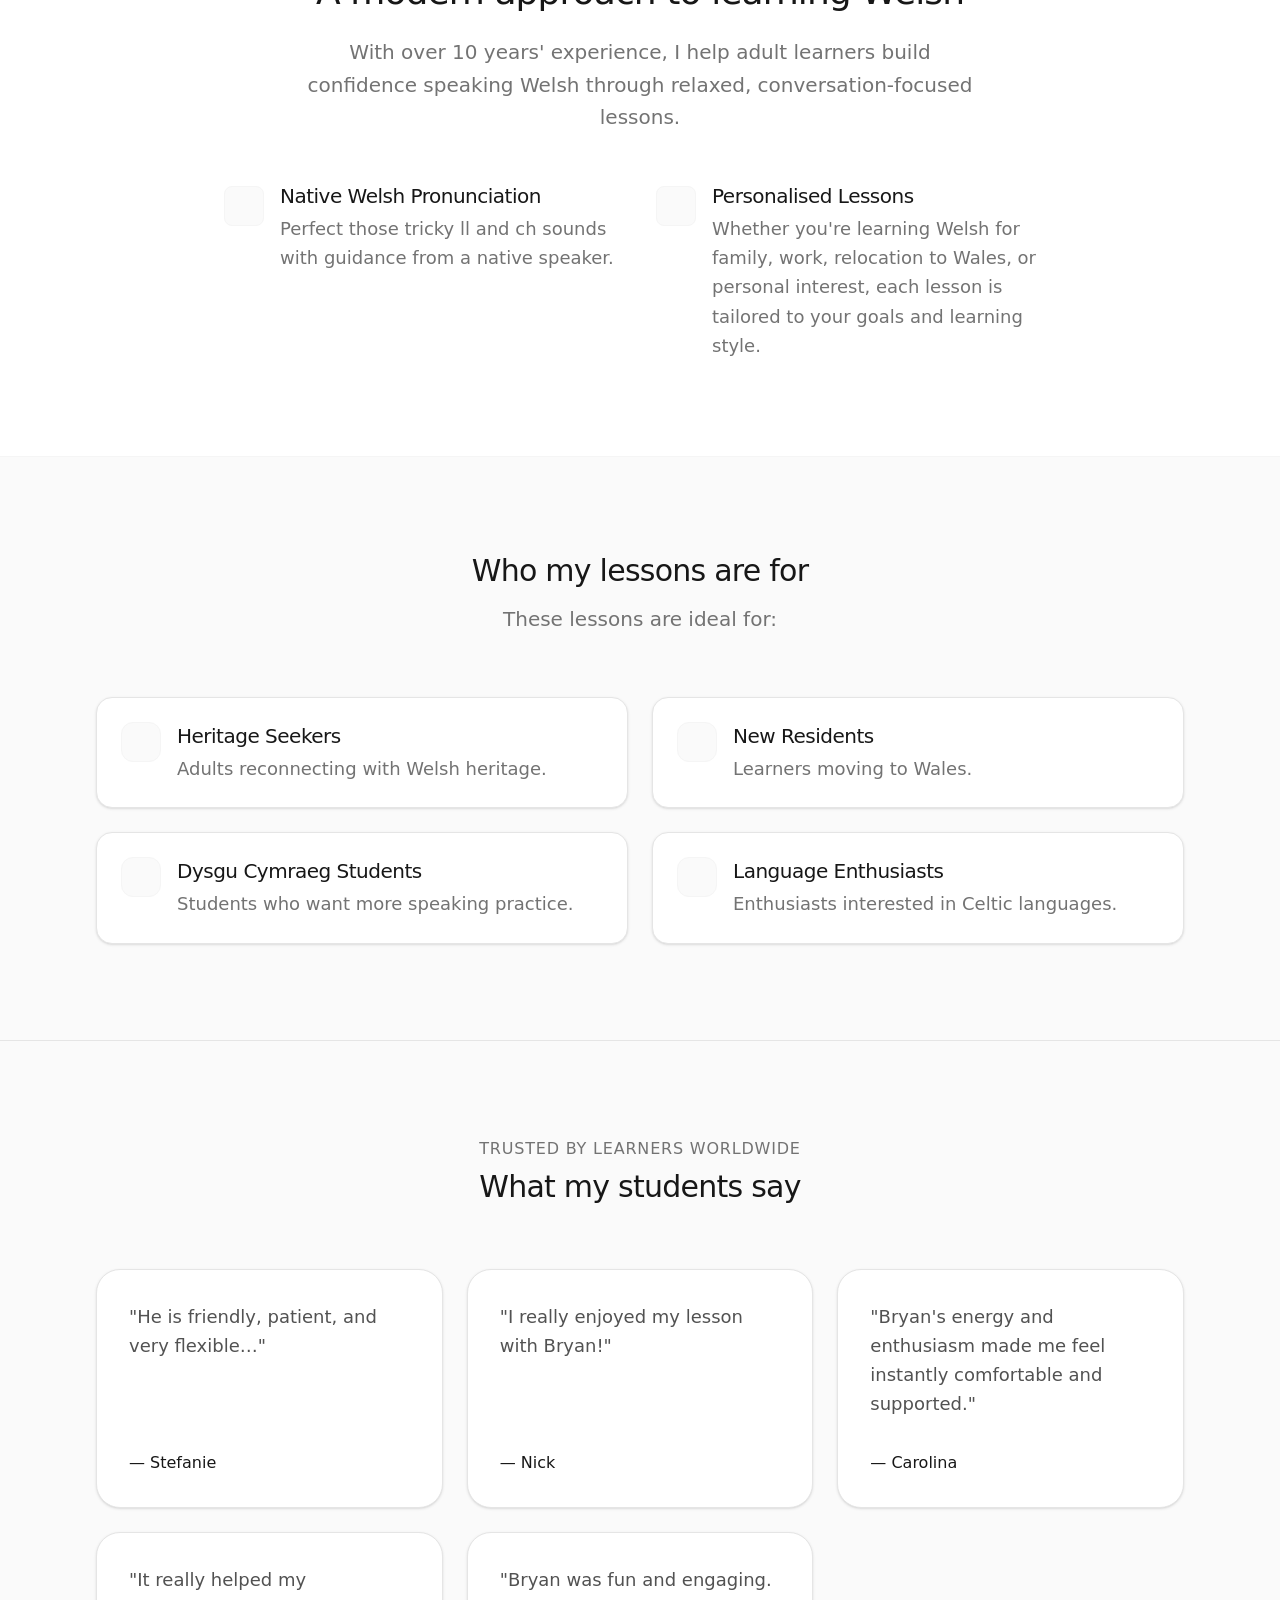
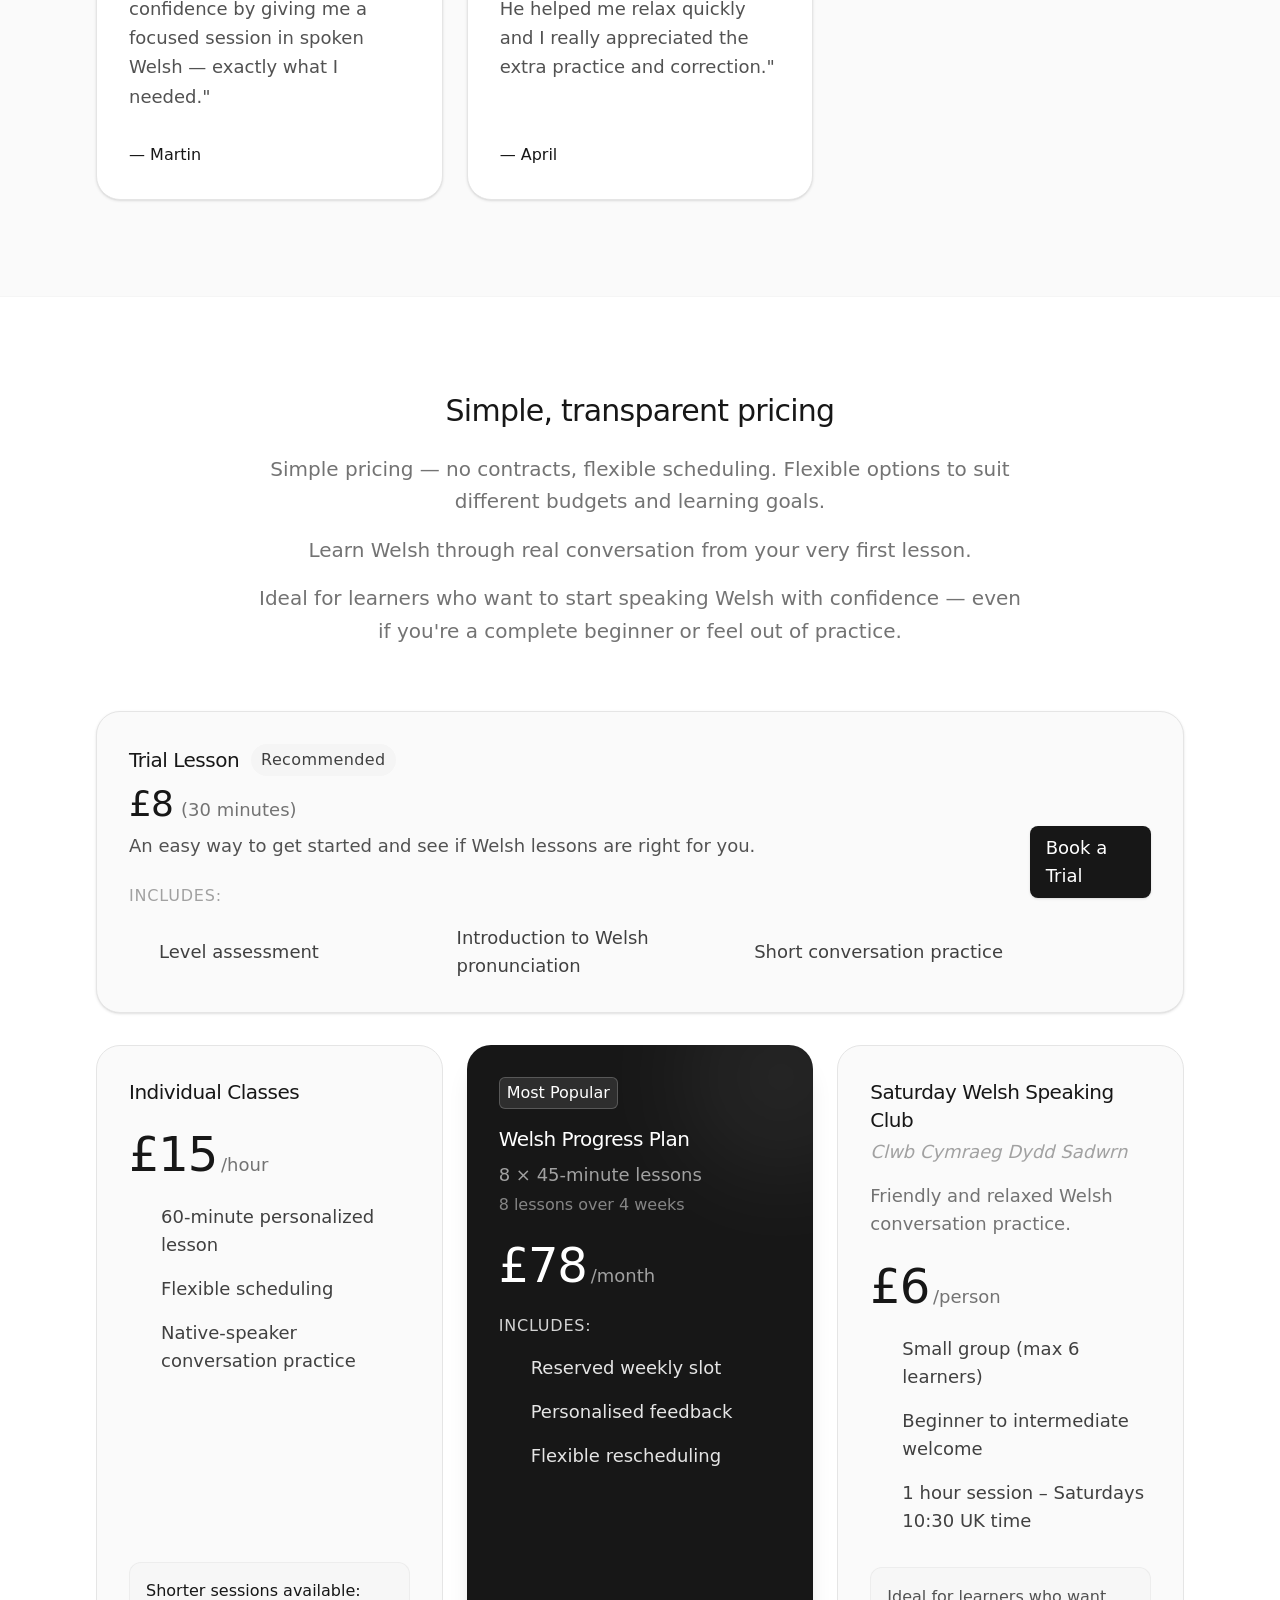
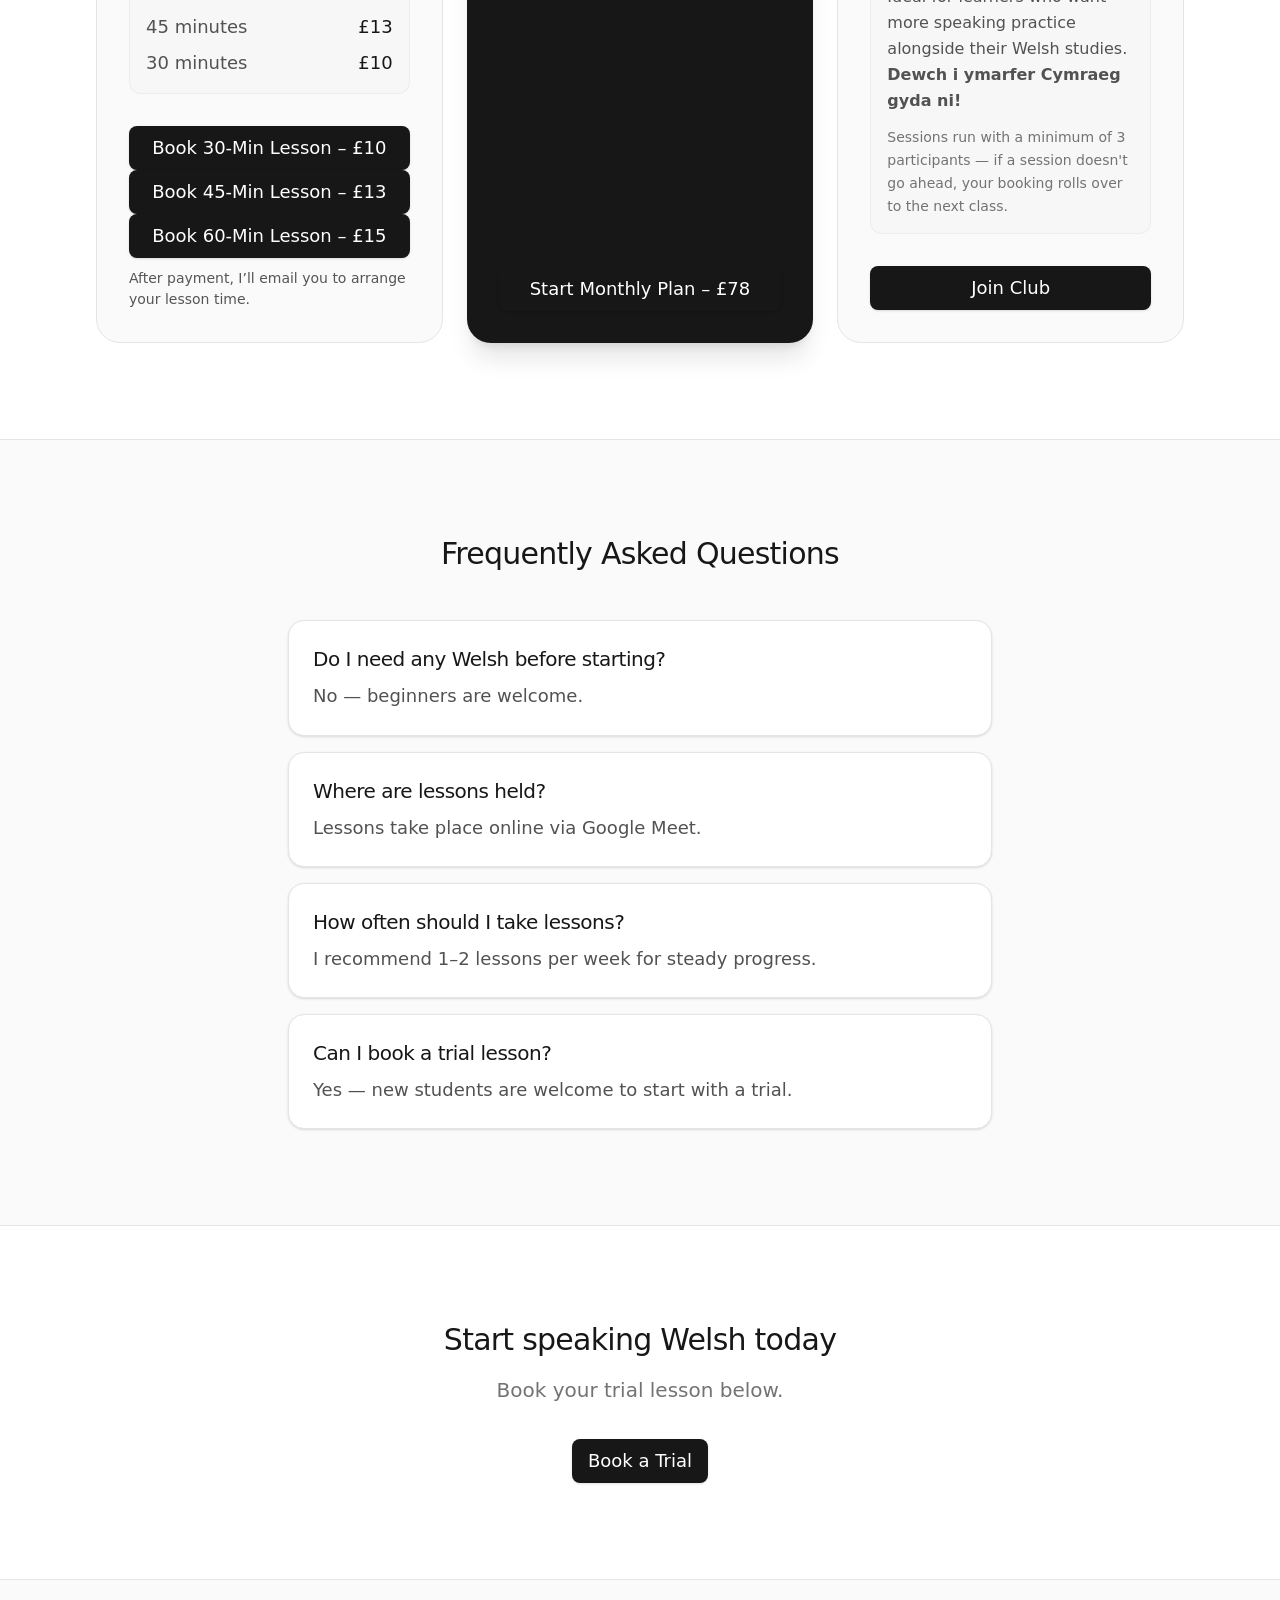
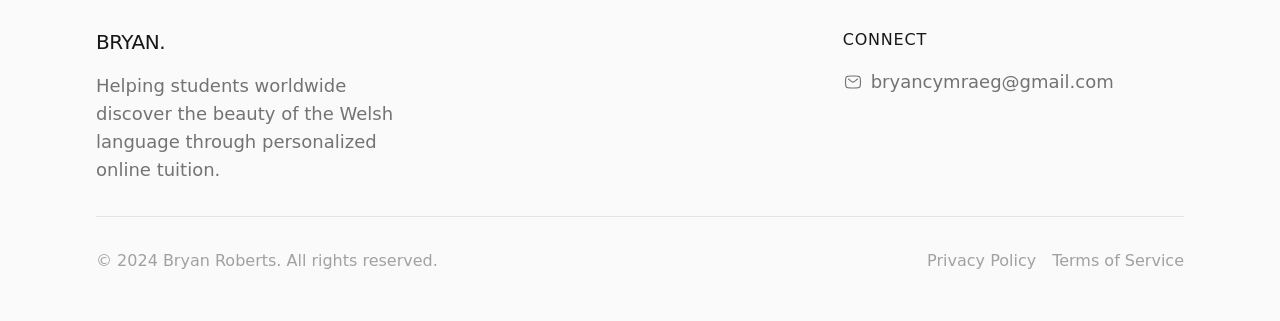
==== commit 094a8d6d: "Update index.html" ====
--- a/index.html
+++ b/index.html
@@ -1,7 +1,7 @@
 <!DOCTYPE html>
 <!-- saved from url=(0079)https://agent-69beed3c3286e08157-%2Dsilver-banoffee-d1352b.netlify.app/#pricing -->
-<html lang="en"><head><link rel="stylesheet" href="main-Bp0i8Y7d.css"><meta http-equiv="Content-Type" content="text/html; charset=UTF-8"><meta name="viewport" content="width=device-width, initial-scale=1"><link rel="preload" as="image" href="./Bryan _ Learn Welsh Online_files/bryan-profile.jpg"><title>Bryan | Learn Welsh Online</title><meta name="description" content="Learn Welsh with Bryan Roberts, a native Welsh speaker from Bangor, Gwynedd. Relaxed, conversation-focused lessons for all levels."><link rel="modulepreload" href="https://agent-69beed3c3286e08157--silver-banoffee-d1352b.netlify.app/assets/main-C28pWLp_.js"><link rel="modulepreload" href="https://agent-69beed3c3286e08157--silver-banoffee-d1352b.netlify.app/assets/index-BjUt6YyC.js"><link rel="stylesheet" href="./Bryan _ Learn Welsh Online_files/main-Bp0i8Y7d.css" type="text/css"></head><body><!--$--><div class="bg-[#FAFAFA] text-neutral-900 font-sans antialiased min-h-screen flex flex-col"><div class="bg-neutral-900 text-white px-4 py-2 text-center text-base font-normal tracking-wide">Start speaking Welsh from your first lesson.</div><header class="sticky top-0 z-50 bg-[#FAFAFA]/80 backdrop-blur-md border-b border-neutral-200/50"><div class="max-w-6xl mx-auto px-4 sm:px-6 lg:px-8 h-16 flex items-center justify-between"><div class="flex items-center gap-8"><a href="https://agent-69beed3c3286e08157--silver-banoffee-d1352b.netlify.app/#" class="text-lg font-medium tracking-tight uppercase">BRYAN.</a></div><div class="flex items-center gap-4"><a class="inline-flex items-center justify-center px-4 py-2 rounded-lg bg-neutral-900 text-white text-lg font-normal hover:bg-neutral-800 transition-colors shadow-sm" href="https://calendly.com/bryancymraeg/30min" target="_blank" rel="noopener">Book a Trial</a></div></div></header><main class="flex-grow"><section class="relative pt-24 pb-32 overflow-hidden"><div class="max-w-6xl mx-auto px-4 sm:px-6 lg:px-8 text-center flex flex-col items-center"><img src="bryan-profile.jpg" alt="Bryan Roberts" class="object-cover aspect-square shadow-sm mb-8 ring-1 ring-neutral-900/5" style="width:200px;border-radius:50%"><div class="inline-flex items-center gap-2 px-3 py-1.5 rounded-full border border-neutral-200 bg-white shadow-sm mb-8"><span class="flex h-2 w-2 rounded-full bg-emerald-500"></span><span class="text-base font-normal text-neutral-600">Athro Cymraeg (Welsh tutor) &amp; Native Speaker from North Wales</span></div><h1 class="text-5xl lg:text-6xl font-medium tracking-tight text-neutral-900 mb-6 max-w-5xl mx-auto text-balance leading-tight">Speak Welsh with Confidence —<!-- --> <span class="text-neutral-400">Learn with a Native Speaker.</span></h1><p class="text-2xl md:text-3xl text-neutral-600 mb-4 max-w-2xl mx-auto text-balance leading-relaxed">Native Welsh speaker from Bangor, Gwynedd, helping learners build confidence speaking Cymraeg.</p><p class="text-xl md:text-2xl text-neutral-500 mb-4 max-w-2xl mx-auto text-balance leading-relaxed">Lessons are relaxed, friendly, and focused on helping you speak Welsh with confidence.</p><p class="text-xl md:text-2xl text-neutral-500 mb-10 max-w-2xl mx-auto text-balance leading-relaxed">Learn Welsh through real conversation from your very first lesson.</p><div class="flex flex-col sm:flex-row items-center justify-center gap-4 w-full"><a class="inline-flex items-center justify-center px-4 py-2 rounded-lg bg-neutral-900 text-white text-lg font-normal hover:bg-neutral-800 transition-colors shadow-sm" href="https://agent-69beed3c3286e08157--silver-banoffee-d1352b.netlify.app/#pricing">
-View Lesson Options
+<html lang="en"><head><link rel="stylesheet" href="main-Bp0i8Y7d.css"><meta http-equiv="Content-Type" content="text/html; charset=UTF-8"><meta name="viewport" content="width=device-width, initial-scale=1"><link rel="preload" as="image" href="bryan-profile.jpg"><title>Bryan | Learn Welsh Online</title><meta name="description" content="Learn Welsh with Bryan Roberts, a native Welsh speaker from Bangor, Gwynedd. Relaxed, conversation-focused lessons for all levels."><link rel="modulepreload" href="https://agent-69beed3c3286e08157--silver-banoffee-d1352b.netlify.app/assets/main-C28pWLp_.js"><link rel="modulepreload" href="https://agent-69beed3c3286e08157--silver-banoffee-d1352b.netlify.app/assets/index-BjUt6YyC.js"><link rel="stylesheet" href="./Bryan _ Learn Welsh Online_files/main-Bp0i8Y7d.css" type="text/css"></head><body><!--$--><div class="bg-[#FAFAFA] text-neutral-900 font-sans antialiased min-h-screen flex flex-col"><div class="bg-neutral-900 text-white px-4 py-2 text-center text-base font-normal tracking-wide">Start speaking Welsh from your first lesson.</div><header class="sticky top-0 z-50 bg-[#FAFAFA]/80 backdrop-blur-md border-b border-neutral-200/50"><div class="max-w-6xl mx-auto px-4 sm:px-6 lg:px-8 h-16 flex items-center justify-between"><div class="flex items-center gap-8"><a href="https://agent-69beed3c3286e08157--silver-banoffee-d1352b.netlify.app/#" class="text-lg font-medium tracking-tight uppercase">BRYAN.</a></div><div class="flex items-center gap-4"><a class="inline-flex items-center justify-center px-4 py-2 rounded-lg bg-neutral-900 text-white text-lg font-normal hover:bg-neutral-800 transition-colors shadow-sm" href="https://calendly.com/bryancymraeg/30min" target="_blank" rel="noopener">Book a Trial</a></div></div></header><main class="flex-grow"><section class="relative pt-24 pb-32 overflow-hidden"><div class="max-w-6xl mx-auto px-4 sm:px-6 lg:px-8 text-center flex flex-col items-center"><img src="bryan-profile.jpg" alt="Bryan Roberts" class="object-cover aspect-square shadow-sm mb-8 ring-1 ring-neutral-900/5" style="width:200px;border-radius:50%"><div class="inline-flex items-center gap-2 px-3 py-1.5 rounded-full border border-neutral-200 bg-white shadow-sm mb-8"><span class="flex h-2 w-2 rounded-full bg-emerald-500"></span><span class="text-base font-normal text-neutral-600">Athro Cymraeg (Welsh tutor) &amp; Native Speaker from North Wales</span></div><h1 class="text-5xl lg:text-6xl font-medium tracking-tight text-neutral-900 mb-6 max-w-5xl mx-auto text-balance leading-tight">Speak Welsh with Confidence —<!-- --> <span class="text-neutral-400">Learn with a Native Speaker.</span></h1><p class="text-2xl md:text-3xl text-neutral-600 mb-4 max-w-2xl mx-auto text-balance leading-relaxed">Native Welsh speaker from Bangor, Gwynedd, helping learners build confidence speaking Cymraeg.</p><p class="text-xl md:text-2xl text-neutral-500 mb-4 max-w-2xl mx-auto text-balance leading-relaxed">Lessons are relaxed, friendly, and focused on helping you speak Welsh with confidence.</p><p class="text-xl md:text-2xl text-neutral-500 mb-10 max-w-2xl mx-auto text-balance leading-relaxed">Learn Welsh through real conversation from your very first lesson.</p><div class="flex flex-col sm:flex-row items-center justify-center gap-4 w-full"><a class="inline-flex items-center justify-center px-4 py-2 rounded-lg bg-neutral-900 text-white text-lg font-normal hover:bg-neutral-800 transition-colors shadow-sm" href="https://agent-69beed3c3286e08157--silver-banoffee-d1352b.netlify.app/#pricing">
+View Lesson Options <img src="bryan-profile.jpg" alt="Bryan Roberts" style="width:200px; height:200px; border-radius:50%; margin:40px auto; display:block;">
 </a></div></div><div class="absolute top-1/2 left-1/2 -translate-x-1/2 -translate-y-1/2 w-[800px] h-[800px] bg-gradient-to-tr from-emerald-50/40 to-neutral-100/40 rounded-full blur-3xl -z-10 pointer-events-none"></div></section><section id="approach" class="py-24 bg-white border-y border-neutral-100"><div class="max-w-4xl mx-auto px-4 sm:px-6 lg:px-8"><div class="flex flex-col items-center text-center"><h2 class="text-3xl md:text-4xl font-medium tracking-tight mb-6">A modern approach to learning Welsh</h2><p class="text-xl text-neutral-500 mb-12 leading-relaxed max-w-2xl mx-auto">With over 10 years' experience, I help adult learners build confidence speaking Welsh through relaxed, conversation-focused lessons.</p><div class="grid grid-cols-1 md:grid-cols-2 gap-8 text-left w-full"><div class="flex items-start gap-4"><div class="flex-shrink-0 w-10 h-10 rounded-lg bg-neutral-50 border border-neutral-100 flex items-center justify-center mt-1"><iconify-icon icon="solar:microphone-linear" style="stroke-width:1.5" class="w-5 h-5 text-neutral-700 flex items-center justify-center"><template shadowrootmode="open"><style data-style="data-style">:host{display:inline-block;vertical-align:0}span,svg{display:block}</style></template></iconify-icon></div><div><h3 class="text-xl font-normal tracking-tight mb-1">Native Welsh Pronunciation</h3><p class="text-lg text-neutral-500 leading-relaxed">Perfect those tricky ll and ch sounds with guidance from a native speaker.</p></div></div><div class="flex items-start gap-4"><div class="flex-shrink-0 w-10 h-10 rounded-lg bg-neutral-50 border border-neutral-100 flex items-center justify-center mt-1"><iconify-icon icon="solar:book-linear" style="stroke-width:1.5" class="w-5 h-5 text-neutral-700 flex items-center justify-center"><template shadowrootmode="open"><style data-style="data-style">:host{display:inline-block;vertical-align:0}span,svg{display:block}</style></template></iconify-icon></div><div><h3 class="text-xl font-normal tracking-tight mb-1">Personalised Lessons</h3><p class="text-lg text-neutral-500 leading-relaxed">Whether you're learning Welsh for family, work, relocation to Wales, or personal interest, each lesson is tailored to your goals and learning style.</p></div></div></div></div></div></section><section id="audience" class="py-24"><div class="max-w-6xl mx-auto px-4 sm:px-6 lg:px-8"><div class="text-center mb-16"><h2 class="text-3xl font-medium tracking-tight mb-4">Who my lessons are for</h2><p class="text-xl text-neutral-500 max-w-2xl mx-auto">These lessons are ideal for:</p></div><div class="grid grid-cols-1 sm:grid-cols-2 gap-6"><div class="p-6 rounded-2xl bg-white border border-neutral-200 shadow-sm flex items-start gap-4 hover:shadow-md transition-shadow"><div class="w-10 h-10 rounded-xl bg-neutral-50 border border-neutral-100 flex items-center justify-center flex-shrink-0"><iconify-icon icon="solar:users-group-rounded-linear" style="stroke-width:1.5" class="w-5 h-5 text-neutral-700 flex items-center justify-center"><template shadowrootmode="open"><style data-style="data-style">:host{display:inline-block;vertical-align:0}span,svg{display:block}</style></template></iconify-icon></div><div><h3 class="text-xl font-normal tracking-tight mb-1">Heritage Seekers</h3><p class="text-lg text-neutral-500 leading-relaxed">Adults reconnecting with Welsh heritage.</p></div></div><div class="p-6 rounded-2xl bg-white border border-neutral-200 shadow-sm flex items-start gap-4 hover:shadow-md transition-shadow"><div class="w-10 h-10 rounded-xl bg-neutral-50 border border-neutral-100 flex items-center justify-center flex-shrink-0"><iconify-icon icon="solar:map-point-linear" style="stroke-width:1.5" class="w-5 h-5 text-neutral-700 flex items-center justify-center"><template shadowrootmode="open"><style data-style="data-style">:host{display:inline-block;vertical-align:0}span,svg{display:block}</style></template></iconify-icon></div><div><h3 class="text-xl font-normal tracking-tight mb-1">New Residents</h3><p class="text-lg text-neutral-500 leading-relaxed">Learners moving to Wales.</p></div></div><div class="p-6 rounded-2xl bg-white border border-neutral-200 shadow-sm flex items-start gap-4 hover:shadow-md transition-shadow"><div class="w-10 h-10 rounded-xl bg-neutral-50 border border-neutral-100 flex items-center justify-center flex-shrink-0"><iconify-icon icon="solar:chat-round-line-linear" style="stroke-width:1.5" class="w-5 h-5 text-neutral-700 flex items-center justify-center"><template shadowrootmode="open"><style data-style="data-style">:host{display:inline-block;vertical-align:0}span,svg{display:block}</style></template></iconify-icon></div><div><h3 class="text-xl font-normal tracking-tight mb-1">Dysgu Cymraeg Students</h3><p class="text-lg text-neutral-500 leading-relaxed">Students who want more speaking practice.</p></div></div><div class="p-6 rounded-2xl bg-white border border-neutral-200 shadow-sm flex items-start gap-4 hover:shadow-md transition-shadow"><div class="w-10 h-10 rounded-xl bg-neutral-50 border border-neutral-100 flex items-center justify-center flex-shrink-0"><iconify-icon icon="solar:bookmark-linear" style="stroke-width:1.5" class="w-5 h-5 text-neutral-700 flex items-center justify-center"><template shadowrootmode="open"><style data-style="data-style">:host{display:inline-block;vertical-align:0}span,svg{display:block}</style></template></iconify-icon></div><div><h3 class="text-xl font-normal tracking-tight mb-1">Language Enthusiasts</h3><p class="text-lg text-neutral-500 leading-relaxed">Enthusiasts interested in Celtic languages.</p></div></div></div></div></section><section id="testimonials" class="py-24 bg-[#FAFAFA] border-t border-neutral-200"><div class="max-w-6xl mx-auto px-4 sm:px-6 lg:px-8"><div class="text-center mb-16"><p class="text-base font-medium text-neutral-500 uppercase tracking-wider mb-2">Trusted by learners worldwide</p><h2 class="text-3xl font-medium tracking-tight mb-4">What my students say</h2></div><div class="grid grid-cols-1 md:grid-cols-2 lg:grid-cols-3 gap-6"><div class="p-8 rounded-3xl bg-white border border-neutral-200 shadow-sm flex flex-col justify-between hover:shadow-md transition-shadow"><p class="text-lg text-neutral-600 leading-relaxed mb-8">"He is friendly, patient, and very flexible…"</p><div class="flex items-center gap-3"><span class="text-base font-medium text-neutral-900">— Stefanie</span></div></div><div class="p-8 rounded-3xl bg-white border border-neutral-200 shadow-sm flex flex-col justify-between hover:shadow-md transition-shadow"><p class="text-lg text-neutral-600 leading-relaxed mb-8">"I really enjoyed my lesson with Bryan!"</p><div class="flex items-center gap-3"><span class="text-base font-medium text-neutral-900">— Nick</span></div></div><div class="p-8 rounded-3xl bg-white border border-neutral-200 shadow-sm flex flex-col justify-between hover:shadow-md transition-shadow"><p class="text-lg text-neutral-600 leading-relaxed mb-8">"Bryan's energy and enthusiasm made me feel instantly comfortable and supported."</p><div class="flex items-center gap-3"><span class="text-base font-medium text-neutral-900">— Carolina</span></div></div><div class="p-8 rounded-3xl bg-white border border-neutral-200 shadow-sm flex flex-col justify-between hover:shadow-md transition-shadow"><p class="text-lg text-neutral-600 leading-relaxed mb-8">"It really helped my confidence by giving me a focused session in spoken Welsh — exactly what I needed."</p><div class="flex items-center gap-3"><span class="text-base font-medium text-neutral-900">— Martin</span></div></div><div class="p-8 rounded-3xl bg-white border border-neutral-200 shadow-sm flex flex-col justify-between hover:shadow-md transition-shadow"><p class="text-lg text-neutral-600 leading-relaxed mb-8">"Bryan was fun and engaging. He helped me relax quickly and I really appreciated the extra practice and correction."</p><div class="flex items-center gap-3"><span class="text-base font-medium text-neutral-900">— April</span></div></div></div></div></section><section id="pricing" class="py-24 bg-white border-t border-neutral-100"><div class="max-w-6xl mx-auto px-4 sm:px-6 lg:px-8"><div class="text-center mb-16 max-w-3xl mx-auto"><h2 class="text-3xl font-medium tracking-tight mb-6">Simple, transparent pricing</h2><p class="text-xl text-neutral-500 mb-4 leading-relaxed">Simple pricing — no contracts, flexible scheduling. Flexible options to suit different budgets and learning goals.</p><p class="text-xl text-neutral-500 mb-4 leading-relaxed">Learn Welsh through real conversation from your very first lesson.</p><p class="text-xl text-neutral-500 leading-relaxed">Ideal for learners who want to start speaking Welsh with confidence — even if you're a complete beginner or feel out of practice.</p></div><div class="mb-8 p-6 sm:p-8 rounded-3xl bg-[#FAFAFA] border border-neutral-200 flex flex-col md:flex-row items-center justify-between gap-6 shadow-sm hover:shadow-md transition-shadow"><div class="w-full"><div class="inline-flex items-center gap-3 mb-2"><h3 class="text-xl font-medium tracking-tight text-neutral-900">Trial Lesson</h3><span class="px-2.5 py-1 rounded-full bg-neutral-100 text-neutral-700 text-base font-normal tracking-wide">Recommended</span></div><div class="flex items-baseline text-4xl font-medium tracking-tight text-neutral-900 mb-2">£8<span class="text-lg font-normal text-neutral-500 tracking-normal ml-2">(30 minutes)</span></div><p class="text-lg text-neutral-600 mb-6">An easy way to get started and see if Welsh lessons are right for you.</p><p class="text-base font-normal text-neutral-400 uppercase tracking-wider mb-4">Includes:</p><ul class="grid grid-cols-1 sm:grid-cols-3 gap-4 text-lg text-neutral-700"><li class="flex items-center gap-2.5"><iconify-icon icon="solar:check-circle-linear" style="stroke-width:1.5" class="w-5 h-5 text-neutral-900 flex-shrink-0 flex items-center justify-center"><template shadowrootmode="open"><style data-style="data-style">:host{display:inline-block;vertical-align:0}span,svg{display:block}</style></template></iconify-icon>Level assessment</li><li class="flex items-center gap-2.5"><iconify-icon icon="solar:check-circle-linear" style="stroke-width:1.5" class="w-5 h-5 text-neutral-900 flex-shrink-0 flex items-center justify-center"><template shadowrootmode="open"><style data-style="data-style">:host{display:inline-block;vertical-align:0}span,svg{display:block}</style></template></iconify-icon>Introduction to Welsh pronunciation</li><li class="flex items-center gap-2.5"><iconify-icon icon="solar:check-circle-linear" style="stroke-width:1.5" class="w-5 h-5 text-neutral-900 flex-shrink-0 flex items-center justify-center"><template shadowrootmode="open"><style data-style="data-style">:host{display:inline-block;vertical-align:0}span,svg{display:block}</style></template></iconify-icon>Short conversation practice</li></ul></div><a class="inline-flex items-center justify-center px-4 py-2 rounded-lg bg-neutral-900 text-white text-lg font-normal hover:bg-neutral-800 transition-colors shadow-sm" href="https://calendly.com/bryancymraeg/30min" target="_blank" rel="noopener">
 Book a Trial
 </a></div><div class="grid grid-cols-1 lg:grid-cols-3 gap-6 items-stretch"><div class="rounded-3xl p-8 bg-[#FAFAFA] border border-neutral-200 flex flex-col h-full"><h3 class="text-xl font-normal tracking-tight mb-6">Individual Classes</h3><div class="mb-6 flex items-baseline text-5xl font-medium tracking-tight">£15<span class="text-lg font-normal text-neutral-500 tracking-normal ml-1">/hour</span></div><ul class="space-y-4 mb-6 flex-grow"><li class="flex items-start gap-3 text-lg text-neutral-700"><iconify-icon icon="solar:check-circle-linear" style="stroke-width:1.5" class="w-5 h-5 text-neutral-900 flex-shrink-0 mt-0.5 flex items-center justify-center"><template shadowrootmode="open"><style data-style="data-style">:host{display:inline-block;vertical-align:0}span,svg{display:block}</style></template></iconify-icon>60-minute personalized lesson</li><li class="flex items-start gap-3 text-lg text-neutral-700"><iconify-icon icon="solar:check-circle-linear" style="stroke-width:1.5" class="w-5 h-5 text-neutral-900 flex-shrink-0 mt-0.5 flex items-center justify-center"><template shadowrootmode="open"><style data-style="data-style">:host{display:inline-block;vertical-align:0}span,svg{display:block}</style></template></iconify-icon>Flexible scheduling</li><li class="flex items-start gap-3 text-lg text-neutral-700"><iconify-icon icon="solar:check-circle-linear" style="stroke-width:1.5" class="w-5 h-5 text-neutral-900 flex-shrink-0 mt-0.5 flex items-center justify-center"><template shadowrootmode="open"><style data-style="data-style">:host{display:inline-block;vertical-align:0}span,svg{display:block}</style></template></iconify-icon>Native-speaker conversation practice</li></ul><div class="mb-8 p-4 rounded-xl bg-neutral-100/60 border border-neutral-200/60"><p class="text-base font-normal text-neutral-900 mb-2.5">Shorter sessions available:</p><div class="space-y-2 text-lg text-neutral-600"><div class="flex justify-between items-center"><span>45 minutes</span><span class="font-normal text-neutral-900">£13</span></div><div class="flex justify-between items-center"><span>30 minutes</span><span class="font-normal text-neutral-900">£10</span></div></div></div><a class="inline-flex items-center justify-center px-4 py-2 rounded-lg bg-neutral-900 text-white text-lg font-normal hover:bg-neutral-800 transition-colors shadow-sm" href="https://www.paypal.com/ncp/payment/C4NX9Q3DBQ5GC" target="_blank" rel="noopener">
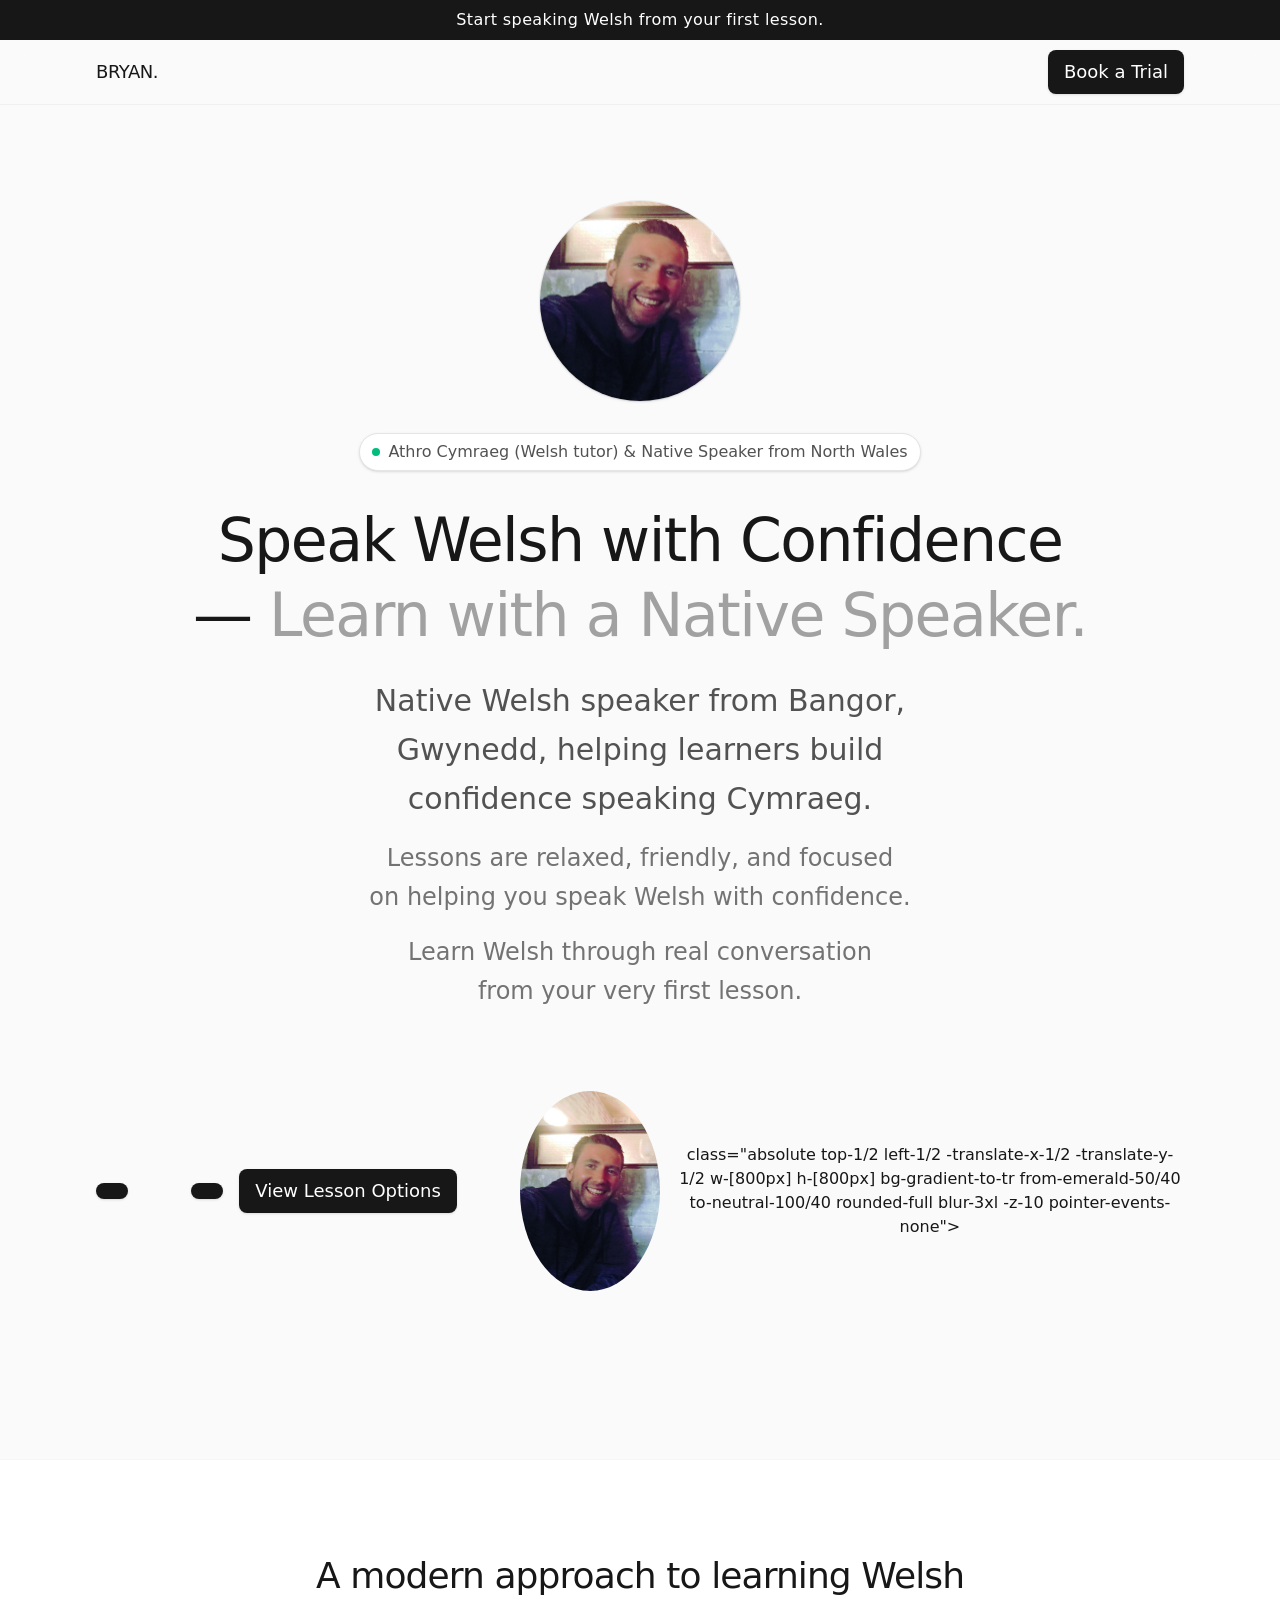
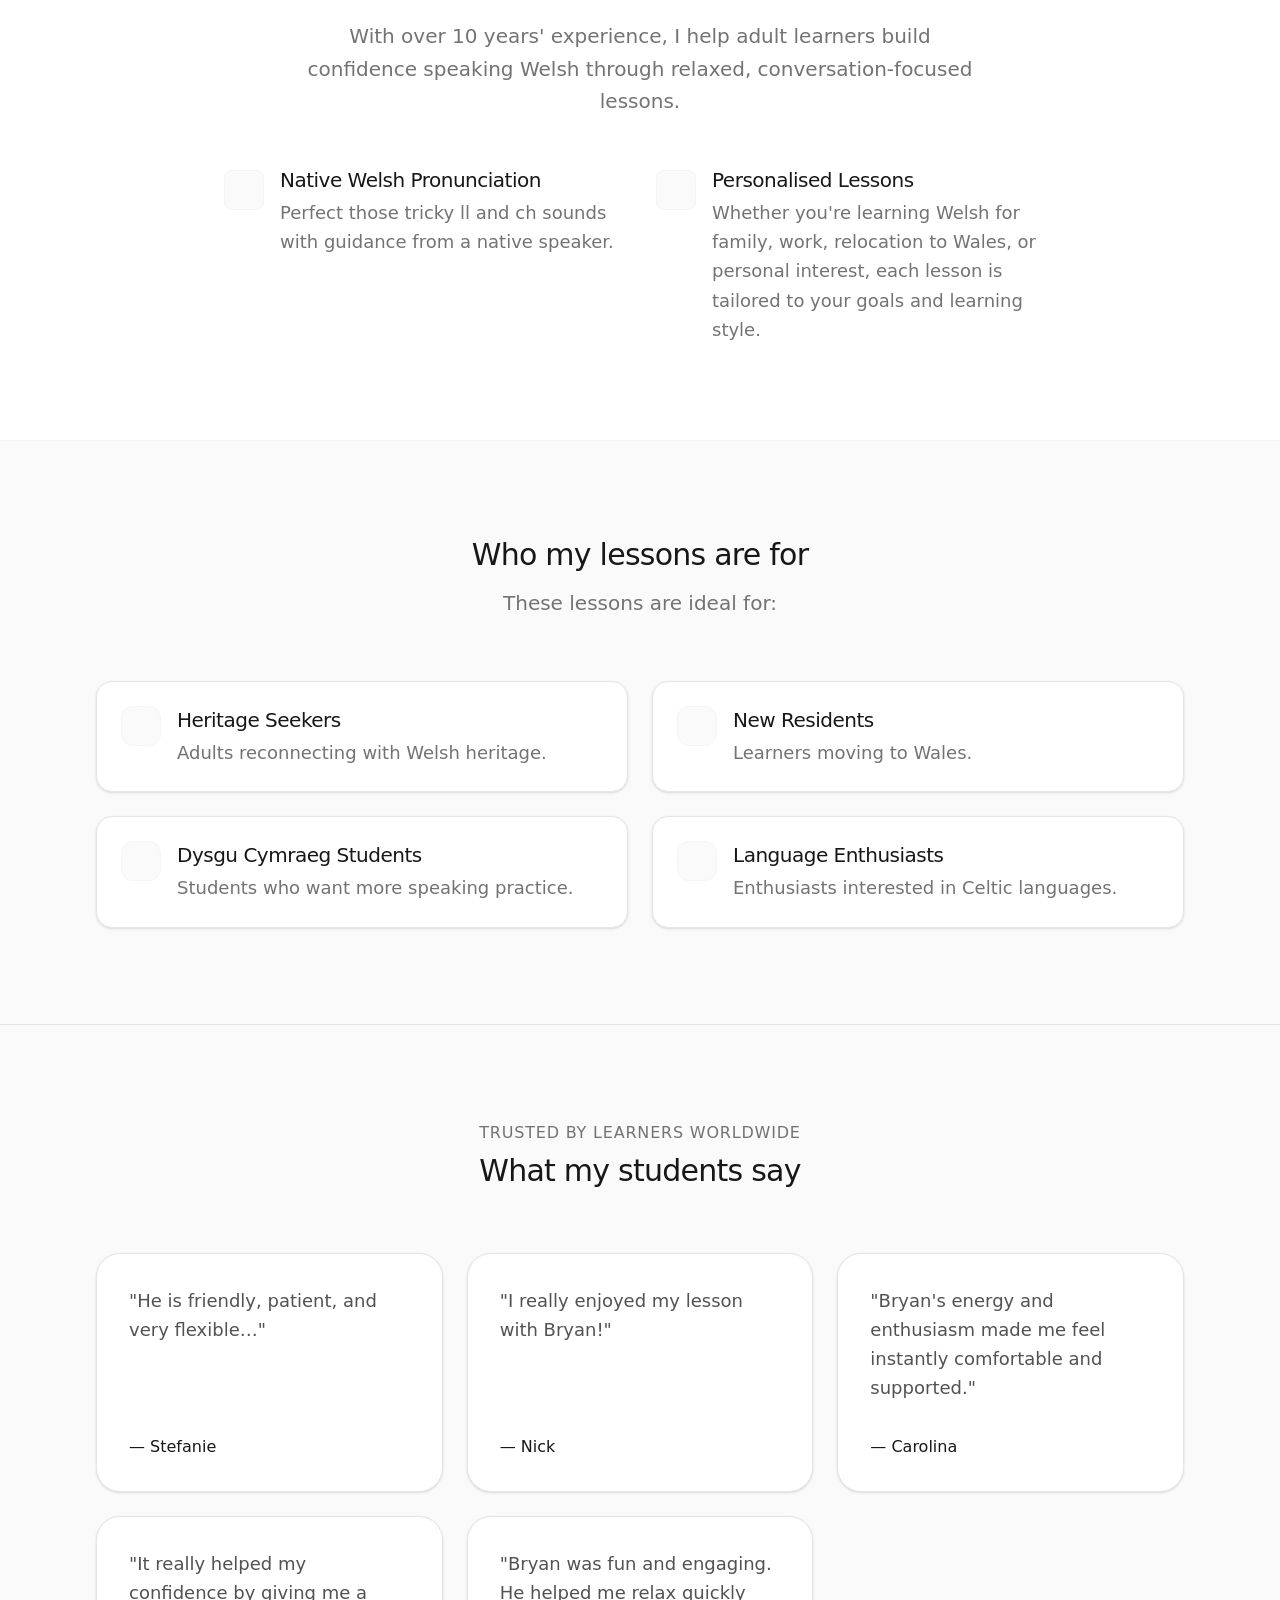
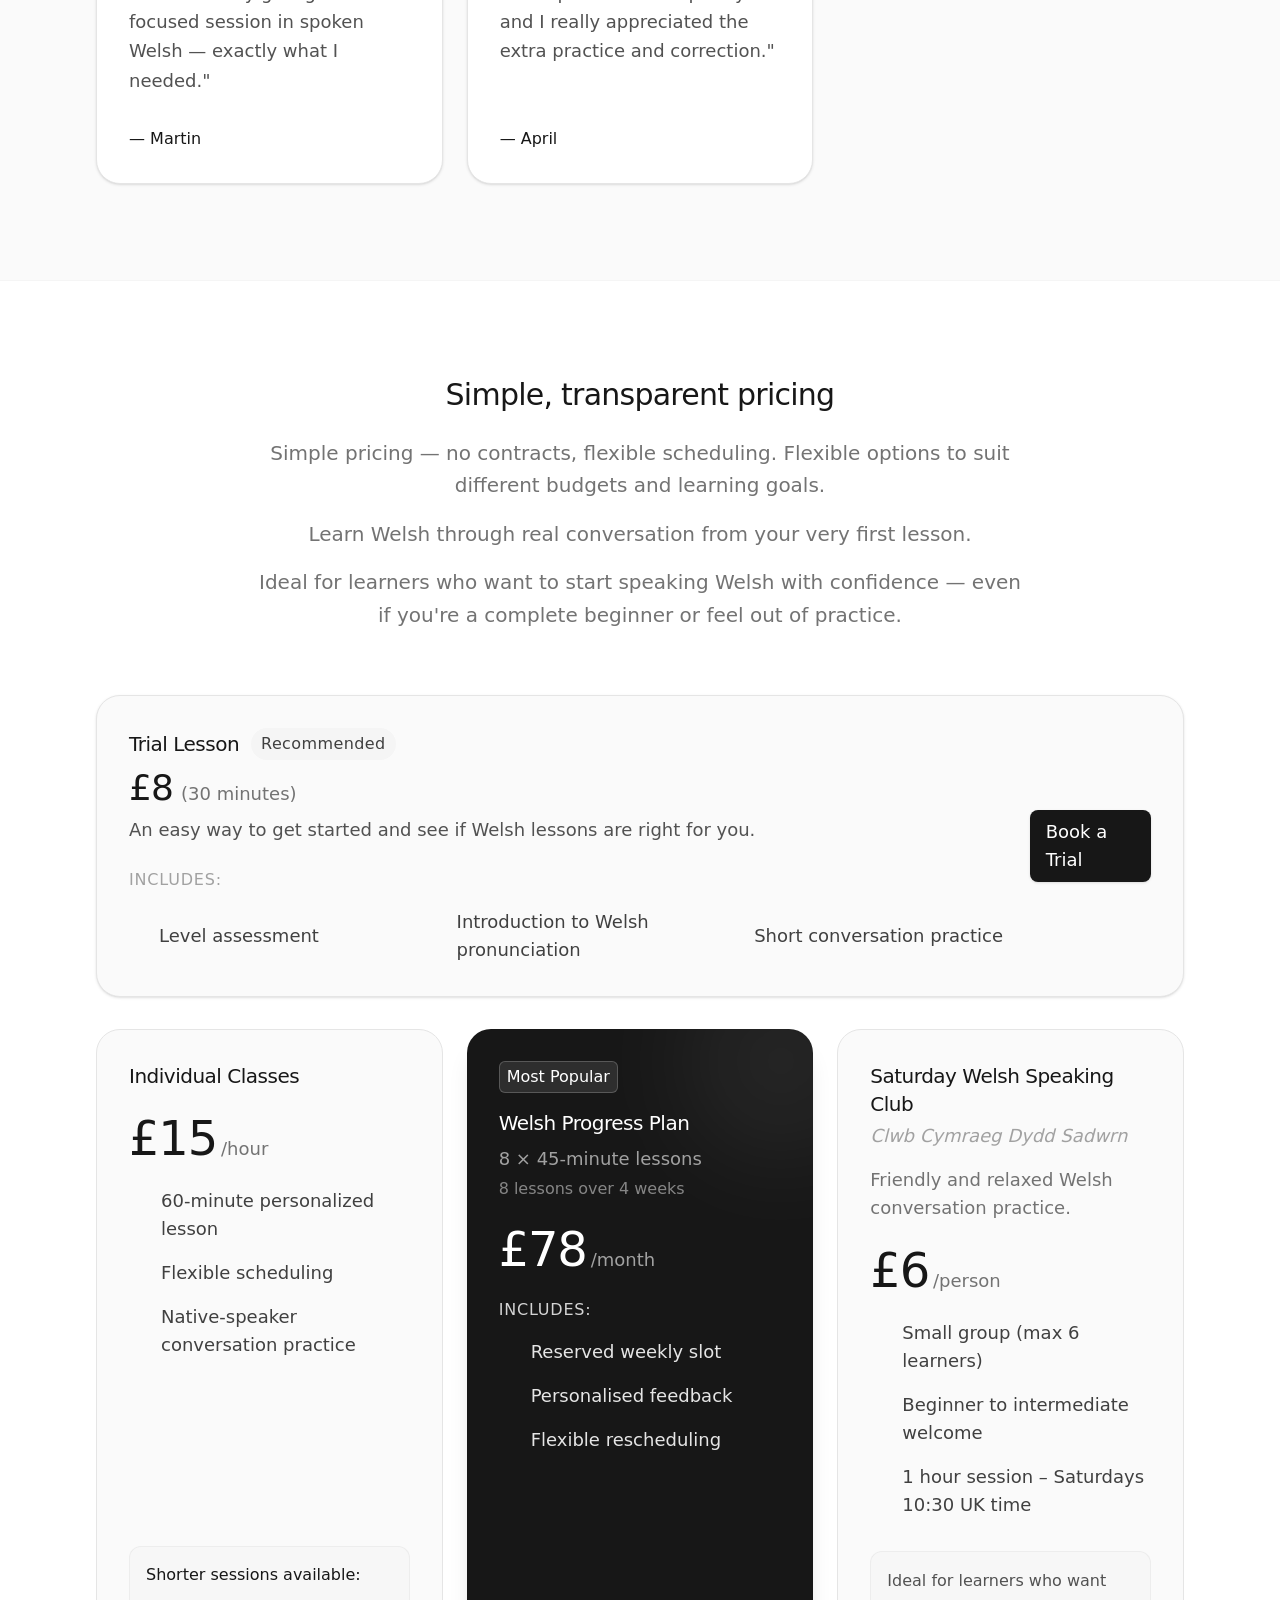
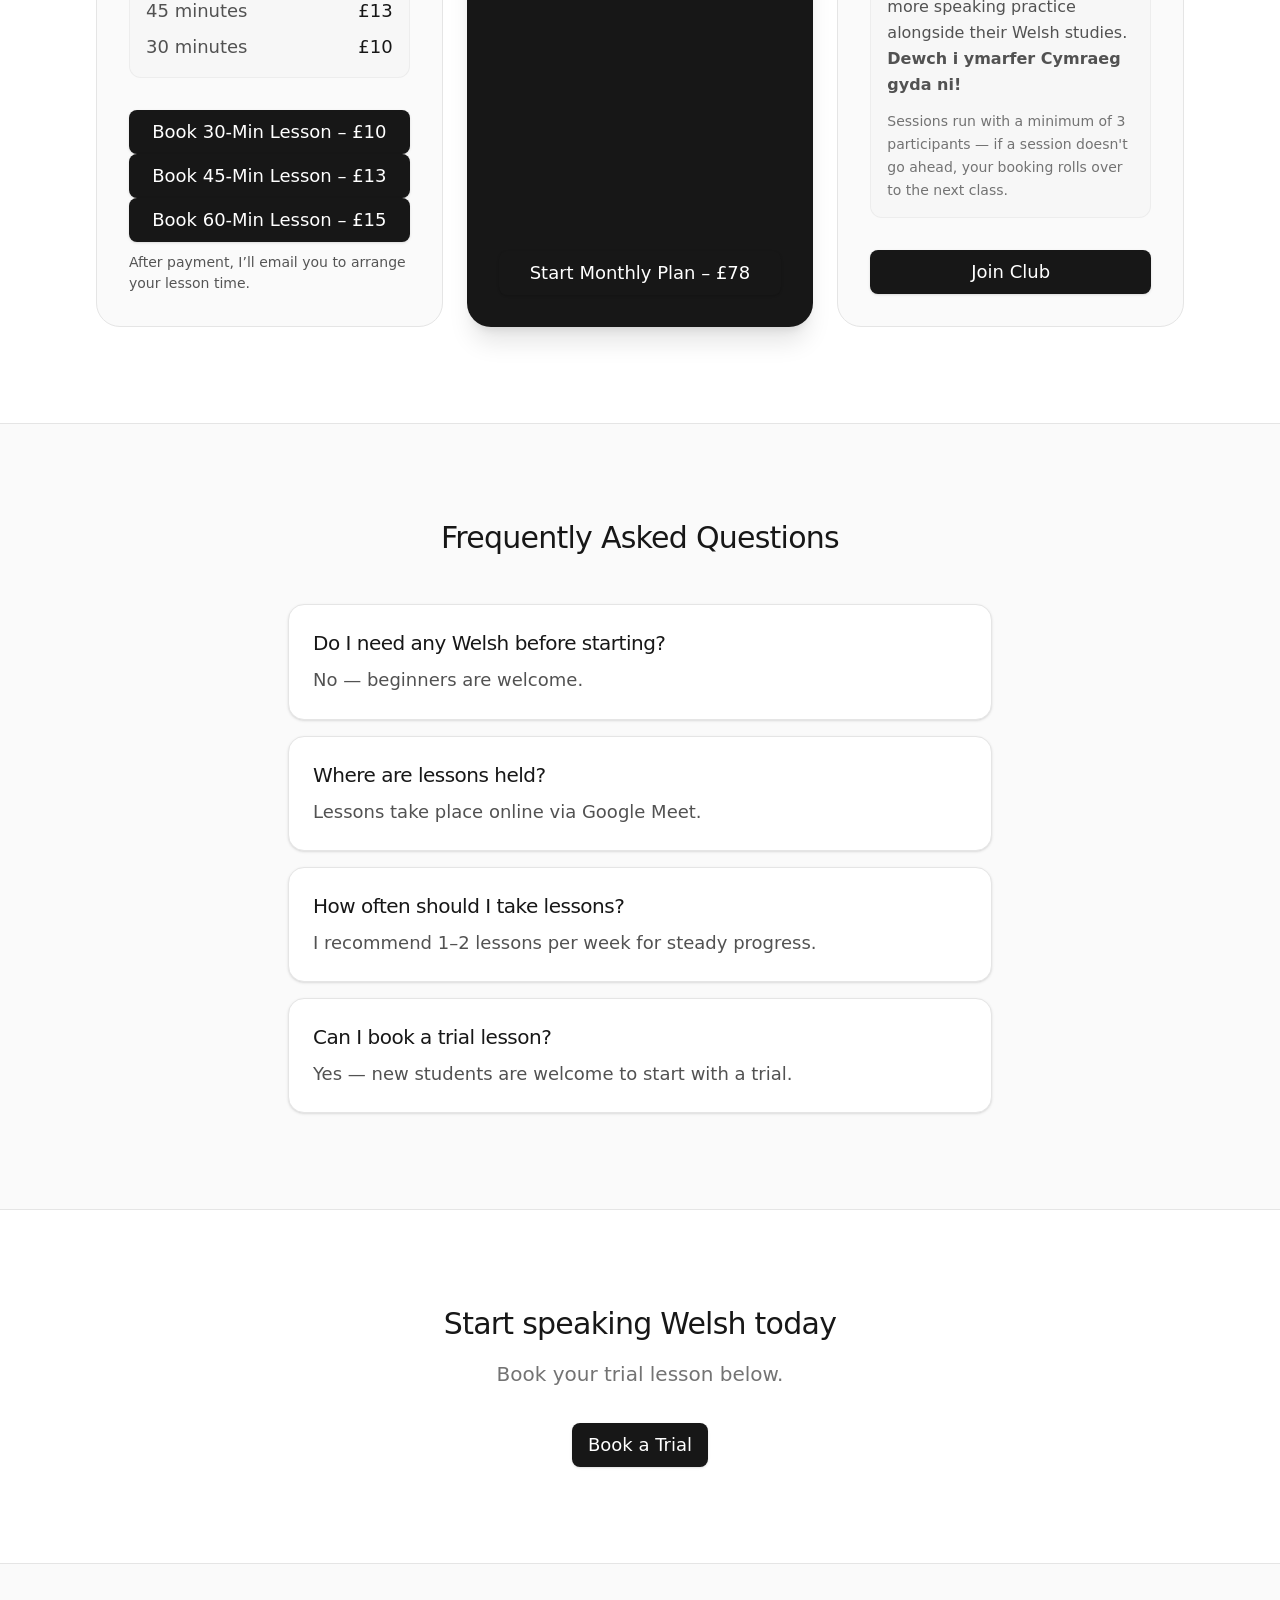
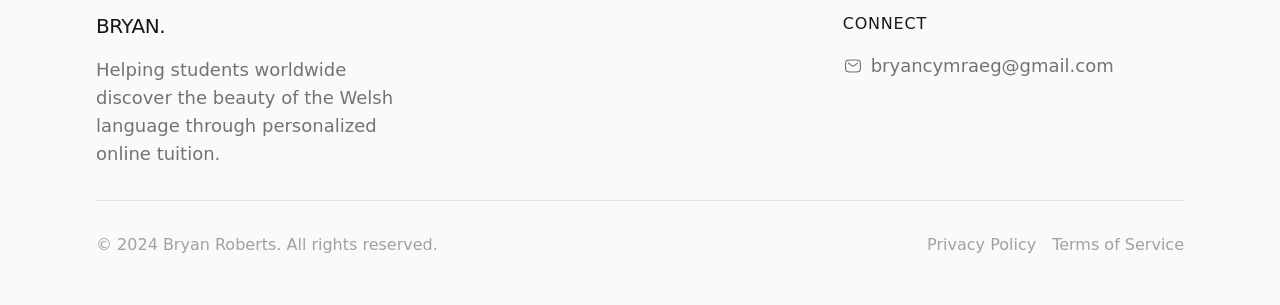
==== commit a5d62b93: "Update index.html" ====
--- a/index.html
+++ b/index.html
@@ -1,8 +1,13 @@
 <!DOCTYPE html>
 <!-- saved from url=(0079)https://agent-69beed3c3286e08157-%2Dsilver-banoffee-d1352b.netlify.app/#pricing -->
-<html lang="en"><head><link rel="stylesheet" href="main-Bp0i8Y7d.css"><meta http-equiv="Content-Type" content="text/html; charset=UTF-8"><meta name="viewport" content="width=device-width, initial-scale=1"><link rel="preload" as="image" href="bryan-profile.jpg"><title>Bryan | Learn Welsh Online</title><meta name="description" content="Learn Welsh with Bryan Roberts, a native Welsh speaker from Bangor, Gwynedd. Relaxed, conversation-focused lessons for all levels."><link rel="modulepreload" href="https://agent-69beed3c3286e08157--silver-banoffee-d1352b.netlify.app/assets/main-C28pWLp_.js"><link rel="modulepreload" href="https://agent-69beed3c3286e08157--silver-banoffee-d1352b.netlify.app/assets/index-BjUt6YyC.js"><link rel="stylesheet" href="./Bryan _ Learn Welsh Online_files/main-Bp0i8Y7d.css" type="text/css"></head><body><!--$--><div class="bg-[#FAFAFA] text-neutral-900 font-sans antialiased min-h-screen flex flex-col"><div class="bg-neutral-900 text-white px-4 py-2 text-center text-base font-normal tracking-wide">Start speaking Welsh from your first lesson.</div><header class="sticky top-0 z-50 bg-[#FAFAFA]/80 backdrop-blur-md border-b border-neutral-200/50"><div class="max-w-6xl mx-auto px-4 sm:px-6 lg:px-8 h-16 flex items-center justify-between"><div class="flex items-center gap-8"><a href="https://agent-69beed3c3286e08157--silver-banoffee-d1352b.netlify.app/#" class="text-lg font-medium tracking-tight uppercase">BRYAN.</a></div><div class="flex items-center gap-4"><a class="inline-flex items-center justify-center px-4 py-2 rounded-lg bg-neutral-900 text-white text-lg font-normal hover:bg-neutral-800 transition-colors shadow-sm" href="https://calendly.com/bryancymraeg/30min" target="_blank" rel="noopener">Book a Trial</a></div></div></header><main class="flex-grow"><section class="relative pt-24 pb-32 overflow-hidden"><div class="max-w-6xl mx-auto px-4 sm:px-6 lg:px-8 text-center flex flex-col items-center"><img src="bryan-profile.jpg" alt="Bryan Roberts" class="object-cover aspect-square shadow-sm mb-8 ring-1 ring-neutral-900/5" style="width:200px;border-radius:50%"><div class="inline-flex items-center gap-2 px-3 py-1.5 rounded-full border border-neutral-200 bg-white shadow-sm mb-8"><span class="flex h-2 w-2 rounded-full bg-emerald-500"></span><span class="text-base font-normal text-neutral-600">Athro Cymraeg (Welsh tutor) &amp; Native Speaker from North Wales</span></div><h1 class="text-5xl lg:text-6xl font-medium tracking-tight text-neutral-900 mb-6 max-w-5xl mx-auto text-balance leading-tight">Speak Welsh with Confidence —<!-- --> <span class="text-neutral-400">Learn with a Native Speaker.</span></h1><p class="text-2xl md:text-3xl text-neutral-600 mb-4 max-w-2xl mx-auto text-balance leading-relaxed">Native Welsh speaker from Bangor, Gwynedd, helping learners build confidence speaking Cymraeg.</p><p class="text-xl md:text-2xl text-neutral-500 mb-4 max-w-2xl mx-auto text-balance leading-relaxed">Lessons are relaxed, friendly, and focused on helping you speak Welsh with confidence.</p><p class="text-xl md:text-2xl text-neutral-500 mb-10 max-w-2xl mx-auto text-balance leading-relaxed">Learn Welsh through real conversation from your very first lesson.</p><div class="flex flex-col sm:flex-row items-center justify-center gap-4 w-full"><a class="inline-flex items-center justify-center px-4 py-2 rounded-lg bg-neutral-900 text-white text-lg font-normal hover:bg-neutral-800 transition-colors shadow-sm" href="https://agent-69beed3c3286e08157--silver-banoffee-d1352b.netlify.app/#pricing">
-View Lesson Options <img src="bryan-profile.jpg" alt="Bryan Roberts" style="width:200px; height:200px; border-radius:50%; margin:40px auto; display:block;">
-</a></div></div><div class="absolute top-1/2 left-1/2 -translate-x-1/2 -translate-y-1/2 w-[800px] h-[800px] bg-gradient-to-tr from-emerald-50/40 to-neutral-100/40 rounded-full blur-3xl -z-10 pointer-events-none"></div></section><section id="approach" class="py-24 bg-white border-y border-neutral-100"><div class="max-w-4xl mx-auto px-4 sm:px-6 lg:px-8"><div class="flex flex-col items-center text-center"><h2 class="text-3xl md:text-4xl font-medium tracking-tight mb-6">A modern approach to learning Welsh</h2><p class="text-xl text-neutral-500 mb-12 leading-relaxed max-w-2xl mx-auto">With over 10 years' experience, I help adult learners build confidence speaking Welsh through relaxed, conversation-focused lessons.</p><div class="grid grid-cols-1 md:grid-cols-2 gap-8 text-left w-full"><div class="flex items-start gap-4"><div class="flex-shrink-0 w-10 h-10 rounded-lg bg-neutral-50 border border-neutral-100 flex items-center justify-center mt-1"><iconify-icon icon="solar:microphone-linear" style="stroke-width:1.5" class="w-5 h-5 text-neutral-700 flex items-center justify-center"><template shadowrootmode="open"><style data-style="data-style">:host{display:inline-block;vertical-align:0}span,svg{display:block}</style></template></iconify-icon></div><div><h3 class="text-xl font-normal tracking-tight mb-1">Native Welsh Pronunciation</h3><p class="text-lg text-neutral-500 leading-relaxed">Perfect those tricky ll and ch sounds with guidance from a native speaker.</p></div></div><div class="flex items-start gap-4"><div class="flex-shrink-0 w-10 h-10 rounded-lg bg-neutral-50 border border-neutral-100 flex items-center justify-center mt-1"><iconify-icon icon="solar:book-linear" style="stroke-width:1.5" class="w-5 h-5 text-neutral-700 flex items-center justify-center"><template shadowrootmode="open"><style data-style="data-style">:host{display:inline-block;vertical-align:0}span,svg{display:block}</style></template></iconify-icon></div><div><h3 class="text-xl font-normal tracking-tight mb-1">Personalised Lessons</h3><p class="text-lg text-neutral-500 leading-relaxed">Whether you're learning Welsh for family, work, relocation to Wales, or personal interest, each lesson is tailored to your goals and learning style.</p></div></div></div></div></div></section><section id="audience" class="py-24"><div class="max-w-6xl mx-auto px-4 sm:px-6 lg:px-8"><div class="text-center mb-16"><h2 class="text-3xl font-medium tracking-tight mb-4">Who my lessons are for</h2><p class="text-xl text-neutral-500 max-w-2xl mx-auto">These lessons are ideal for:</p></div><div class="grid grid-cols-1 sm:grid-cols-2 gap-6"><div class="p-6 rounded-2xl bg-white border border-neutral-200 shadow-sm flex items-start gap-4 hover:shadow-md transition-shadow"><div class="w-10 h-10 rounded-xl bg-neutral-50 border border-neutral-100 flex items-center justify-center flex-shrink-0"><iconify-icon icon="solar:users-group-rounded-linear" style="stroke-width:1.5" class="w-5 h-5 text-neutral-700 flex items-center justify-center"><template shadowrootmode="open"><style data-style="data-style">:host{display:inline-block;vertical-align:0}span,svg{display:block}</style></template></iconify-icon></div><div><h3 class="text-xl font-normal tracking-tight mb-1">Heritage Seekers</h3><p class="text-lg text-neutral-500 leading-relaxed">Adults reconnecting with Welsh heritage.</p></div></div><div class="p-6 rounded-2xl bg-white border border-neutral-200 shadow-sm flex items-start gap-4 hover:shadow-md transition-shadow"><div class="w-10 h-10 rounded-xl bg-neutral-50 border border-neutral-100 flex items-center justify-center flex-shrink-0"><iconify-icon icon="solar:map-point-linear" style="stroke-width:1.5" class="w-5 h-5 text-neutral-700 flex items-center justify-center"><template shadowrootmode="open"><style data-style="data-style">:host{display:inline-block;vertical-align:0}span,svg{display:block}</style></template></iconify-icon></div><div><h3 class="text-xl font-normal tracking-tight mb-1">New Residents</h3><p class="text-lg text-neutral-500 leading-relaxed">Learners moving to Wales.</p></div></div><div class="p-6 rounded-2xl bg-white border border-neutral-200 shadow-sm flex items-start gap-4 hover:shadow-md transition-shadow"><div class="w-10 h-10 rounded-xl bg-neutral-50 border border-neutral-100 flex items-center justify-center flex-shrink-0"><iconify-icon icon="solar:chat-round-line-linear" style="stroke-width:1.5" class="w-5 h-5 text-neutral-700 flex items-center justify-center"><template shadowrootmode="open"><style data-style="data-style">:host{display:inline-block;vertical-align:0}span,svg{display:block}</style></template></iconify-icon></div><div><h3 class="text-xl font-normal tracking-tight mb-1">Dysgu Cymraeg Students</h3><p class="text-lg text-neutral-500 leading-relaxed">Students who want more speaking practice.</p></div></div><div class="p-6 rounded-2xl bg-white border border-neutral-200 shadow-sm flex items-start gap-4 hover:shadow-md transition-shadow"><div class="w-10 h-10 rounded-xl bg-neutral-50 border border-neutral-100 flex items-center justify-center flex-shrink-0"><iconify-icon icon="solar:bookmark-linear" style="stroke-width:1.5" class="w-5 h-5 text-neutral-700 flex items-center justify-center"><template shadowrootmode="open"><style data-style="data-style">:host{display:inline-block;vertical-align:0}span,svg{display:block}</style></template></iconify-icon></div><div><h3 class="text-xl font-normal tracking-tight mb-1">Language Enthusiasts</h3><p class="text-lg text-neutral-500 leading-relaxed">Enthusiasts interested in Celtic languages.</p></div></div></div></div></section><section id="testimonials" class="py-24 bg-[#FAFAFA] border-t border-neutral-200"><div class="max-w-6xl mx-auto px-4 sm:px-6 lg:px-8"><div class="text-center mb-16"><p class="text-base font-medium text-neutral-500 uppercase tracking-wider mb-2">Trusted by learners worldwide</p><h2 class="text-3xl font-medium tracking-tight mb-4">What my students say</h2></div><div class="grid grid-cols-1 md:grid-cols-2 lg:grid-cols-3 gap-6"><div class="p-8 rounded-3xl bg-white border border-neutral-200 shadow-sm flex flex-col justify-between hover:shadow-md transition-shadow"><p class="text-lg text-neutral-600 leading-relaxed mb-8">"He is friendly, patient, and very flexible…"</p><div class="flex items-center gap-3"><span class="text-base font-medium text-neutral-900">— Stefanie</span></div></div><div class="p-8 rounded-3xl bg-white border border-neutral-200 shadow-sm flex flex-col justify-between hover:shadow-md transition-shadow"><p class="text-lg text-neutral-600 leading-relaxed mb-8">"I really enjoyed my lesson with Bryan!"</p><div class="flex items-center gap-3"><span class="text-base font-medium text-neutral-900">— Nick</span></div></div><div class="p-8 rounded-3xl bg-white border border-neutral-200 shadow-sm flex flex-col justify-between hover:shadow-md transition-shadow"><p class="text-lg text-neutral-600 leading-relaxed mb-8">"Bryan's energy and enthusiasm made me feel instantly comfortable and supported."</p><div class="flex items-center gap-3"><span class="text-base font-medium text-neutral-900">— Carolina</span></div></div><div class="p-8 rounded-3xl bg-white border border-neutral-200 shadow-sm flex flex-col justify-between hover:shadow-md transition-shadow"><p class="text-lg text-neutral-600 leading-relaxed mb-8">"It really helped my confidence by giving me a focused session in spoken Welsh — exactly what I needed."</p><div class="flex items-center gap-3"><span class="text-base font-medium text-neutral-900">— Martin</span></div></div><div class="p-8 rounded-3xl bg-white border border-neutral-200 shadow-sm flex flex-col justify-between hover:shadow-md transition-shadow"><p class="text-lg text-neutral-600 leading-relaxed mb-8">"Bryan was fun and engaging. He helped me relax quickly and I really appreciated the extra practice and correction."</p><div class="flex items-center gap-3"><span class="text-base font-medium text-neutral-900">— April</span></div></div></div></div></section><section id="pricing" class="py-24 bg-white border-t border-neutral-100"><div class="max-w-6xl mx-auto px-4 sm:px-6 lg:px-8"><div class="text-center mb-16 max-w-3xl mx-auto"><h2 class="text-3xl font-medium tracking-tight mb-6">Simple, transparent pricing</h2><p class="text-xl text-neutral-500 mb-4 leading-relaxed">Simple pricing — no contracts, flexible scheduling. Flexible options to suit different budgets and learning goals.</p><p class="text-xl text-neutral-500 mb-4 leading-relaxed">Learn Welsh through real conversation from your very first lesson.</p><p class="text-xl text-neutral-500 leading-relaxed">Ideal for learners who want to start speaking Welsh with confidence — even if you're a complete beginner or feel out of practice.</p></div><div class="mb-8 p-6 sm:p-8 rounded-3xl bg-[#FAFAFA] border border-neutral-200 flex flex-col md:flex-row items-center justify-between gap-6 shadow-sm hover:shadow-md transition-shadow"><div class="w-full"><div class="inline-flex items-center gap-3 mb-2"><h3 class="text-xl font-medium tracking-tight text-neutral-900">Trial Lesson</h3><span class="px-2.5 py-1 rounded-full bg-neutral-100 text-neutral-700 text-base font-normal tracking-wide">Recommended</span></div><div class="flex items-baseline text-4xl font-medium tracking-tight text-neutral-900 mb-2">£8<span class="text-lg font-normal text-neutral-500 tracking-normal ml-2">(30 minutes)</span></div><p class="text-lg text-neutral-600 mb-6">An easy way to get started and see if Welsh lessons are right for you.</p><p class="text-base font-normal text-neutral-400 uppercase tracking-wider mb-4">Includes:</p><ul class="grid grid-cols-1 sm:grid-cols-3 gap-4 text-lg text-neutral-700"><li class="flex items-center gap-2.5"><iconify-icon icon="solar:check-circle-linear" style="stroke-width:1.5" class="w-5 h-5 text-neutral-900 flex-shrink-0 flex items-center justify-center"><template shadowrootmode="open"><style data-style="data-style">:host{display:inline-block;vertical-align:0}span,svg{display:block}</style></template></iconify-icon>Level assessment</li><li class="flex items-center gap-2.5"><iconify-icon icon="solar:check-circle-linear" style="stroke-width:1.5" class="w-5 h-5 text-neutral-900 flex-shrink-0 flex items-center justify-center"><template shadowrootmode="open"><style data-style="data-style">:host{display:inline-block;vertical-align:0}span,svg{display:block}</style></template></iconify-icon>Introduction to Welsh pronunciation</li><li class="flex items-center gap-2.5"><iconify-icon icon="solar:check-circle-linear" style="stroke-width:1.5" class="w-5 h-5 text-neutral-900 flex-shrink-0 flex items-center justify-center"><template shadowrootmode="open"><style data-style="data-style">:host{display:inline-block;vertical-align:0}span,svg{display:block}</style></template></iconify-icon>Short conversation practice</li></ul></div><a class="inline-flex items-center justify-center px-4 py-2 rounded-lg bg-neutral-900 text-white text-lg font-normal hover:bg-neutral-800 transition-colors shadow-sm" href="https://calendly.com/bryancymraeg/30min" target="_blank" rel="noopener">
+<html lang="en"><head><link rel="stylesheet" href="main-Bp0i8Y7d.css"><meta http-equiv="Content-Type" content="text/html; charset=UTF-8"><meta name="viewport" content="width=device-width, initial-scale=1"><link rel="preload" as="image" href="bryan-profile.jpg"><title>Bryan | Learn Welsh Online</title><meta name="description" content="Learn Welsh with Bryan Roberts, a native Welsh speaker from Bangor, Gwynedd. Relaxed, conversation-focused lessons for all levels."><link rel="modulepreload" href="https://agent-69beed3c3286e08157--silver-banoffee-d1352b.netlify.app/assets/main-C28pWLp_.js"><link rel="modulepreload" href="https://agent-69beed3c3286e08157--silver-banoffee-d1352b.netlify.app/assets/index-BjUt6YyC.js"><link rel="stylesheet" href="./Bryan _ Learn Welsh Online_files/main-Bp0i8Y7d.css" type="text/css"></head><body><!--$--><div class="bg-[#FAFAFA] text-neutral-900 font-sans antialiased min-h-screen flex flex-col"><div class="bg-neutral-900 text-white px-4 py-2 text-center text-base font-normal tracking-wide">Start speaking Welsh from your first lesson.</div><header class="sticky top-0 z-50 bg-[#FAFAFA]/80 backdrop-blur-md border-b border-neutral-200/50"><div class="max-w-6xl mx-auto px-4 sm:px-6 lg:px-8 h-16 flex items-center justify-between"><div class="flex items-center gap-8"><a href="https://agent-69beed3c3286e08157--silver-banoffee-d1352b.netlify.app/#" class="text-lg font-medium tracking-tight uppercase">BRYAN.</a></div><div class="flex items-center gap-4"><a class="inline-flex items-center justify-center px-4 py-2 rounded-lg bg-neutral-900 text-white text-lg font-normal hover:bg-neutral-800 transition-colors shadow-sm" href="https://www.paypal.com/ncp/payment/PEL8EBM3PYYAG" target="_blank" rel="noopener">Book a Trial</a></div></div></header><main class="flex-grow"><section class="relative pt-24 pb-32 overflow-hidden"><div class="max-w-6xl mx-auto px-4 sm:px-6 lg:px-8 text-center flex flex-col items-center"><img src="bryan-profile.jpg" alt="Bryan Roberts" class="object-cover aspect-square shadow-sm mb-8 ring-1 ring-neutral-900/5" style="width:200px;border-radius:50%"><div class="inline-flex items-center gap-2 px-3 py-1.5 rounded-full border border-neutral-200 bg-white shadow-sm mb-8"><span class="flex h-2 w-2 rounded-full bg-emerald-500"></span><span class="text-base font-normal text-neutral-600">Athro Cymraeg (Welsh tutor) &amp; Native Speaker from North Wales</span></div><h1 class="text-5xl lg:text-6xl font-medium tracking-tight text-neutral-900 mb-6 max-w-5xl mx-auto text-balance leading-tight">Speak Welsh with Confidence —<!-- --> <span class="text-neutral-400">Learn with a Native Speaker.</span></h1><p class="text-2xl md:text-3xl text-neutral-600 mb-4 max-w-2xl mx-auto text-balance leading-relaxed">Native Welsh speaker from Bangor, Gwynedd, helping learners build confidence speaking Cymraeg.</p><p class="text-xl md:text-2xl text-neutral-500 mb-4 max-w-2xl mx-auto text-balance leading-relaxed">Lessons are relaxed, friendly, and focused on helping you speak Welsh with confidence.</p><p class="text-xl md:text-2xl text-neutral-500 mb-10 max-w-2xl mx-auto text-balance leading-relaxed">Learn Welsh through real conversation from your very first lesson.</p><div class="flex flex-col sm:flex-row items-center justify-center gap-4 w-full"><a class="inline-flex items-center justify-center px-4 py-2 rounded-lg bg-neutral-900 text-white text-lg font-normal hover:bg-neutral-800 transition-colors shadow-sm" href="https://agent-69beed3c3286e08157--silver-banoffee-d1352b.netlify.app/#pricing">
+<div class="flex flex-col sm:flex-row items-center justify-center gap-4 w-full">
+  <a class="inline-flex items-center justify-center px-4 py-2 rounded-lg bg-neutral-900 text-white text-lg font-normal hover:bg-neutral-800 transition-colors shadow-sm" href="#pricing">
+    View Lesson Options
+  </a>
+</div>
+
+<img src="bryan-profile.jpg" alt="Bryan Roberts" style="width:200px; height:200px; border-radius:50%; margin:40px auto; display:block;"> class="absolute top-1/2 left-1/2 -translate-x-1/2 -translate-y-1/2 w-[800px] h-[800px] bg-gradient-to-tr from-emerald-50/40 to-neutral-100/40 rounded-full blur-3xl -z-10 pointer-events-none"></div></section><section id="approach" class="py-24 bg-white border-y border-neutral-100"><div class="max-w-4xl mx-auto px-4 sm:px-6 lg:px-8"><div class="flex flex-col items-center text-center"><h2 class="text-3xl md:text-4xl font-medium tracking-tight mb-6">A modern approach to learning Welsh</h2><p class="text-xl text-neutral-500 mb-12 leading-relaxed max-w-2xl mx-auto">With over 10 years' experience, I help adult learners build confidence speaking Welsh through relaxed, conversation-focused lessons.</p><div class="grid grid-cols-1 md:grid-cols-2 gap-8 text-left w-full"><div class="flex items-start gap-4"><div class="flex-shrink-0 w-10 h-10 rounded-lg bg-neutral-50 border border-neutral-100 flex items-center justify-center mt-1"><iconify-icon icon="solar:microphone-linear" style="stroke-width:1.5" class="w-5 h-5 text-neutral-700 flex items-center justify-center"><template shadowrootmode="open"><style data-style="data-style">:host{display:inline-block;vertical-align:0}span,svg{display:block}</style></template></iconify-icon></div><div><h3 class="text-xl font-normal tracking-tight mb-1">Native Welsh Pronunciation</h3><p class="text-lg text-neutral-500 leading-relaxed">Perfect those tricky ll and ch sounds with guidance from a native speaker.</p></div></div><div class="flex items-start gap-4"><div class="flex-shrink-0 w-10 h-10 rounded-lg bg-neutral-50 border border-neutral-100 flex items-center justify-center mt-1"><iconify-icon icon="solar:book-linear" style="stroke-width:1.5" class="w-5 h-5 text-neutral-700 flex items-center justify-center"><template shadowrootmode="open"><style data-style="data-style">:host{display:inline-block;vertical-align:0}span,svg{display:block}</style></template></iconify-icon></div><div><h3 class="text-xl font-normal tracking-tight mb-1">Personalised Lessons</h3><p class="text-lg text-neutral-500 leading-relaxed">Whether you're learning Welsh for family, work, relocation to Wales, or personal interest, each lesson is tailored to your goals and learning style.</p></div></div></div></div></div></section><section id="audience" class="py-24"><div class="max-w-6xl mx-auto px-4 sm:px-6 lg:px-8"><div class="text-center mb-16"><h2 class="text-3xl font-medium tracking-tight mb-4">Who my lessons are for</h2><p class="text-xl text-neutral-500 max-w-2xl mx-auto">These lessons are ideal for:</p></div><div class="grid grid-cols-1 sm:grid-cols-2 gap-6"><div class="p-6 rounded-2xl bg-white border border-neutral-200 shadow-sm flex items-start gap-4 hover:shadow-md transition-shadow"><div class="w-10 h-10 rounded-xl bg-neutral-50 border border-neutral-100 flex items-center justify-center flex-shrink-0"><iconify-icon icon="solar:users-group-rounded-linear" style="stroke-width:1.5" class="w-5 h-5 text-neutral-700 flex items-center justify-center"><template shadowrootmode="open"><style data-style="data-style">:host{display:inline-block;vertical-align:0}span,svg{display:block}</style></template></iconify-icon></div><div><h3 class="text-xl font-normal tracking-tight mb-1">Heritage Seekers</h3><p class="text-lg text-neutral-500 leading-relaxed">Adults reconnecting with Welsh heritage.</p></div></div><div class="p-6 rounded-2xl bg-white border border-neutral-200 shadow-sm flex items-start gap-4 hover:shadow-md transition-shadow"><div class="w-10 h-10 rounded-xl bg-neutral-50 border border-neutral-100 flex items-center justify-center flex-shrink-0"><iconify-icon icon="solar:map-point-linear" style="stroke-width:1.5" class="w-5 h-5 text-neutral-700 flex items-center justify-center"><template shadowrootmode="open"><style data-style="data-style">:host{display:inline-block;vertical-align:0}span,svg{display:block}</style></template></iconify-icon></div><div><h3 class="text-xl font-normal tracking-tight mb-1">New Residents</h3><p class="text-lg text-neutral-500 leading-relaxed">Learners moving to Wales.</p></div></div><div class="p-6 rounded-2xl bg-white border border-neutral-200 shadow-sm flex items-start gap-4 hover:shadow-md transition-shadow"><div class="w-10 h-10 rounded-xl bg-neutral-50 border border-neutral-100 flex items-center justify-center flex-shrink-0"><iconify-icon icon="solar:chat-round-line-linear" style="stroke-width:1.5" class="w-5 h-5 text-neutral-700 flex items-center justify-center"><template shadowrootmode="open"><style data-style="data-style">:host{display:inline-block;vertical-align:0}span,svg{display:block}</style></template></iconify-icon></div><div><h3 class="text-xl font-normal tracking-tight mb-1">Dysgu Cymraeg Students</h3><p class="text-lg text-neutral-500 leading-relaxed">Students who want more speaking practice.</p></div></div><div class="p-6 rounded-2xl bg-white border border-neutral-200 shadow-sm flex items-start gap-4 hover:shadow-md transition-shadow"><div class="w-10 h-10 rounded-xl bg-neutral-50 border border-neutral-100 flex items-center justify-center flex-shrink-0"><iconify-icon icon="solar:bookmark-linear" style="stroke-width:1.5" class="w-5 h-5 text-neutral-700 flex items-center justify-center"><template shadowrootmode="open"><style data-style="data-style">:host{display:inline-block;vertical-align:0}span,svg{display:block}</style></template></iconify-icon></div><div><h3 class="text-xl font-normal tracking-tight mb-1">Language Enthusiasts</h3><p class="text-lg text-neutral-500 leading-relaxed">Enthusiasts interested in Celtic languages.</p></div></div></div></div></section><section id="testimonials" class="py-24 bg-[#FAFAFA] border-t border-neutral-200"><div class="max-w-6xl mx-auto px-4 sm:px-6 lg:px-8"><div class="text-center mb-16"><p class="text-base font-medium text-neutral-500 uppercase tracking-wider mb-2">Trusted by learners worldwide</p><h2 class="text-3xl font-medium tracking-tight mb-4">What my students say</h2></div><div class="grid grid-cols-1 md:grid-cols-2 lg:grid-cols-3 gap-6"><div class="p-8 rounded-3xl bg-white border border-neutral-200 shadow-sm flex flex-col justify-between hover:shadow-md transition-shadow"><p class="text-lg text-neutral-600 leading-relaxed mb-8">"He is friendly, patient, and very flexible…"</p><div class="flex items-center gap-3"><span class="text-base font-medium text-neutral-900">— Stefanie</span></div></div><div class="p-8 rounded-3xl bg-white border border-neutral-200 shadow-sm flex flex-col justify-between hover:shadow-md transition-shadow"><p class="text-lg text-neutral-600 leading-relaxed mb-8">"I really enjoyed my lesson with Bryan!"</p><div class="flex items-center gap-3"><span class="text-base font-medium text-neutral-900">— Nick</span></div></div><div class="p-8 rounded-3xl bg-white border border-neutral-200 shadow-sm flex flex-col justify-between hover:shadow-md transition-shadow"><p class="text-lg text-neutral-600 leading-relaxed mb-8">"Bryan's energy and enthusiasm made me feel instantly comfortable and supported."</p><div class="flex items-center gap-3"><span class="text-base font-medium text-neutral-900">— Carolina</span></div></div><div class="p-8 rounded-3xl bg-white border border-neutral-200 shadow-sm flex flex-col justify-between hover:shadow-md transition-shadow"><p class="text-lg text-neutral-600 leading-relaxed mb-8">"It really helped my confidence by giving me a focused session in spoken Welsh — exactly what I needed."</p><div class="flex items-center gap-3"><span class="text-base font-medium text-neutral-900">— Martin</span></div></div><div class="p-8 rounded-3xl bg-white border border-neutral-200 shadow-sm flex flex-col justify-between hover:shadow-md transition-shadow"><p class="text-lg text-neutral-600 leading-relaxed mb-8">"Bryan was fun and engaging. He helped me relax quickly and I really appreciated the extra practice and correction."</p><div class="flex items-center gap-3"><span class="text-base font-medium text-neutral-900">— April</span></div></div></div></div></section><section id="pricing" class="py-24 bg-white border-t border-neutral-100"><div class="max-w-6xl mx-auto px-4 sm:px-6 lg:px-8"><div class="text-center mb-16 max-w-3xl mx-auto"><h2 class="text-3xl font-medium tracking-tight mb-6">Simple, transparent pricing</h2><p class="text-xl text-neutral-500 mb-4 leading-relaxed">Simple pricing — no contracts, flexible scheduling. Flexible options to suit different budgets and learning goals.</p><p class="text-xl text-neutral-500 mb-4 leading-relaxed">Learn Welsh through real conversation from your very first lesson.</p><p class="text-xl text-neutral-500 leading-relaxed">Ideal for learners who want to start speaking Welsh with confidence — even if you're a complete beginner or feel out of practice.</p></div><div class="mb-8 p-6 sm:p-8 rounded-3xl bg-[#FAFAFA] border border-neutral-200 flex flex-col md:flex-row items-center justify-between gap-6 shadow-sm hover:shadow-md transition-shadow"><div class="w-full"><div class="inline-flex items-center gap-3 mb-2"><h3 class="text-xl font-medium tracking-tight text-neutral-900">Trial Lesson</h3><span class="px-2.5 py-1 rounded-full bg-neutral-100 text-neutral-700 text-base font-normal tracking-wide">Recommended</span></div><div class="flex items-baseline text-4xl font-medium tracking-tight text-neutral-900 mb-2">£8<span class="text-lg font-normal text-neutral-500 tracking-normal ml-2">(30 minutes)</span></div><p class="text-lg text-neutral-600 mb-6">An easy way to get started and see if Welsh lessons are right for you.</p><p class="text-base font-normal text-neutral-400 uppercase tracking-wider mb-4">Includes:</p><ul class="grid grid-cols-1 sm:grid-cols-3 gap-4 text-lg text-neutral-700"><li class="flex items-center gap-2.5"><iconify-icon icon="solar:check-circle-linear" style="stroke-width:1.5" class="w-5 h-5 text-neutral-900 flex-shrink-0 flex items-center justify-center"><template shadowrootmode="open"><style data-style="data-style">:host{display:inline-block;vertical-align:0}span,svg{display:block}</style></template></iconify-icon>Level assessment</li><li class="flex items-center gap-2.5"><iconify-icon icon="solar:check-circle-linear" style="stroke-width:1.5" class="w-5 h-5 text-neutral-900 flex-shrink-0 flex items-center justify-center"><template shadowrootmode="open"><style data-style="data-style">:host{display:inline-block;vertical-align:0}span,svg{display:block}</style></template></iconify-icon>Introduction to Welsh pronunciation</li><li class="flex items-center gap-2.5"><iconify-icon icon="solar:check-circle-linear" style="stroke-width:1.5" class="w-5 h-5 text-neutral-900 flex-shrink-0 flex items-center justify-center"><template shadowrootmode="open"><style data-style="data-style">:host{display:inline-block;vertical-align:0}span,svg{display:block}</style></template></iconify-icon>Short conversation practice</li></ul></div><a class="inline-flex items-center justify-center px-4 py-2 rounded-lg bg-neutral-900 text-white text-lg font-normal hover:bg-neutral-800 transition-colors shadow-sm" href="https://calendly.com/bryancymraeg/30min" target="_blank" rel="noopener">
 Book a Trial
 </a></div><div class="grid grid-cols-1 lg:grid-cols-3 gap-6 items-stretch"><div class="rounded-3xl p-8 bg-[#FAFAFA] border border-neutral-200 flex flex-col h-full"><h3 class="text-xl font-normal tracking-tight mb-6">Individual Classes</h3><div class="mb-6 flex items-baseline text-5xl font-medium tracking-tight">£15<span class="text-lg font-normal text-neutral-500 tracking-normal ml-1">/hour</span></div><ul class="space-y-4 mb-6 flex-grow"><li class="flex items-start gap-3 text-lg text-neutral-700"><iconify-icon icon="solar:check-circle-linear" style="stroke-width:1.5" class="w-5 h-5 text-neutral-900 flex-shrink-0 mt-0.5 flex items-center justify-center"><template shadowrootmode="open"><style data-style="data-style">:host{display:inline-block;vertical-align:0}span,svg{display:block}</style></template></iconify-icon>60-minute personalized lesson</li><li class="flex items-start gap-3 text-lg text-neutral-700"><iconify-icon icon="solar:check-circle-linear" style="stroke-width:1.5" class="w-5 h-5 text-neutral-900 flex-shrink-0 mt-0.5 flex items-center justify-center"><template shadowrootmode="open"><style data-style="data-style">:host{display:inline-block;vertical-align:0}span,svg{display:block}</style></template></iconify-icon>Flexible scheduling</li><li class="flex items-start gap-3 text-lg text-neutral-700"><iconify-icon icon="solar:check-circle-linear" style="stroke-width:1.5" class="w-5 h-5 text-neutral-900 flex-shrink-0 mt-0.5 flex items-center justify-center"><template shadowrootmode="open"><style data-style="data-style">:host{display:inline-block;vertical-align:0}span,svg{display:block}</style></template></iconify-icon>Native-speaker conversation practice</li></ul><div class="mb-8 p-4 rounded-xl bg-neutral-100/60 border border-neutral-200/60"><p class="text-base font-normal text-neutral-900 mb-2.5">Shorter sessions available:</p><div class="space-y-2 text-lg text-neutral-600"><div class="flex justify-between items-center"><span>45 minutes</span><span class="font-normal text-neutral-900">£13</span></div><div class="flex justify-between items-center"><span>30 minutes</span><span class="font-normal text-neutral-900">£10</span></div></div></div><a class="inline-flex items-center justify-center px-4 py-2 rounded-lg bg-neutral-900 text-white text-lg font-normal hover:bg-neutral-800 transition-colors shadow-sm" href="https://www.paypal.com/ncp/payment/C4NX9Q3DBQ5GC" target="_blank" rel="noopener">
 Book 30-Min Lesson – £10
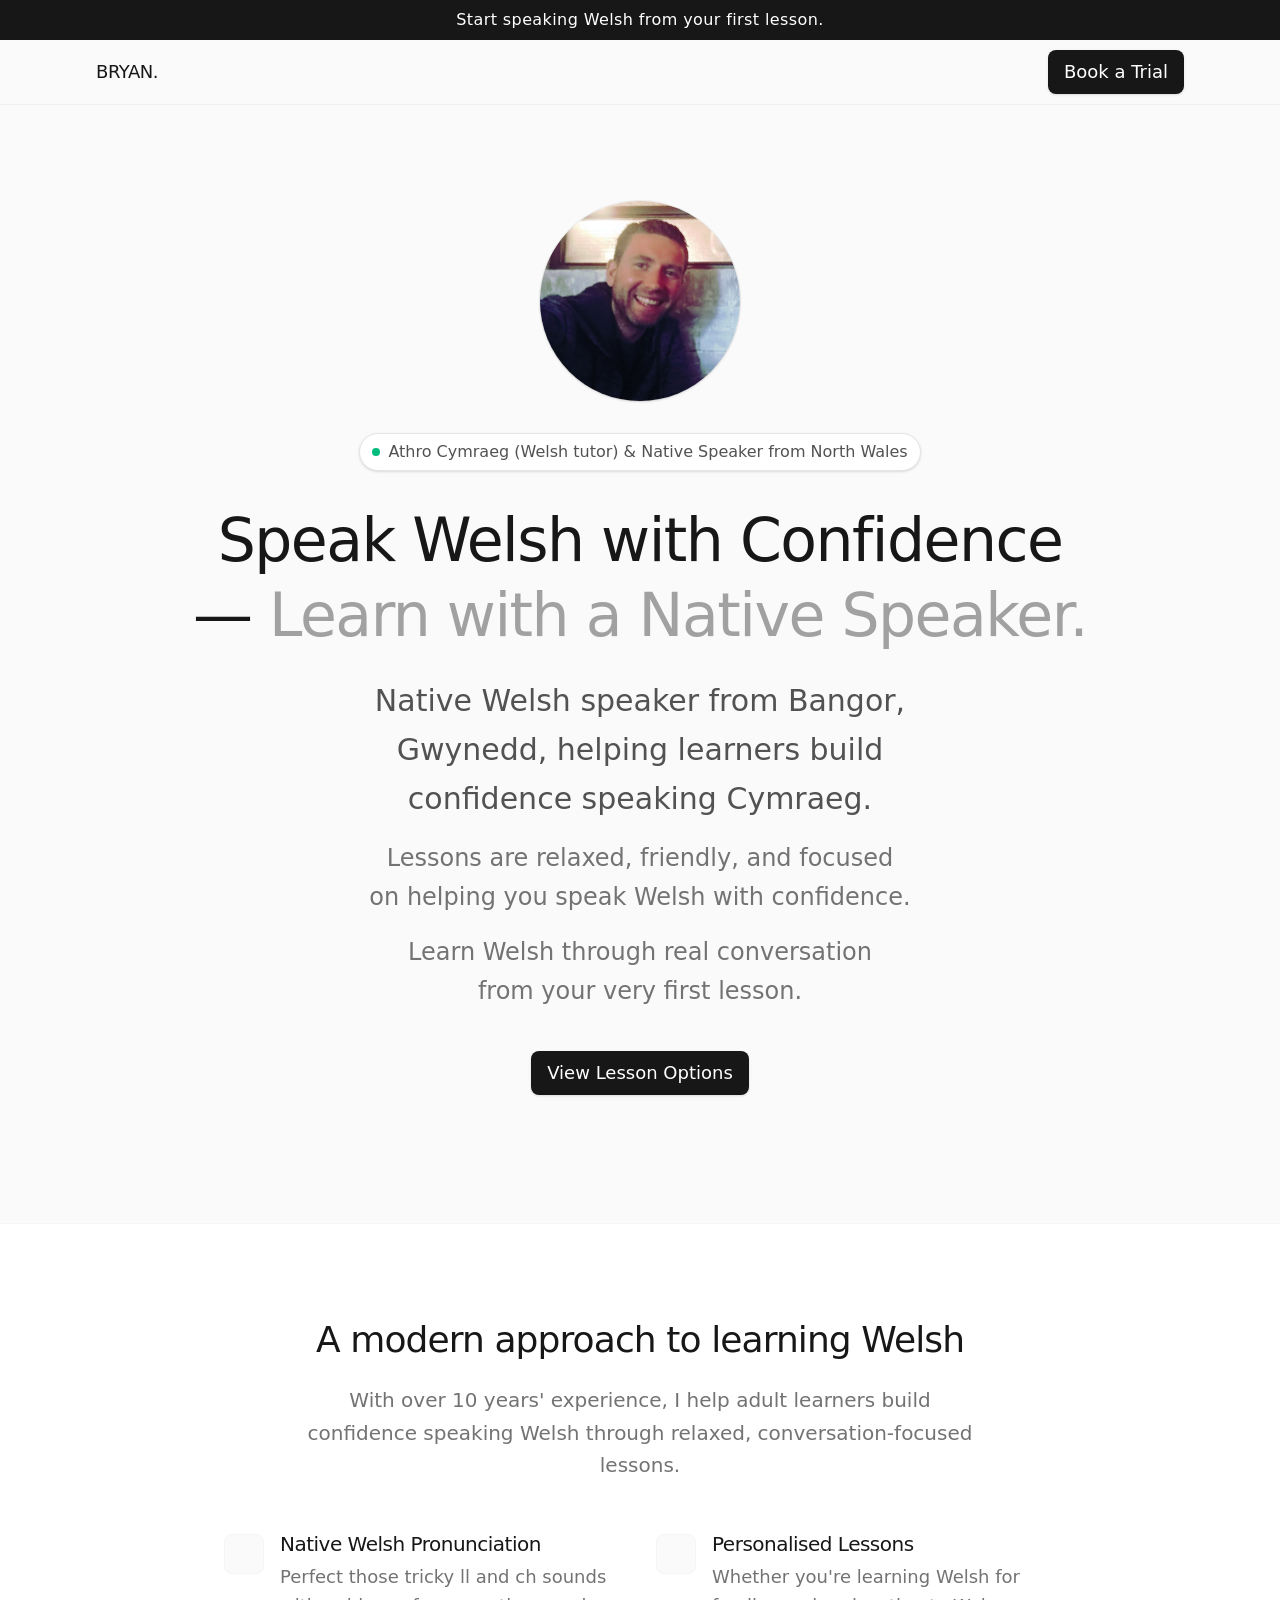
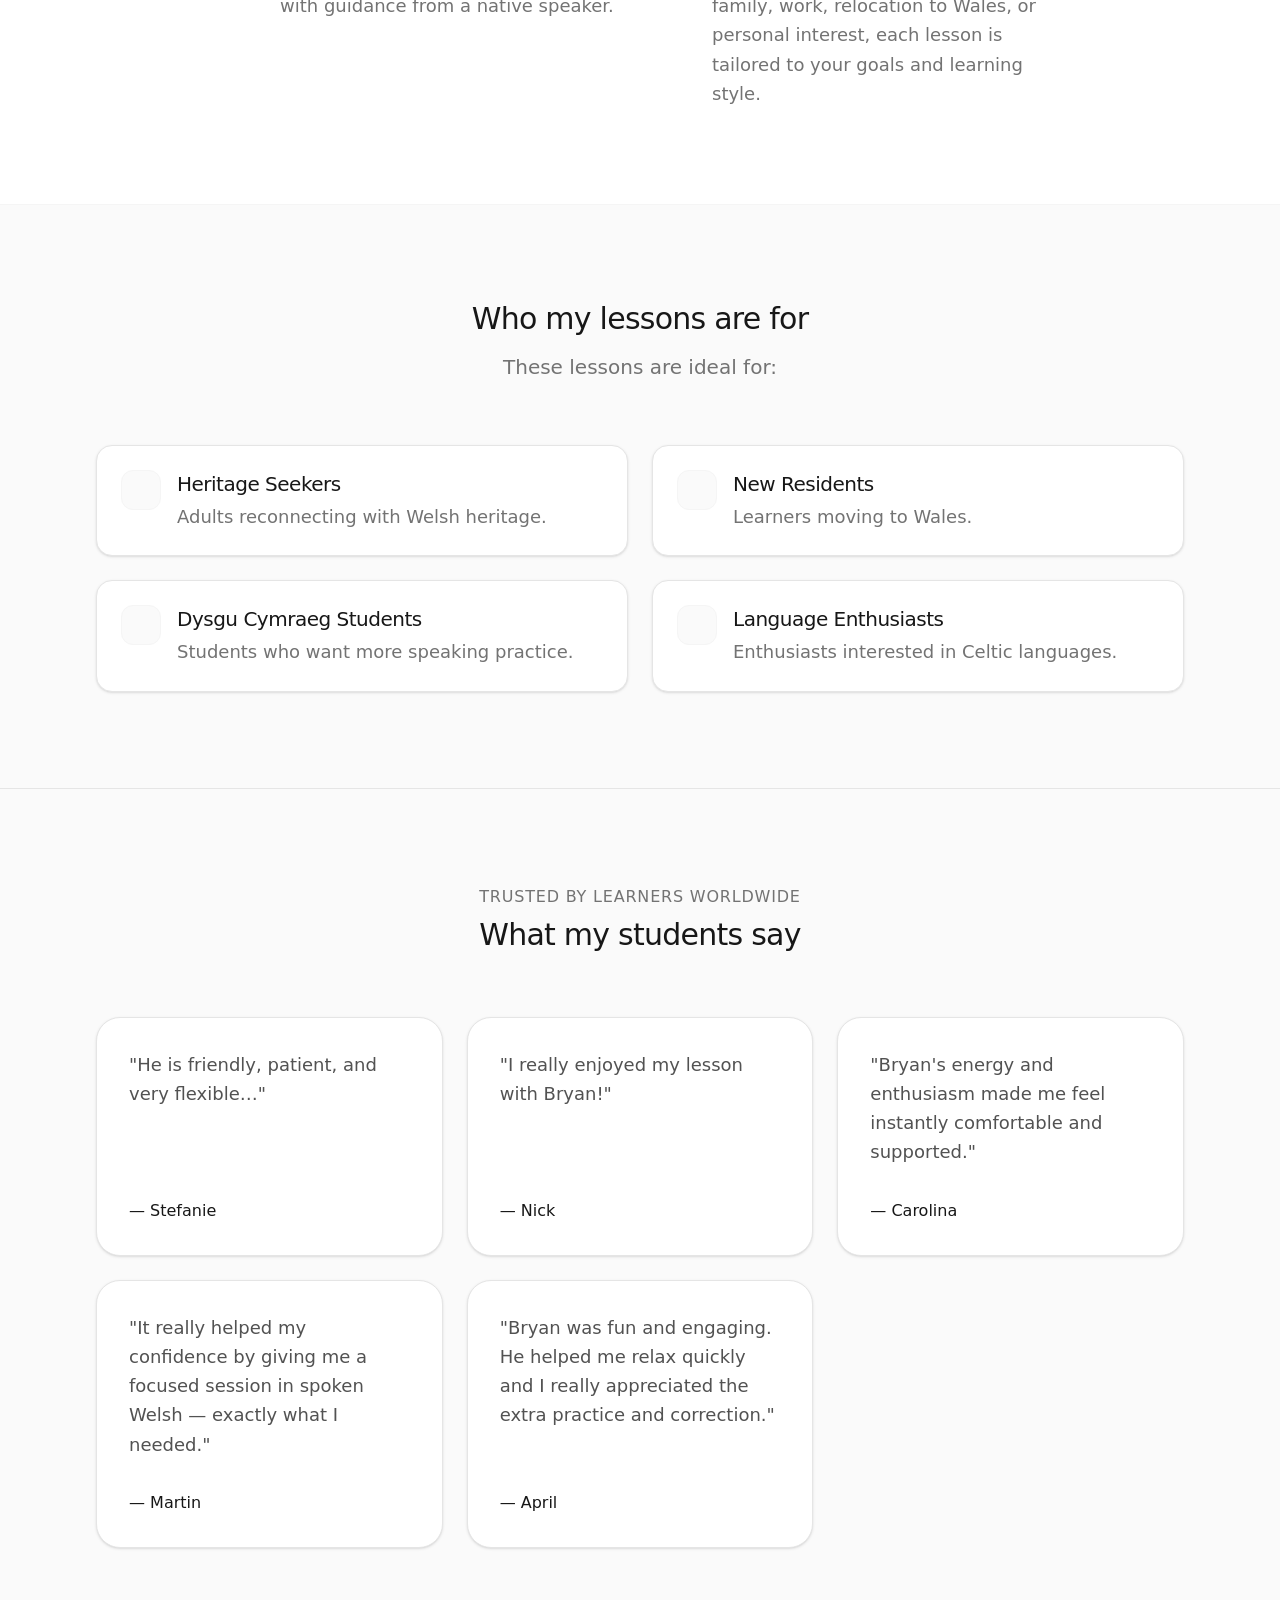
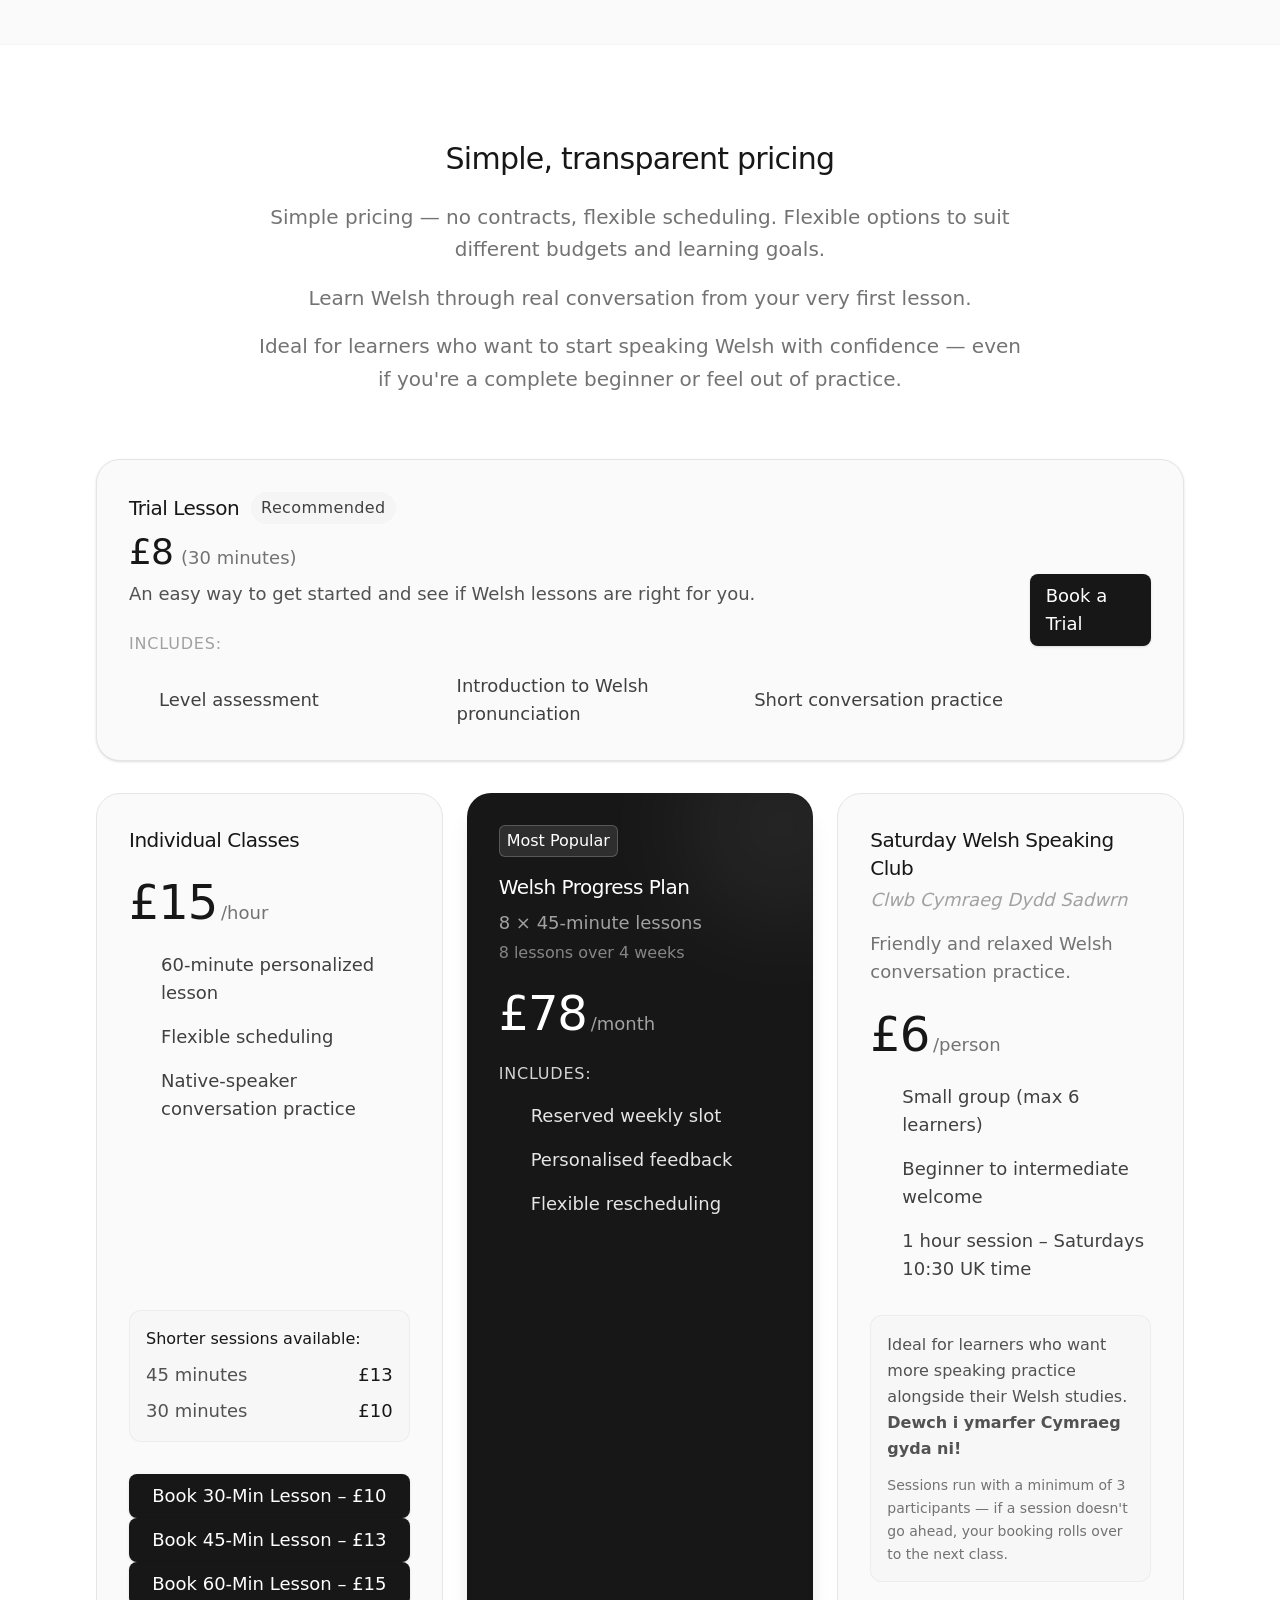
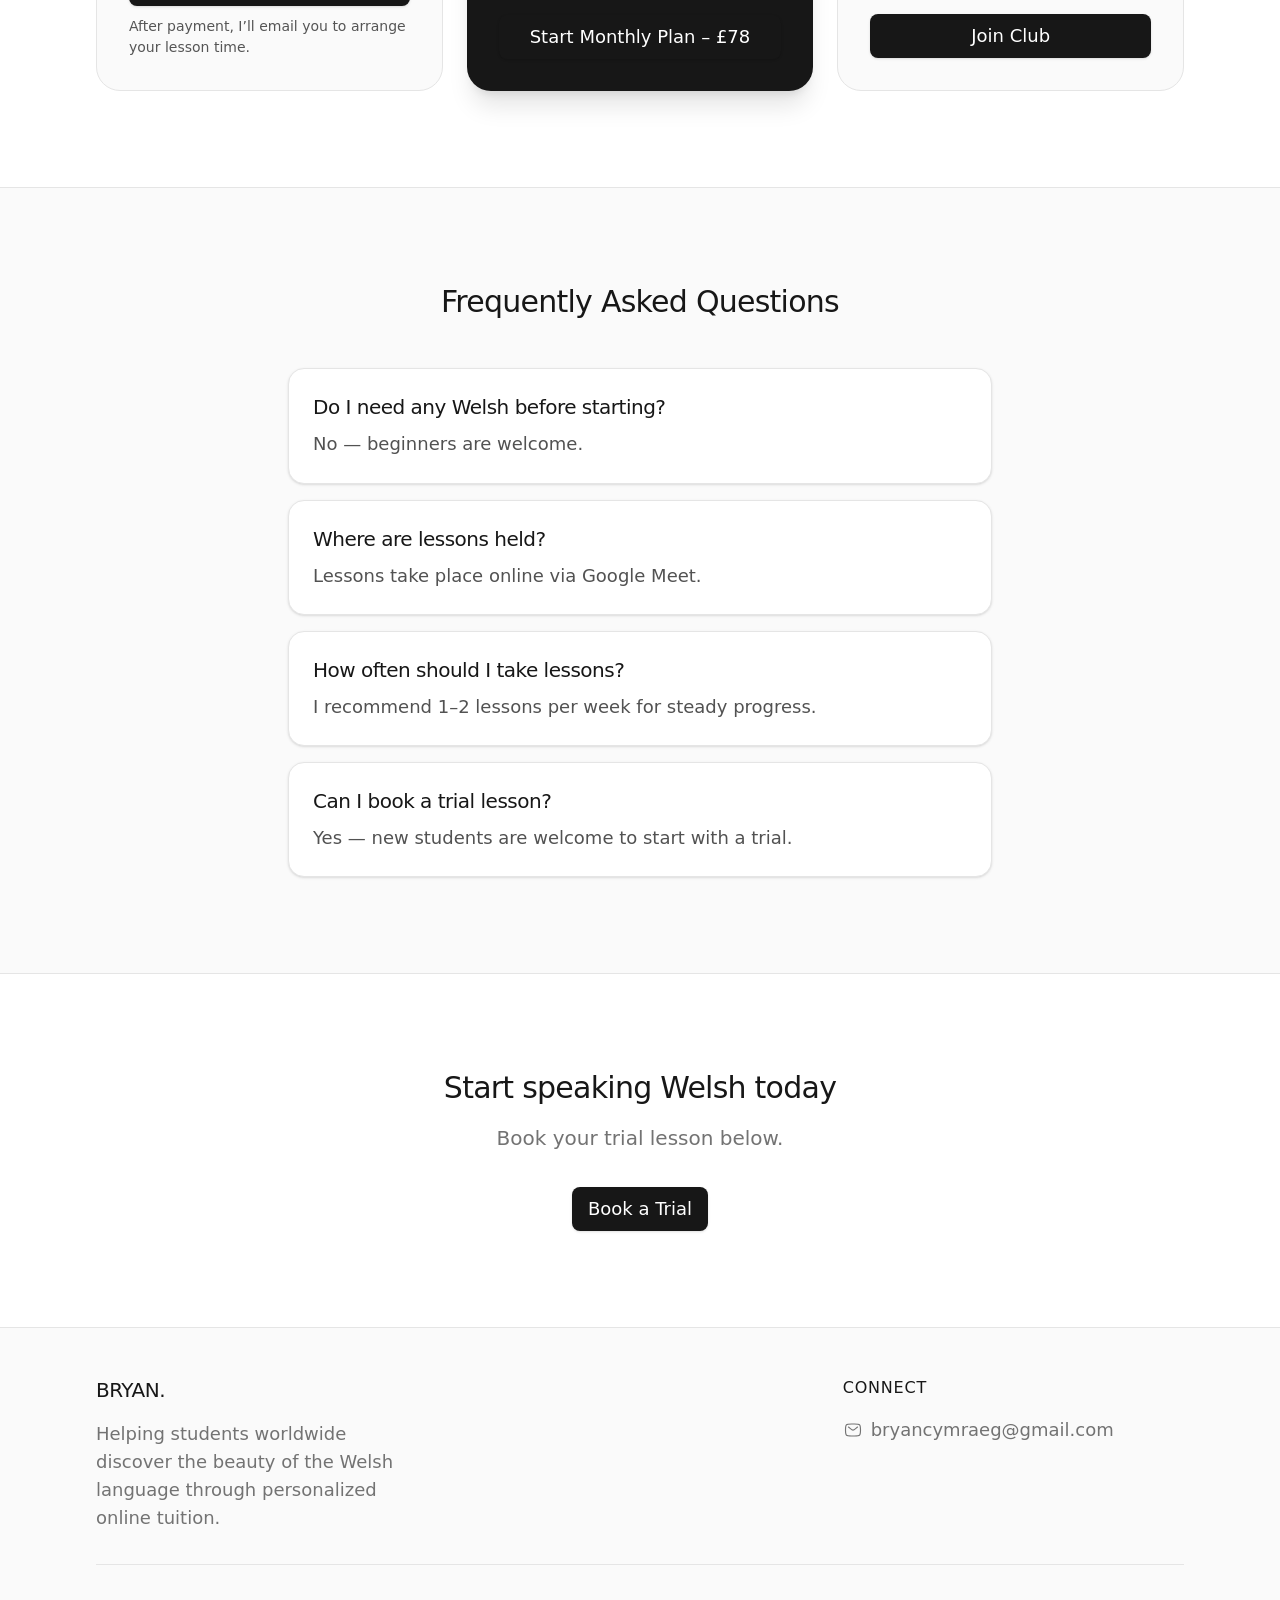
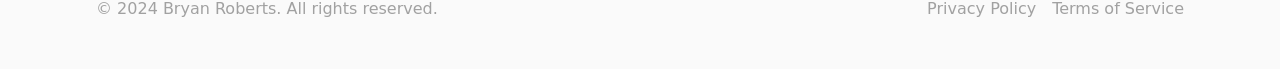
==== commit d39eec5b: "Rename index-fixed.html to index.html" ====
--- a/index.html
+++ b/index.html
@@ -1,13 +1,7 @@
 <!DOCTYPE html>
-<!-- saved from url=(0079)https://agent-69beed3c3286e08157-%2Dsilver-banoffee-d1352b.netlify.app/#pricing -->
-<html lang="en"><head><link rel="stylesheet" href="main-Bp0i8Y7d.css"><meta http-equiv="Content-Type" content="text/html; charset=UTF-8"><meta name="viewport" content="width=device-width, initial-scale=1"><link rel="preload" as="image" href="bryan-profile.jpg"><title>Bryan | Learn Welsh Online</title><meta name="description" content="Learn Welsh with Bryan Roberts, a native Welsh speaker from Bangor, Gwynedd. Relaxed, conversation-focused lessons for all levels."><link rel="modulepreload" href="https://agent-69beed3c3286e08157--silver-banoffee-d1352b.netlify.app/assets/main-C28pWLp_.js"><link rel="modulepreload" href="https://agent-69beed3c3286e08157--silver-banoffee-d1352b.netlify.app/assets/index-BjUt6YyC.js"><link rel="stylesheet" href="./Bryan _ Learn Welsh Online_files/main-Bp0i8Y7d.css" type="text/css"></head><body><!--$--><div class="bg-[#FAFAFA] text-neutral-900 font-sans antialiased min-h-screen flex flex-col"><div class="bg-neutral-900 text-white px-4 py-2 text-center text-base font-normal tracking-wide">Start speaking Welsh from your first lesson.</div><header class="sticky top-0 z-50 bg-[#FAFAFA]/80 backdrop-blur-md border-b border-neutral-200/50"><div class="max-w-6xl mx-auto px-4 sm:px-6 lg:px-8 h-16 flex items-center justify-between"><div class="flex items-center gap-8"><a href="https://agent-69beed3c3286e08157--silver-banoffee-d1352b.netlify.app/#" class="text-lg font-medium tracking-tight uppercase">BRYAN.</a></div><div class="flex items-center gap-4"><a class="inline-flex items-center justify-center px-4 py-2 rounded-lg bg-neutral-900 text-white text-lg font-normal hover:bg-neutral-800 transition-colors shadow-sm" href="https://www.paypal.com/ncp/payment/PEL8EBM3PYYAG" target="_blank" rel="noopener">Book a Trial</a></div></div></header><main class="flex-grow"><section class="relative pt-24 pb-32 overflow-hidden"><div class="max-w-6xl mx-auto px-4 sm:px-6 lg:px-8 text-center flex flex-col items-center"><img src="bryan-profile.jpg" alt="Bryan Roberts" class="object-cover aspect-square shadow-sm mb-8 ring-1 ring-neutral-900/5" style="width:200px;border-radius:50%"><div class="inline-flex items-center gap-2 px-3 py-1.5 rounded-full border border-neutral-200 bg-white shadow-sm mb-8"><span class="flex h-2 w-2 rounded-full bg-emerald-500"></span><span class="text-base font-normal text-neutral-600">Athro Cymraeg (Welsh tutor) &amp; Native Speaker from North Wales</span></div><h1 class="text-5xl lg:text-6xl font-medium tracking-tight text-neutral-900 mb-6 max-w-5xl mx-auto text-balance leading-tight">Speak Welsh with Confidence —<!-- --> <span class="text-neutral-400">Learn with a Native Speaker.</span></h1><p class="text-2xl md:text-3xl text-neutral-600 mb-4 max-w-2xl mx-auto text-balance leading-relaxed">Native Welsh speaker from Bangor, Gwynedd, helping learners build confidence speaking Cymraeg.</p><p class="text-xl md:text-2xl text-neutral-500 mb-4 max-w-2xl mx-auto text-balance leading-relaxed">Lessons are relaxed, friendly, and focused on helping you speak Welsh with confidence.</p><p class="text-xl md:text-2xl text-neutral-500 mb-10 max-w-2xl mx-auto text-balance leading-relaxed">Learn Welsh through real conversation from your very first lesson.</p><div class="flex flex-col sm:flex-row items-center justify-center gap-4 w-full"><a class="inline-flex items-center justify-center px-4 py-2 rounded-lg bg-neutral-900 text-white text-lg font-normal hover:bg-neutral-800 transition-colors shadow-sm" href="https://agent-69beed3c3286e08157--silver-banoffee-d1352b.netlify.app/#pricing">
-<div class="flex flex-col sm:flex-row items-center justify-center gap-4 w-full">
-  <a class="inline-flex items-center justify-center px-4 py-2 rounded-lg bg-neutral-900 text-white text-lg font-normal hover:bg-neutral-800 transition-colors shadow-sm" href="#pricing">
-    View Lesson Options
-  </a>
-</div>
-
-<img src="bryan-profile.jpg" alt="Bryan Roberts" style="width:200px; height:200px; border-radius:50%; margin:40px auto; display:block;"> class="absolute top-1/2 left-1/2 -translate-x-1/2 -translate-y-1/2 w-[800px] h-[800px] bg-gradient-to-tr from-emerald-50/40 to-neutral-100/40 rounded-full blur-3xl -z-10 pointer-events-none"></div></section><section id="approach" class="py-24 bg-white border-y border-neutral-100"><div class="max-w-4xl mx-auto px-4 sm:px-6 lg:px-8"><div class="flex flex-col items-center text-center"><h2 class="text-3xl md:text-4xl font-medium tracking-tight mb-6">A modern approach to learning Welsh</h2><p class="text-xl text-neutral-500 mb-12 leading-relaxed max-w-2xl mx-auto">With over 10 years' experience, I help adult learners build confidence speaking Welsh through relaxed, conversation-focused lessons.</p><div class="grid grid-cols-1 md:grid-cols-2 gap-8 text-left w-full"><div class="flex items-start gap-4"><div class="flex-shrink-0 w-10 h-10 rounded-lg bg-neutral-50 border border-neutral-100 flex items-center justify-center mt-1"><iconify-icon icon="solar:microphone-linear" style="stroke-width:1.5" class="w-5 h-5 text-neutral-700 flex items-center justify-center"><template shadowrootmode="open"><style data-style="data-style">:host{display:inline-block;vertical-align:0}span,svg{display:block}</style></template></iconify-icon></div><div><h3 class="text-xl font-normal tracking-tight mb-1">Native Welsh Pronunciation</h3><p class="text-lg text-neutral-500 leading-relaxed">Perfect those tricky ll and ch sounds with guidance from a native speaker.</p></div></div><div class="flex items-start gap-4"><div class="flex-shrink-0 w-10 h-10 rounded-lg bg-neutral-50 border border-neutral-100 flex items-center justify-center mt-1"><iconify-icon icon="solar:book-linear" style="stroke-width:1.5" class="w-5 h-5 text-neutral-700 flex items-center justify-center"><template shadowrootmode="open"><style data-style="data-style">:host{display:inline-block;vertical-align:0}span,svg{display:block}</style></template></iconify-icon></div><div><h3 class="text-xl font-normal tracking-tight mb-1">Personalised Lessons</h3><p class="text-lg text-neutral-500 leading-relaxed">Whether you're learning Welsh for family, work, relocation to Wales, or personal interest, each lesson is tailored to your goals and learning style.</p></div></div></div></div></div></section><section id="audience" class="py-24"><div class="max-w-6xl mx-auto px-4 sm:px-6 lg:px-8"><div class="text-center mb-16"><h2 class="text-3xl font-medium tracking-tight mb-4">Who my lessons are for</h2><p class="text-xl text-neutral-500 max-w-2xl mx-auto">These lessons are ideal for:</p></div><div class="grid grid-cols-1 sm:grid-cols-2 gap-6"><div class="p-6 rounded-2xl bg-white border border-neutral-200 shadow-sm flex items-start gap-4 hover:shadow-md transition-shadow"><div class="w-10 h-10 rounded-xl bg-neutral-50 border border-neutral-100 flex items-center justify-center flex-shrink-0"><iconify-icon icon="solar:users-group-rounded-linear" style="stroke-width:1.5" class="w-5 h-5 text-neutral-700 flex items-center justify-center"><template shadowrootmode="open"><style data-style="data-style">:host{display:inline-block;vertical-align:0}span,svg{display:block}</style></template></iconify-icon></div><div><h3 class="text-xl font-normal tracking-tight mb-1">Heritage Seekers</h3><p class="text-lg text-neutral-500 leading-relaxed">Adults reconnecting with Welsh heritage.</p></div></div><div class="p-6 rounded-2xl bg-white border border-neutral-200 shadow-sm flex items-start gap-4 hover:shadow-md transition-shadow"><div class="w-10 h-10 rounded-xl bg-neutral-50 border border-neutral-100 flex items-center justify-center flex-shrink-0"><iconify-icon icon="solar:map-point-linear" style="stroke-width:1.5" class="w-5 h-5 text-neutral-700 flex items-center justify-center"><template shadowrootmode="open"><style data-style="data-style">:host{display:inline-block;vertical-align:0}span,svg{display:block}</style></template></iconify-icon></div><div><h3 class="text-xl font-normal tracking-tight mb-1">New Residents</h3><p class="text-lg text-neutral-500 leading-relaxed">Learners moving to Wales.</p></div></div><div class="p-6 rounded-2xl bg-white border border-neutral-200 shadow-sm flex items-start gap-4 hover:shadow-md transition-shadow"><div class="w-10 h-10 rounded-xl bg-neutral-50 border border-neutral-100 flex items-center justify-center flex-shrink-0"><iconify-icon icon="solar:chat-round-line-linear" style="stroke-width:1.5" class="w-5 h-5 text-neutral-700 flex items-center justify-center"><template shadowrootmode="open"><style data-style="data-style">:host{display:inline-block;vertical-align:0}span,svg{display:block}</style></template></iconify-icon></div><div><h3 class="text-xl font-normal tracking-tight mb-1">Dysgu Cymraeg Students</h3><p class="text-lg text-neutral-500 leading-relaxed">Students who want more speaking practice.</p></div></div><div class="p-6 rounded-2xl bg-white border border-neutral-200 shadow-sm flex items-start gap-4 hover:shadow-md transition-shadow"><div class="w-10 h-10 rounded-xl bg-neutral-50 border border-neutral-100 flex items-center justify-center flex-shrink-0"><iconify-icon icon="solar:bookmark-linear" style="stroke-width:1.5" class="w-5 h-5 text-neutral-700 flex items-center justify-center"><template shadowrootmode="open"><style data-style="data-style">:host{display:inline-block;vertical-align:0}span,svg{display:block}</style></template></iconify-icon></div><div><h3 class="text-xl font-normal tracking-tight mb-1">Language Enthusiasts</h3><p class="text-lg text-neutral-500 leading-relaxed">Enthusiasts interested in Celtic languages.</p></div></div></div></div></section><section id="testimonials" class="py-24 bg-[#FAFAFA] border-t border-neutral-200"><div class="max-w-6xl mx-auto px-4 sm:px-6 lg:px-8"><div class="text-center mb-16"><p class="text-base font-medium text-neutral-500 uppercase tracking-wider mb-2">Trusted by learners worldwide</p><h2 class="text-3xl font-medium tracking-tight mb-4">What my students say</h2></div><div class="grid grid-cols-1 md:grid-cols-2 lg:grid-cols-3 gap-6"><div class="p-8 rounded-3xl bg-white border border-neutral-200 shadow-sm flex flex-col justify-between hover:shadow-md transition-shadow"><p class="text-lg text-neutral-600 leading-relaxed mb-8">"He is friendly, patient, and very flexible…"</p><div class="flex items-center gap-3"><span class="text-base font-medium text-neutral-900">— Stefanie</span></div></div><div class="p-8 rounded-3xl bg-white border border-neutral-200 shadow-sm flex flex-col justify-between hover:shadow-md transition-shadow"><p class="text-lg text-neutral-600 leading-relaxed mb-8">"I really enjoyed my lesson with Bryan!"</p><div class="flex items-center gap-3"><span class="text-base font-medium text-neutral-900">— Nick</span></div></div><div class="p-8 rounded-3xl bg-white border border-neutral-200 shadow-sm flex flex-col justify-between hover:shadow-md transition-shadow"><p class="text-lg text-neutral-600 leading-relaxed mb-8">"Bryan's energy and enthusiasm made me feel instantly comfortable and supported."</p><div class="flex items-center gap-3"><span class="text-base font-medium text-neutral-900">— Carolina</span></div></div><div class="p-8 rounded-3xl bg-white border border-neutral-200 shadow-sm flex flex-col justify-between hover:shadow-md transition-shadow"><p class="text-lg text-neutral-600 leading-relaxed mb-8">"It really helped my confidence by giving me a focused session in spoken Welsh — exactly what I needed."</p><div class="flex items-center gap-3"><span class="text-base font-medium text-neutral-900">— Martin</span></div></div><div class="p-8 rounded-3xl bg-white border border-neutral-200 shadow-sm flex flex-col justify-between hover:shadow-md transition-shadow"><p class="text-lg text-neutral-600 leading-relaxed mb-8">"Bryan was fun and engaging. He helped me relax quickly and I really appreciated the extra practice and correction."</p><div class="flex items-center gap-3"><span class="text-base font-medium text-neutral-900">— April</span></div></div></div></div></section><section id="pricing" class="py-24 bg-white border-t border-neutral-100"><div class="max-w-6xl mx-auto px-4 sm:px-6 lg:px-8"><div class="text-center mb-16 max-w-3xl mx-auto"><h2 class="text-3xl font-medium tracking-tight mb-6">Simple, transparent pricing</h2><p class="text-xl text-neutral-500 mb-4 leading-relaxed">Simple pricing — no contracts, flexible scheduling. Flexible options to suit different budgets and learning goals.</p><p class="text-xl text-neutral-500 mb-4 leading-relaxed">Learn Welsh through real conversation from your very first lesson.</p><p class="text-xl text-neutral-500 leading-relaxed">Ideal for learners who want to start speaking Welsh with confidence — even if you're a complete beginner or feel out of practice.</p></div><div class="mb-8 p-6 sm:p-8 rounded-3xl bg-[#FAFAFA] border border-neutral-200 flex flex-col md:flex-row items-center justify-between gap-6 shadow-sm hover:shadow-md transition-shadow"><div class="w-full"><div class="inline-flex items-center gap-3 mb-2"><h3 class="text-xl font-medium tracking-tight text-neutral-900">Trial Lesson</h3><span class="px-2.5 py-1 rounded-full bg-neutral-100 text-neutral-700 text-base font-normal tracking-wide">Recommended</span></div><div class="flex items-baseline text-4xl font-medium tracking-tight text-neutral-900 mb-2">£8<span class="text-lg font-normal text-neutral-500 tracking-normal ml-2">(30 minutes)</span></div><p class="text-lg text-neutral-600 mb-6">An easy way to get started and see if Welsh lessons are right for you.</p><p class="text-base font-normal text-neutral-400 uppercase tracking-wider mb-4">Includes:</p><ul class="grid grid-cols-1 sm:grid-cols-3 gap-4 text-lg text-neutral-700"><li class="flex items-center gap-2.5"><iconify-icon icon="solar:check-circle-linear" style="stroke-width:1.5" class="w-5 h-5 text-neutral-900 flex-shrink-0 flex items-center justify-center"><template shadowrootmode="open"><style data-style="data-style">:host{display:inline-block;vertical-align:0}span,svg{display:block}</style></template></iconify-icon>Level assessment</li><li class="flex items-center gap-2.5"><iconify-icon icon="solar:check-circle-linear" style="stroke-width:1.5" class="w-5 h-5 text-neutral-900 flex-shrink-0 flex items-center justify-center"><template shadowrootmode="open"><style data-style="data-style">:host{display:inline-block;vertical-align:0}span,svg{display:block}</style></template></iconify-icon>Introduction to Welsh pronunciation</li><li class="flex items-center gap-2.5"><iconify-icon icon="solar:check-circle-linear" style="stroke-width:1.5" class="w-5 h-5 text-neutral-900 flex-shrink-0 flex items-center justify-center"><template shadowrootmode="open"><style data-style="data-style">:host{display:inline-block;vertical-align:0}span,svg{display:block}</style></template></iconify-icon>Short conversation practice</li></ul></div><a class="inline-flex items-center justify-center px-4 py-2 rounded-lg bg-neutral-900 text-white text-lg font-normal hover:bg-neutral-800 transition-colors shadow-sm" href="https://calendly.com/bryancymraeg/30min" target="_blank" rel="noopener">
+<html lang="en"><head><meta http-equiv="Content-Type" content="text/html; charset=UTF-8"><meta name="viewport" content="width=device-width, initial-scale=1"><link rel="preload" as="image" href="bryan-profile.jpg"><title>Bryan | Learn Welsh Online</title><meta name="description" content="Learn Welsh with Bryan Roberts, a native Welsh speaker from Bangor, Gwynedd. Relaxed, conversation-focused lessons for all levels."><link rel="stylesheet" href="main-Bp0i8Y7d.css" type="text/css"></head><body><!--$--><div class="bg-[#FAFAFA] text-neutral-900 font-sans antialiased min-h-screen flex flex-col"><div class="bg-neutral-900 text-white px-4 py-2 text-center text-base font-normal tracking-wide">Start speaking Welsh from your first lesson.</div><header class="sticky top-0 z-50 bg-[#FAFAFA]/80 backdrop-blur-md border-b border-neutral-200/50"><div class="max-w-6xl mx-auto px-4 sm:px-6 lg:px-8 h-16 flex items-center justify-between"><div class="flex items-center gap-8"><a href="#" class="text-lg font-medium tracking-tight uppercase">BRYAN.</a></div><div class="flex items-center gap-4"><a class="inline-flex items-center justify-center px-4 py-2 rounded-lg bg-neutral-900 text-white text-lg font-normal hover:bg-neutral-800 transition-colors shadow-sm" href="https://www.paypal.com/ncp/payment/PEL8EBM3PYYAG" target="_blank" rel="noopener">Book a Trial</a></div></div></header><main class="flex-grow"><section class="relative pt-24 pb-32 overflow-hidden"><div class="max-w-6xl mx-auto px-4 sm:px-6 lg:px-8 text-center flex flex-col items-center"><img src="bryan-profile.jpg" alt="Bryan Roberts" class="object-cover aspect-square shadow-sm mb-8 ring-1 ring-neutral-900/5" style="width:200px;border-radius:50%"><div class="inline-flex items-center gap-2 px-3 py-1.5 rounded-full border border-neutral-200 bg-white shadow-sm mb-8"><span class="flex h-2 w-2 rounded-full bg-emerald-500"></span><span class="text-base font-normal text-neutral-600">Athro Cymraeg (Welsh tutor) &amp; Native Speaker from North Wales</span></div><h1 class="text-5xl lg:text-6xl font-medium tracking-tight text-neutral-900 mb-6 max-w-5xl mx-auto text-balance leading-tight">Speak Welsh with Confidence —<!-- --> <span class="text-neutral-400">Learn with a Native Speaker.</span></h1><p class="text-2xl md:text-3xl text-neutral-600 mb-4 max-w-2xl mx-auto text-balance leading-relaxed">Native Welsh speaker from Bangor, Gwynedd, helping learners build confidence speaking Cymraeg.</p><p class="text-xl md:text-2xl text-neutral-500 mb-4 max-w-2xl mx-auto text-balance leading-relaxed">Lessons are relaxed, friendly, and focused on helping you speak Welsh with confidence.</p><p class="text-xl md:text-2xl text-neutral-500 mb-10 max-w-2xl mx-auto text-balance leading-relaxed">Learn Welsh through real conversation from your very first lesson.</p><div class="flex flex-col sm:flex-row items-center justify-center gap-4 w-full"><a class="inline-flex items-center justify-center px-4 py-2 rounded-lg bg-neutral-900 text-white text-lg font-normal hover:bg-neutral-800 transition-colors shadow-sm" href="#pricing">
+View Lesson Options
+</a></div></div><div class="absolute top-1/2 left-1/2 -translate-x-1/2 -translate-y-1/2 w-[800px] h-[800px] bg-gradient-to-tr from-emerald-50/40 to-neutral-100/40 rounded-full blur-3xl -z-10 pointer-events-none"></div></section><section id="approach" class="py-24 bg-white border-y border-neutral-100"><div class="max-w-4xl mx-auto px-4 sm:px-6 lg:px-8"><div class="flex flex-col items-center text-center"><h2 class="text-3xl md:text-4xl font-medium tracking-tight mb-6">A modern approach to learning Welsh</h2><p class="text-xl text-neutral-500 mb-12 leading-relaxed max-w-2xl mx-auto">With over 10 years' experience, I help adult learners build confidence speaking Welsh through relaxed, conversation-focused lessons.</p><div class="grid grid-cols-1 md:grid-cols-2 gap-8 text-left w-full"><div class="flex items-start gap-4"><div class="flex-shrink-0 w-10 h-10 rounded-lg bg-neutral-50 border border-neutral-100 flex items-center justify-center mt-1"><iconify-icon icon="solar:microphone-linear" style="stroke-width:1.5" class="w-5 h-5 text-neutral-700 flex items-center justify-center"><template shadowrootmode="open"><style data-style="data-style">:host{display:inline-block;vertical-align:0}span,svg{display:block}</style></template></iconify-icon></div><div><h3 class="text-xl font-normal tracking-tight mb-1">Native Welsh Pronunciation</h3><p class="text-lg text-neutral-500 leading-relaxed">Perfect those tricky ll and ch sounds with guidance from a native speaker.</p></div></div><div class="flex items-start gap-4"><div class="flex-shrink-0 w-10 h-10 rounded-lg bg-neutral-50 border border-neutral-100 flex items-center justify-center mt-1"><iconify-icon icon="solar:book-linear" style="stroke-width:1.5" class="w-5 h-5 text-neutral-700 flex items-center justify-center"><template shadowrootmode="open"><style data-style="data-style">:host{display:inline-block;vertical-align:0}span,svg{display:block}</style></template></iconify-icon></div><div><h3 class="text-xl font-normal tracking-tight mb-1">Personalised Lessons</h3><p class="text-lg text-neutral-500 leading-relaxed">Whether you're learning Welsh for family, work, relocation to Wales, or personal interest, each lesson is tailored to your goals and learning style.</p></div></div></div></div></div></section><section id="audience" class="py-24"><div class="max-w-6xl mx-auto px-4 sm:px-6 lg:px-8"><div class="text-center mb-16"><h2 class="text-3xl font-medium tracking-tight mb-4">Who my lessons are for</h2><p class="text-xl text-neutral-500 max-w-2xl mx-auto">These lessons are ideal for:</p></div><div class="grid grid-cols-1 sm:grid-cols-2 gap-6"><div class="p-6 rounded-2xl bg-white border border-neutral-200 shadow-sm flex items-start gap-4 hover:shadow-md transition-shadow"><div class="w-10 h-10 rounded-xl bg-neutral-50 border border-neutral-100 flex items-center justify-center flex-shrink-0"><iconify-icon icon="solar:users-group-rounded-linear" style="stroke-width:1.5" class="w-5 h-5 text-neutral-700 flex items-center justify-center"><template shadowrootmode="open"><style data-style="data-style">:host{display:inline-block;vertical-align:0}span,svg{display:block}</style></template></iconify-icon></div><div><h3 class="text-xl font-normal tracking-tight mb-1">Heritage Seekers</h3><p class="text-lg text-neutral-500 leading-relaxed">Adults reconnecting with Welsh heritage.</p></div></div><div class="p-6 rounded-2xl bg-white border border-neutral-200 shadow-sm flex items-start gap-4 hover:shadow-md transition-shadow"><div class="w-10 h-10 rounded-xl bg-neutral-50 border border-neutral-100 flex items-center justify-center flex-shrink-0"><iconify-icon icon="solar:map-point-linear" style="stroke-width:1.5" class="w-5 h-5 text-neutral-700 flex items-center justify-center"><template shadowrootmode="open"><style data-style="data-style">:host{display:inline-block;vertical-align:0}span,svg{display:block}</style></template></iconify-icon></div><div><h3 class="text-xl font-normal tracking-tight mb-1">New Residents</h3><p class="text-lg text-neutral-500 leading-relaxed">Learners moving to Wales.</p></div></div><div class="p-6 rounded-2xl bg-white border border-neutral-200 shadow-sm flex items-start gap-4 hover:shadow-md transition-shadow"><div class="w-10 h-10 rounded-xl bg-neutral-50 border border-neutral-100 flex items-center justify-center flex-shrink-0"><iconify-icon icon="solar:chat-round-line-linear" style="stroke-width:1.5" class="w-5 h-5 text-neutral-700 flex items-center justify-center"><template shadowrootmode="open"><style data-style="data-style">:host{display:inline-block;vertical-align:0}span,svg{display:block}</style></template></iconify-icon></div><div><h3 class="text-xl font-normal tracking-tight mb-1">Dysgu Cymraeg Students</h3><p class="text-lg text-neutral-500 leading-relaxed">Students who want more speaking practice.</p></div></div><div class="p-6 rounded-2xl bg-white border border-neutral-200 shadow-sm flex items-start gap-4 hover:shadow-md transition-shadow"><div class="w-10 h-10 rounded-xl bg-neutral-50 border border-neutral-100 flex items-center justify-center flex-shrink-0"><iconify-icon icon="solar:bookmark-linear" style="stroke-width:1.5" class="w-5 h-5 text-neutral-700 flex items-center justify-center"><template shadowrootmode="open"><style data-style="data-style">:host{display:inline-block;vertical-align:0}span,svg{display:block}</style></template></iconify-icon></div><div><h3 class="text-xl font-normal tracking-tight mb-1">Language Enthusiasts</h3><p class="text-lg text-neutral-500 leading-relaxed">Enthusiasts interested in Celtic languages.</p></div></div></div></div></section><section id="testimonials" class="py-24 bg-[#FAFAFA] border-t border-neutral-200"><div class="max-w-6xl mx-auto px-4 sm:px-6 lg:px-8"><div class="text-center mb-16"><p class="text-base font-medium text-neutral-500 uppercase tracking-wider mb-2">Trusted by learners worldwide</p><h2 class="text-3xl font-medium tracking-tight mb-4">What my students say</h2></div><div class="grid grid-cols-1 md:grid-cols-2 lg:grid-cols-3 gap-6"><div class="p-8 rounded-3xl bg-white border border-neutral-200 shadow-sm flex flex-col justify-between hover:shadow-md transition-shadow"><p class="text-lg text-neutral-600 leading-relaxed mb-8">"He is friendly, patient, and very flexible…"</p><div class="flex items-center gap-3"><span class="text-base font-medium text-neutral-900">— Stefanie</span></div></div><div class="p-8 rounded-3xl bg-white border border-neutral-200 shadow-sm flex flex-col justify-between hover:shadow-md transition-shadow"><p class="text-lg text-neutral-600 leading-relaxed mb-8">"I really enjoyed my lesson with Bryan!"</p><div class="flex items-center gap-3"><span class="text-base font-medium text-neutral-900">— Nick</span></div></div><div class="p-8 rounded-3xl bg-white border border-neutral-200 shadow-sm flex flex-col justify-between hover:shadow-md transition-shadow"><p class="text-lg text-neutral-600 leading-relaxed mb-8">"Bryan's energy and enthusiasm made me feel instantly comfortable and supported."</p><div class="flex items-center gap-3"><span class="text-base font-medium text-neutral-900">— Carolina</span></div></div><div class="p-8 rounded-3xl bg-white border border-neutral-200 shadow-sm flex flex-col justify-between hover:shadow-md transition-shadow"><p class="text-lg text-neutral-600 leading-relaxed mb-8">"It really helped my confidence by giving me a focused session in spoken Welsh — exactly what I needed."</p><div class="flex items-center gap-3"><span class="text-base font-medium text-neutral-900">— Martin</span></div></div><div class="p-8 rounded-3xl bg-white border border-neutral-200 shadow-sm flex flex-col justify-between hover:shadow-md transition-shadow"><p class="text-lg text-neutral-600 leading-relaxed mb-8">"Bryan was fun and engaging. He helped me relax quickly and I really appreciated the extra practice and correction."</p><div class="flex items-center gap-3"><span class="text-base font-medium text-neutral-900">— April</span></div></div></div></div></section><section id="pricing" class="py-24 bg-white border-t border-neutral-100"><div class="max-w-6xl mx-auto px-4 sm:px-6 lg:px-8"><div class="text-center mb-16 max-w-3xl mx-auto"><h2 class="text-3xl font-medium tracking-tight mb-6">Simple, transparent pricing</h2><p class="text-xl text-neutral-500 mb-4 leading-relaxed">Simple pricing — no contracts, flexible scheduling. Flexible options to suit different budgets and learning goals.</p><p class="text-xl text-neutral-500 mb-4 leading-relaxed">Learn Welsh through real conversation from your very first lesson.</p><p class="text-xl text-neutral-500 leading-relaxed">Ideal for learners who want to start speaking Welsh with confidence — even if you're a complete beginner or feel out of practice.</p></div><div class="mb-8 p-6 sm:p-8 rounded-3xl bg-[#FAFAFA] border border-neutral-200 flex flex-col md:flex-row items-center justify-between gap-6 shadow-sm hover:shadow-md transition-shadow"><div class="w-full"><div class="inline-flex items-center gap-3 mb-2"><h3 class="text-xl font-medium tracking-tight text-neutral-900">Trial Lesson</h3><span class="px-2.5 py-1 rounded-full bg-neutral-100 text-neutral-700 text-base font-normal tracking-wide">Recommended</span></div><div class="flex items-baseline text-4xl font-medium tracking-tight text-neutral-900 mb-2">£8<span class="text-lg font-normal text-neutral-500 tracking-normal ml-2">(30 minutes)</span></div><p class="text-lg text-neutral-600 mb-6">An easy way to get started and see if Welsh lessons are right for you.</p><p class="text-base font-normal text-neutral-400 uppercase tracking-wider mb-4">Includes:</p><ul class="grid grid-cols-1 sm:grid-cols-3 gap-4 text-lg text-neutral-700"><li class="flex items-center gap-2.5"><iconify-icon icon="solar:check-circle-linear" style="stroke-width:1.5" class="w-5 h-5 text-neutral-900 flex-shrink-0 flex items-center justify-center"><template shadowrootmode="open"><style data-style="data-style">:host{display:inline-block;vertical-align:0}span,svg{display:block}</style></template></iconify-icon>Level assessment</li><li class="flex items-center gap-2.5"><iconify-icon icon="solar:check-circle-linear" style="stroke-width:1.5" class="w-5 h-5 text-neutral-900 flex-shrink-0 flex items-center justify-center"><template shadowrootmode="open"><style data-style="data-style">:host{display:inline-block;vertical-align:0}span,svg{display:block}</style></template></iconify-icon>Introduction to Welsh pronunciation</li><li class="flex items-center gap-2.5"><iconify-icon icon="solar:check-circle-linear" style="stroke-width:1.5" class="w-5 h-5 text-neutral-900 flex-shrink-0 flex items-center justify-center"><template shadowrootmode="open"><style data-style="data-style">:host{display:inline-block;vertical-align:0}span,svg{display:block}</style></template></iconify-icon>Short conversation practice</li></ul></div><a class="inline-flex items-center justify-center px-4 py-2 rounded-lg bg-neutral-900 text-white text-lg font-normal hover:bg-neutral-800 transition-colors shadow-sm" href="https://www.paypal.com/ncp/payment/PEL8EBM3PYYAG" target="_blank" rel="noopener">
 Book a Trial
 </a></div><div class="grid grid-cols-1 lg:grid-cols-3 gap-6 items-stretch"><div class="rounded-3xl p-8 bg-[#FAFAFA] border border-neutral-200 flex flex-col h-full"><h3 class="text-xl font-normal tracking-tight mb-6">Individual Classes</h3><div class="mb-6 flex items-baseline text-5xl font-medium tracking-tight">£15<span class="text-lg font-normal text-neutral-500 tracking-normal ml-1">/hour</span></div><ul class="space-y-4 mb-6 flex-grow"><li class="flex items-start gap-3 text-lg text-neutral-700"><iconify-icon icon="solar:check-circle-linear" style="stroke-width:1.5" class="w-5 h-5 text-neutral-900 flex-shrink-0 mt-0.5 flex items-center justify-center"><template shadowrootmode="open"><style data-style="data-style">:host{display:inline-block;vertical-align:0}span,svg{display:block}</style></template></iconify-icon>60-minute personalized lesson</li><li class="flex items-start gap-3 text-lg text-neutral-700"><iconify-icon icon="solar:check-circle-linear" style="stroke-width:1.5" class="w-5 h-5 text-neutral-900 flex-shrink-0 mt-0.5 flex items-center justify-center"><template shadowrootmode="open"><style data-style="data-style">:host{display:inline-block;vertical-align:0}span,svg{display:block}</style></template></iconify-icon>Flexible scheduling</li><li class="flex items-start gap-3 text-lg text-neutral-700"><iconify-icon icon="solar:check-circle-linear" style="stroke-width:1.5" class="w-5 h-5 text-neutral-900 flex-shrink-0 mt-0.5 flex items-center justify-center"><template shadowrootmode="open"><style data-style="data-style">:host{display:inline-block;vertical-align:0}span,svg{display:block}</style></template></iconify-icon>Native-speaker conversation practice</li></ul><div class="mb-8 p-4 rounded-xl bg-neutral-100/60 border border-neutral-200/60"><p class="text-base font-normal text-neutral-900 mb-2.5">Shorter sessions available:</p><div class="space-y-2 text-lg text-neutral-600"><div class="flex justify-between items-center"><span>45 minutes</span><span class="font-normal text-neutral-900">£13</span></div><div class="flex justify-between items-center"><span>30 minutes</span><span class="font-normal text-neutral-900">£10</span></div></div></div><a class="inline-flex items-center justify-center px-4 py-2 rounded-lg bg-neutral-900 text-white text-lg font-normal hover:bg-neutral-800 transition-colors shadow-sm" href="https://www.paypal.com/ncp/payment/C4NX9Q3DBQ5GC" target="_blank" rel="noopener">
 Book 30-Min Lesson – £10
@@ -27,6 +21,6 @@
 Start Monthly Plan – £78
 </a></div><div class="rounded-3xl p-8 bg-[#FAFAFA] border border-neutral-200 flex flex-col h-full"><h3 class="text-xl font-normal tracking-tight mb-1">Saturday Welsh Speaking Club</h3><p class="text-lg text-neutral-400 mb-4 italic">Clwb Cymraeg Dydd Sadwrn</p><p class="text-lg text-neutral-500 mb-6">Friendly and relaxed Welsh conversation practice.</p><div class="mb-6 flex items-baseline text-5xl font-medium tracking-tight">£6<span class="text-lg font-normal text-neutral-500 tracking-normal ml-1">/person</span></div><ul class="space-y-4 mb-8 flex-grow"><li class="flex items-start gap-3 text-lg text-neutral-700"><iconify-icon icon="solar:check-circle-linear" style="stroke-width:1.5" class="w-5 h-5 text-neutral-900 flex-shrink-0 mt-0.5 flex items-center justify-center"><template shadowrootmode="open"><style data-style="data-style">:host{display:inline-block;vertical-align:0}span,svg{display:block}</style></template></iconify-icon>Small group (max 6 learners)</li><li class="flex items-start gap-3 text-lg text-neutral-700"><iconify-icon icon="solar:check-circle-linear" style="stroke-width:1.5" class="w-5 h-5 text-neutral-900 flex-shrink-0 mt-0.5 flex items-center justify-center"><template shadowrootmode="open"><style data-style="data-style">:host{display:inline-block;vertical-align:0}span,svg{display:block}</style></template></iconify-icon>Beginner to intermediate welcome</li><li class="flex items-start gap-3 text-lg text-neutral-700"><iconify-icon icon="solar:check-circle-linear" style="stroke-width:1.5" class="w-5 h-5 text-neutral-900 flex-shrink-0 mt-0.5 flex items-center justify-center"><template shadowrootmode="open"><style data-style="data-style">:host{display:inline-block;vertical-align:0}span,svg{display:block}</style></template></iconify-icon>1 hour session – Saturdays 10:30 UK time</li></ul><div class="mb-8 p-4 rounded-xl bg-neutral-100/60 border border-neutral-200/60"><p class="text-base text-neutral-600 leading-relaxed">Ideal for learners who want more speaking practice alongside their Welsh studies. <strong>Dewch i ymarfer Cymraeg gyda ni!</strong></p><p class="text-sm text-neutral-500 leading-relaxed mt-3">Sessions run with a minimum of 3 participants — if a session doesn't go ahead, your booking rolls over to the next class.</p></div><a class="inline-flex items-center justify-center px-4 py-2 rounded-lg bg-neutral-900 text-white text-lg font-normal hover:bg-neutral-800 transition-colors shadow-sm" href="https://www.paypal.com/ncp/payment/T93EGY2FJRLLN" target="_blank" rel="noopener">
 Join Club
-</a></div></div></div></section><section id="faq" class="py-24 bg-[#FAFAFA] border-t border-neutral-200"><div class="max-w-3xl mx-auto px-4 sm:px-6 lg:px-8"><div class="text-center mb-12"><h2 class="text-3xl font-medium tracking-tight mb-4">Frequently Asked Questions</h2></div><div class="space-y-4"><div class="p-6 rounded-2xl bg-white border border-neutral-200 shadow-sm"><h3 class="text-xl font-medium tracking-tight text-neutral-900 mb-2">Do I need any Welsh before starting?</h3><p class="text-lg text-neutral-600 leading-relaxed">No — beginners are welcome.</p></div><div class="p-6 rounded-2xl bg-white border border-neutral-200 shadow-sm"><h3 class="text-xl font-medium tracking-tight text-neutral-900 mb-2">Where are lessons held?</h3><p class="text-lg text-neutral-600 leading-relaxed">Lessons take place online via Google Meet.</p></div><div class="p-6 rounded-2xl bg-white border border-neutral-200 shadow-sm"><h3 class="text-xl font-medium tracking-tight text-neutral-900 mb-2">How often should I take lessons?</h3><p class="text-lg text-neutral-600 leading-relaxed">I recommend 1–2 lessons per week for steady progress.</p></div><div class="p-6 rounded-2xl bg-white border border-neutral-200 shadow-sm"><h3 class="text-xl font-medium tracking-tight text-neutral-900 mb-2">Can I book a trial lesson?</h3><p class="text-lg text-neutral-600 leading-relaxed">Yes — new students are welcome to start with a trial.</p></div></div></div></section><section class="py-24 bg-white text-center border-t border-neutral-200"><div class="max-w-3xl mx-auto px-4 sm:px-6 lg:px-8"><h2 class="text-3xl font-medium tracking-tight mb-4 text-neutral-900">Start speaking Welsh today</h2><p class="text-xl text-neutral-500 mb-8 leading-relaxed">Book your trial lesson below.</p><a class="inline-flex items-center justify-center px-4 py-2 rounded-lg bg-neutral-900 text-white text-lg font-normal hover:bg-neutral-800 transition-colors shadow-sm" href="https://calendly.com/bryancymraeg/30min" target="_blank" rel="noopener">
+</a></div></div></div></section><section id="faq" class="py-24 bg-[#FAFAFA] border-t border-neutral-200"><div class="max-w-3xl mx-auto px-4 sm:px-6 lg:px-8"><div class="text-center mb-12"><h2 class="text-3xl font-medium tracking-tight mb-4">Frequently Asked Questions</h2></div><div class="space-y-4"><div class="p-6 rounded-2xl bg-white border border-neutral-200 shadow-sm"><h3 class="text-xl font-medium tracking-tight text-neutral-900 mb-2">Do I need any Welsh before starting?</h3><p class="text-lg text-neutral-600 leading-relaxed">No — beginners are welcome.</p></div><div class="p-6 rounded-2xl bg-white border border-neutral-200 shadow-sm"><h3 class="text-xl font-medium tracking-tight text-neutral-900 mb-2">Where are lessons held?</h3><p class="text-lg text-neutral-600 leading-relaxed">Lessons take place online via Google Meet.</p></div><div class="p-6 rounded-2xl bg-white border border-neutral-200 shadow-sm"><h3 class="text-xl font-medium tracking-tight text-neutral-900 mb-2">How often should I take lessons?</h3><p class="text-lg text-neutral-600 leading-relaxed">I recommend 1–2 lessons per week for steady progress.</p></div><div class="p-6 rounded-2xl bg-white border border-neutral-200 shadow-sm"><h3 class="text-xl font-medium tracking-tight text-neutral-900 mb-2">Can I book a trial lesson?</h3><p class="text-lg text-neutral-600 leading-relaxed">Yes — new students are welcome to start with a trial.</p></div></div></div></section><section class="py-24 bg-white text-center border-t border-neutral-200"><div class="max-w-3xl mx-auto px-4 sm:px-6 lg:px-8"><h2 class="text-3xl font-medium tracking-tight mb-4 text-neutral-900">Start speaking Welsh today</h2><p class="text-xl text-neutral-500 mb-8 leading-relaxed">Book your trial lesson below.</p><a class="inline-flex items-center justify-center px-4 py-2 rounded-lg bg-neutral-900 text-white text-lg font-normal hover:bg-neutral-800 transition-colors shadow-sm" href="https://www.paypal.com/ncp/payment/PEL8EBM3PYYAG" target="_blank" rel="noopener">
 Book a Trial
-</a></div></section></main><footer class="bg-[#FAFAFA] border-t border-neutral-200 mt-auto"><div class="max-w-6xl mx-auto px-4 sm:px-6 lg:px-8 py-12"><div class="grid grid-cols-1 md:grid-cols-3 gap-8 mb-8"><div class="col-span-1 md:col-span-2"><a href="https://agent-69beed3c3286e08157--silver-banoffee-d1352b.netlify.app/#" class="text-xl font-medium tracking-tight uppercase mb-4 inline-block">BRYAN.</a><p class="text-lg text-neutral-500 max-w-xs">Helping students worldwide discover the beauty of the Welsh language through personalized online tuition.</p></div><div><h4 class="text-base font-medium text-neutral-900 uppercase tracking-wider mb-4">Connect</h4><ul class="space-y-3"><li><a href="mailto:bryancymraeg@gmail.com" class="inline-flex items-center gap-2 text-lg text-neutral-500 hover:text-neutral-900 transition-colors"><iconify-icon icon="solar:letter-linear" style="stroke-width:1.5" class="w-5 h-5 flex items-center justify-center"><template shadowrootmode="open"><style data-style="data-style">:host{display:inline-block;vertical-align:0}span,svg{display:block}</style><svg xmlns="http://www.w3.org/2000/svg" width="1em" height="1em" viewBox="0 0 24 24"><g fill="none" stroke="currentColor" stroke-width="1.5"><path d="M2 12c0-3.771 0-5.657 1.172-6.828S6.229 4 10 4h4c3.771 0 5.657 0 6.828 1.172S22 8.229 22 12s0 5.657-1.172 6.828S17.771 20 14 20h-4c-3.771 0-5.657 0-6.828-1.172S2 15.771 2 12Z"></path><path stroke-linecap="round" d="m6 8l2.159 1.8c1.837 1.53 2.755 2.295 3.841 2.295s2.005-.765 3.841-2.296L18 8"></path></g></svg></template></iconify-icon>bryancymraeg@gmail.com</a></li></ul></div></div><div class="pt-8 border-t border-neutral-200 flex flex-col sm:flex-row items-center justify-between gap-4"><p class="text-base text-neutral-400">© 2024 Bryan Roberts. All rights reserved.</p><div class="flex items-center gap-4"><a href="https://agent-69beed3c3286e08157--silver-banoffee-d1352b.netlify.app/#" class="text-base text-neutral-400 hover:text-neutral-900 transition-colors">Privacy Policy</a><a href="https://agent-69beed3c3286e08157--silver-banoffee-d1352b.netlify.app/#" class="text-base text-neutral-400 hover:text-neutral-900 transition-colors">Terms of Service</a></div></div></div></footer></div><!--/$--><script></script></body></html>
+</a></div></section></main><footer class="bg-[#FAFAFA] border-t border-neutral-200 mt-auto"><div class="max-w-6xl mx-auto px-4 sm:px-6 lg:px-8 py-12"><div class="grid grid-cols-1 md:grid-cols-3 gap-8 mb-8"><div class="col-span-1 md:col-span-2"><a href="#" class="text-xl font-medium tracking-tight uppercase mb-4 inline-block">BRYAN.</a><p class="text-lg text-neutral-500 max-w-xs">Helping students worldwide discover the beauty of the Welsh language through personalized online tuition.</p></div><div><h4 class="text-base font-medium text-neutral-900 uppercase tracking-wider mb-4">Connect</h4><ul class="space-y-3"><li><a href="mailto:bryancymraeg@gmail.com" class="inline-flex items-center gap-2 text-lg text-neutral-500 hover:text-neutral-900 transition-colors"><iconify-icon icon="solar:letter-linear" style="stroke-width:1.5" class="w-5 h-5 flex items-center justify-center"><template shadowrootmode="open"><style data-style="data-style">:host{display:inline-block;vertical-align:0}span,svg{display:block}</style><svg xmlns="http://www.w3.org/2000/svg" width="1em" height="1em" viewBox="0 0 24 24"><g fill="none" stroke="currentColor" stroke-width="1.5"><path d="M2 12c0-3.771 0-5.657 1.172-6.828S6.229 4 10 4h4c3.771 0 5.657 0 6.828 1.172S22 8.229 22 12s0 5.657-1.172 6.828S17.771 20 14 20h-4c-3.771 0-5.657 0-6.828-1.172S2 15.771 2 12Z"></path><path stroke-linecap="round" d="m6 8l2.159 1.8c1.837 1.53 2.755 2.295 3.841 2.295s2.005-.765 3.841-2.296L18 8"></path></g></svg></template></iconify-icon>bryancymraeg@gmail.com</a></li></ul></div></div><div class="pt-8 border-t border-neutral-200 flex flex-col sm:flex-row items-center justify-between gap-4"><p class="text-base text-neutral-400">© 2024 Bryan Roberts. All rights reserved.</p><div class="flex items-center gap-4"><a href="#" class="text-base text-neutral-400 hover:text-neutral-900 transition-colors">Privacy Policy</a><a href="#" class="text-base text-neutral-400 hover:text-neutral-900 transition-colors">Terms of Service</a></div></div></div></footer></div><!--/$--><script></script></body></html>
